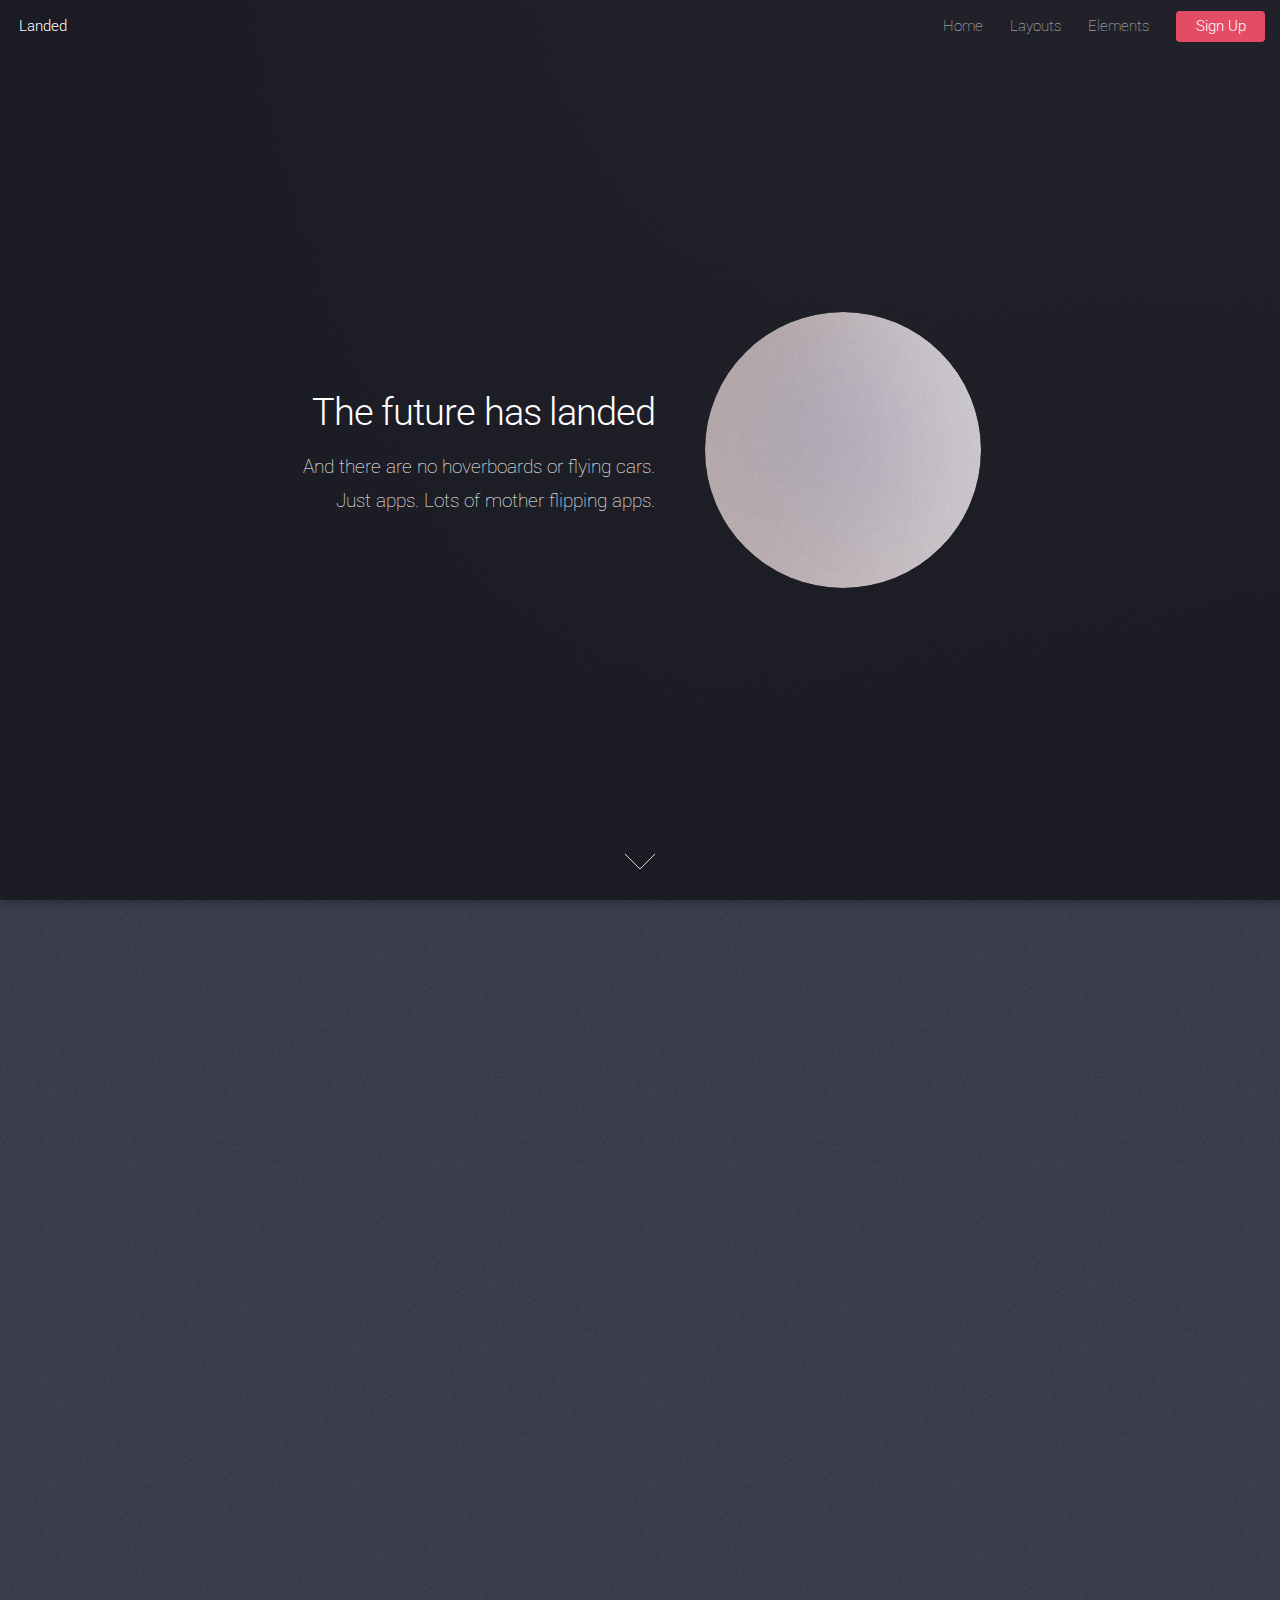
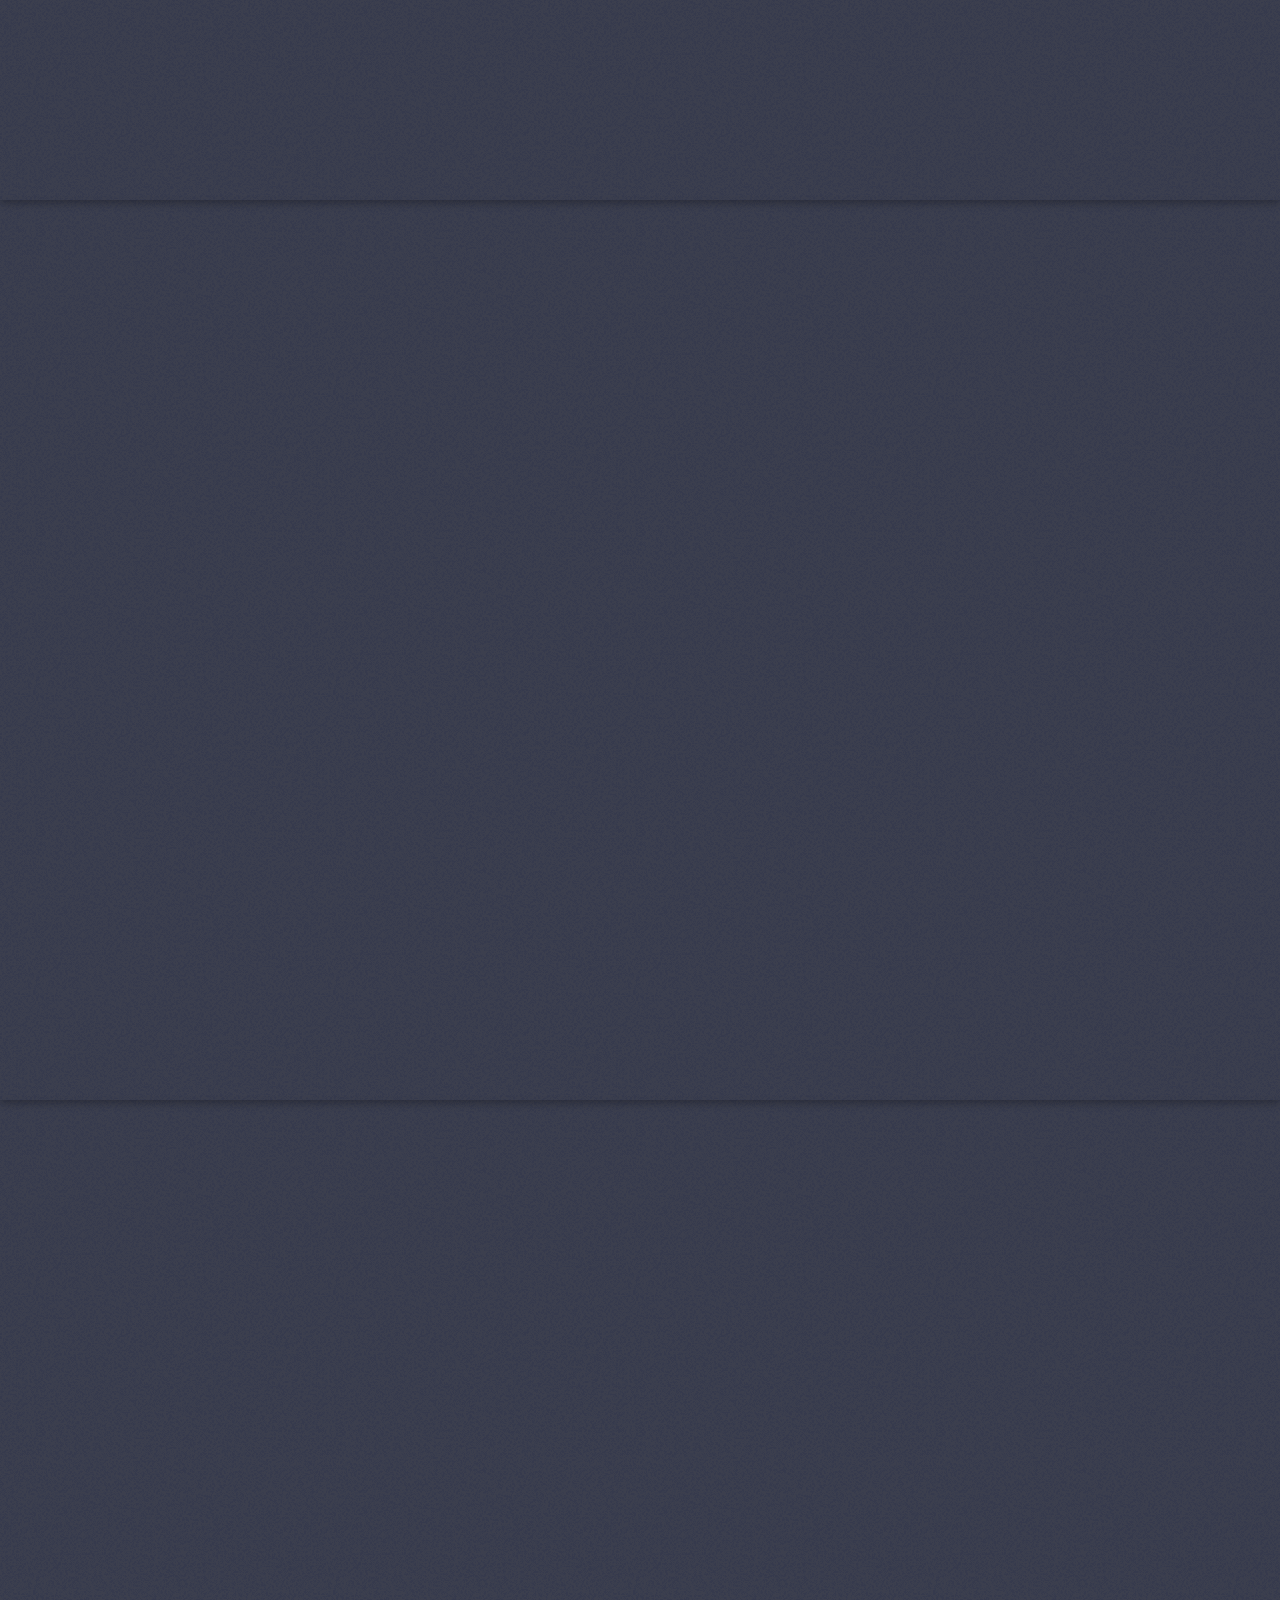
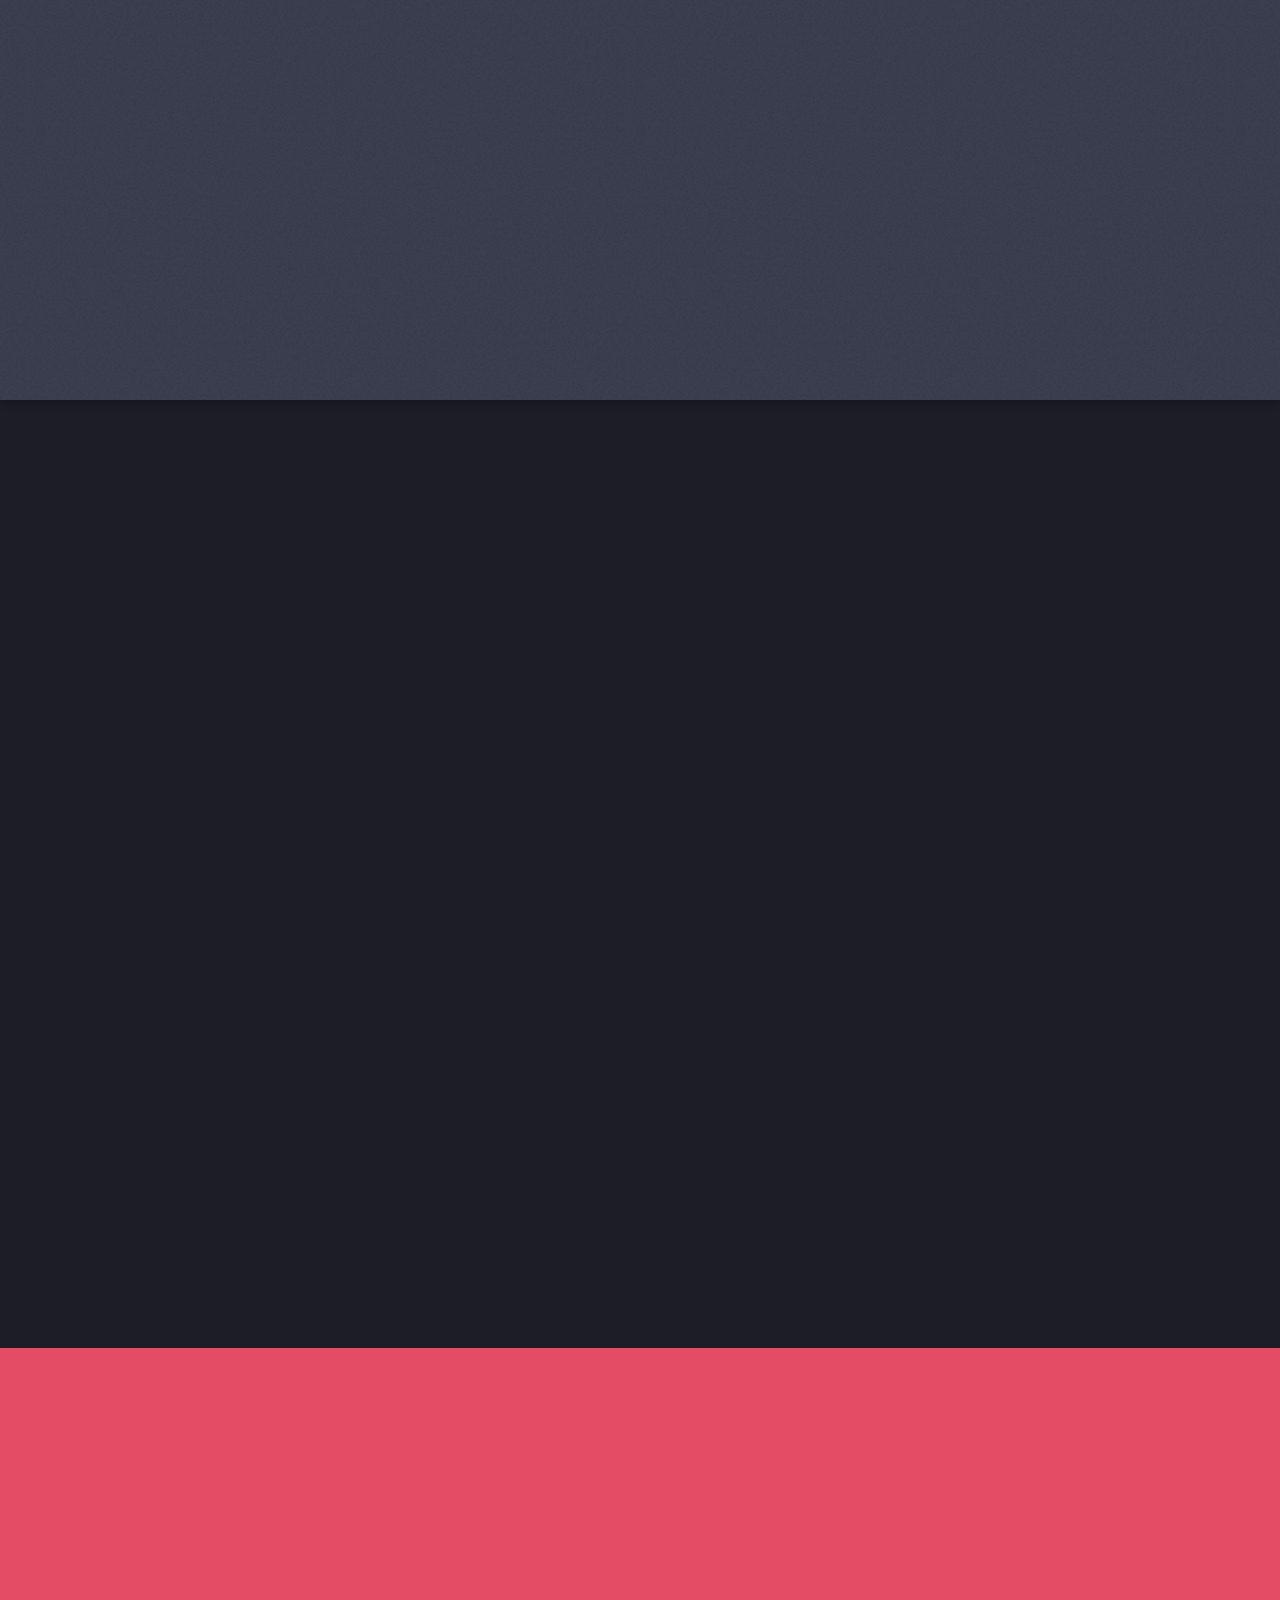
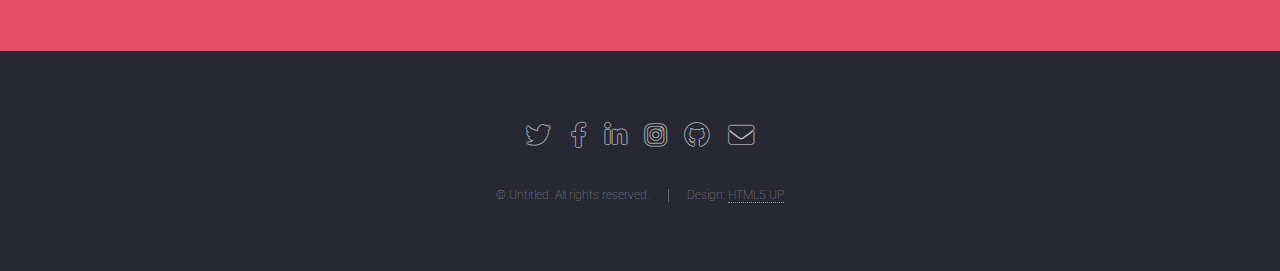
==== index.html @ ab5bb757 "first init" ====
<!DOCTYPE HTML>
<!--
	Landed by HTML5 UP
	html5up.net | @ajlkn
	Free for personal and commercial use under the CCA 3.0 license (html5up.net/license)
-->
<html>
	<head>
		<title>Truong "Ned" Nguyen</title>
		<meta charset="utf-8" />
		<meta name="viewport" content="width=device-width, initial-scale=1, user-scalable=no" />
		<link rel="stylesheet" href="assets/css/main.css" />
		<noscript><link rel="stylesheet" href="assets/css/noscript.css" /></noscript>
	</head>
	<body class="is-preload landing">
		<div id="page-wrapper">

			<!-- Header -->
				<header id="header">
					<h1 id="logo"><a href="index.html">Landed</a></h1>
					<nav id="nav">
						<ul>
							<li><a href="index.html">Home</a></li>
							<li>
								<a href="#">Layouts</a>
								<ul>
									<li><a href="left-sidebar.html">Left Sidebar</a></li>
									<li><a href="right-sidebar.html">Right Sidebar</a></li>
									<li><a href="no-sidebar.html">No Sidebar</a></li>
									<li>
										<a href="#">Submenu</a>
										<ul>
											<li><a href="#">Option 1</a></li>
											<li><a href="#">Option 2</a></li>
											<li><a href="#">Option 3</a></li>
											<li><a href="#">Option 4</a></li>
										</ul>
									</li>
								</ul>
							</li>
							<li><a href="elements.html">Elements</a></li>
							<li><a href="#" class="button primary">Sign Up</a></li>
						</ul>
					</nav>
				</header>

			<!-- Banner -->
				<section id="banner">
					<div class="content">
						<header>
							<h2>The future has landed</h2>
							<p>And there are no hoverboards or flying cars.<br />
							Just apps. Lots of mother flipping apps.</p>
						</header>
						<span class="image"><img src="images/pic01.jpg" alt="" /></span>
					</div>
					<a href="#one" class="goto-next scrolly">Next</a>
				</section>

			<!-- One -->
				<section id="one" class="spotlight style1 bottom">
					<span class="image fit main"><img src="images/pic02.jpg" alt="" /></span>
					<div class="content">
						<div class="container">
							<div class="row">
								<div class="col-4 col-12-medium">
									<header>
										<h2>Odio faucibus ipsum integer consequat</h2>
										<p>Nascetur eu nibh vestibulum amet gravida nascetur praesent</p>
									</header>
								</div>
								<div class="col-4 col-12-medium">
									<p>Feugiat accumsan lorem eu ac lorem amet sed accumsan donec.
									Blandit orci porttitor semper. Arcu phasellus tortor enim mi
									nisi praesent dolor adipiscing. Integer mi sed nascetur cep aliquet
									augue varius tempus lobortis porttitor accumsan consequat
									adipiscing lorem dolor.</p>
								</div>
								<div class="col-4 col-12-medium">
									<p>Morbi enim nascetur et placerat lorem sed iaculis neque ante
									adipiscing adipiscing metus massa. Blandit orci porttitor semper.
									Arcu phasellus tortor enim mi mi nisi praesent adipiscing. Integer
									mi sed nascetur cep aliquet augue varius tempus. Feugiat lorem
									ipsum dolor nullam.</p>
								</div>
							</div>
						</div>
					</div>
					<a href="#two" class="goto-next scrolly">Next</a>
				</section>

			<!-- Two -->
				<section id="two" class="spotlight style2 right">
					<span class="image fit main"><img src="images/pic03.jpg" alt="" /></span>
					<div class="content">
						<header>
							<h2>Interdum amet non magna accumsan</h2>
							<p>Nunc commodo accumsan eget id nisi eu col volutpat magna</p>
						</header>
						<p>Feugiat accumsan lorem eu ac lorem amet ac arcu phasellus tortor enim mi mi nisi praesent adipiscing. Integer mi sed nascetur cep aliquet augue varius tempus lobortis porttitor lorem et accumsan consequat adipiscing lorem.</p>
						<ul class="actions">
							<li><a href="#" class="button">Learn More</a></li>
						</ul>
					</div>
					<a href="#three" class="goto-next scrolly">Next</a>
				</section>

			<!-- Three -->
				<section id="three" class="spotlight style3 left">
					<span class="image fit main bottom"><img src="images/pic04.jpg" alt="" /></span>
					<div class="content">
						<header>
							<h2>Interdum felis blandit praesent sed augue</h2>
							<p>Accumsan integer ultricies aliquam vel massa sapien phasellus</p>
						</header>
						<p>Feugiat accumsan lorem eu ac lorem amet ac arcu phasellus tortor enim mi mi nisi praesent adipiscing. Integer mi sed nascetur cep aliquet augue varius tempus lobortis porttitor lorem et accumsan consequat adipiscing lorem.</p>
						<ul class="actions">
							<li><a href="#" class="button">Learn More</a></li>
						</ul>
					</div>
					<a href="#four" class="goto-next scrolly">Next</a>
				</section>

			<!-- Four -->
				<section id="four" class="wrapper style1 special fade-up">
					<div class="container">
						<header class="major">
							<h2>Accumsan sed tempus adipiscing blandit</h2>
							<p>Iaculis ac volutpat vis non enim gravida nisi faucibus posuere arcu consequat</p>
						</header>
						<div class="box alt">
							<div class="row gtr-uniform">
								<section class="col-4 col-6-medium col-12-xsmall">
									<span class="icon solid alt major fa-chart-area"></span>
									<h3>Ipsum sed commodo</h3>
									<p>Feugiat accumsan lorem eu ac lorem amet accumsan donec. Blandit orci porttitor.</p>
								</section>
								<section class="col-4 col-6-medium col-12-xsmall">
									<span class="icon solid alt major fa-comment"></span>
									<h3>Eleifend lorem ornare</h3>
									<p>Feugiat accumsan lorem eu ac lorem amet accumsan donec. Blandit orci porttitor.</p>
								</section>
								<section class="col-4 col-6-medium col-12-xsmall">
									<span class="icon solid alt major fa-flask"></span>
									<h3>Cubilia cep lobortis</h3>
									<p>Feugiat accumsan lorem eu ac lorem amet accumsan donec. Blandit orci porttitor.</p>
								</section>
								<section class="col-4 col-6-medium col-12-xsmall">
									<span class="icon solid alt major fa-paper-plane"></span>
									<h3>Non semper interdum</h3>
									<p>Feugiat accumsan lorem eu ac lorem amet accumsan donec. Blandit orci porttitor.</p>
								</section>
								<section class="col-4 col-6-medium col-12-xsmall">
									<span class="icon solid alt major fa-file"></span>
									<h3>Odio laoreet accumsan</h3>
									<p>Feugiat accumsan lorem eu ac lorem amet accumsan donec. Blandit orci porttitor.</p>
								</section>
								<section class="col-4 col-6-medium col-12-xsmall">
									<span class="icon solid alt major fa-lock"></span>
									<h3>Massa arcu accumsan</h3>
									<p>Feugiat accumsan lorem eu ac lorem amet accumsan donec. Blandit orci porttitor.</p>
								</section>
							</div>
						</div>
						<footer class="major">
							<ul class="actions special">
								<li><a href="#" class="button">Magna sed feugiat</a></li>
							</ul>
						</footer>
					</div>
				</section>

			<!-- Five -->
				<section id="five" class="wrapper style2 special fade">
					<div class="container">
						<header>
							<h2>Magna faucibus lorem diam</h2>
							<p>Ante metus praesent faucibus ante integer id accumsan eleifend</p>
						</header>
						<form method="post" action="#" class="cta">
							<div class="row gtr-uniform gtr-50">
								<div class="col-8 col-12-xsmall"><input type="email" name="email" id="email" placeholder="Your Email Address" /></div>
								<div class="col-4 col-12-xsmall"><input type="submit" value="Get Started" class="fit primary" /></div>
							</div>
						</form>
					</div>
				</section>

			<!-- Footer -->
				<footer id="footer">
					<ul class="icons">
						<li><a href="#" class="icon brands alt fa-twitter"><span class="label">Twitter</span></a></li>
						<li><a href="#" class="icon brands alt fa-facebook-f"><span class="label">Facebook</span></a></li>
						<li><a href="#" class="icon brands alt fa-linkedin-in"><span class="label">LinkedIn</span></a></li>
						<li><a href="#" class="icon brands alt fa-instagram"><span class="label">Instagram</span></a></li>
						<li><a href="#" class="icon brands alt fa-github"><span class="label">GitHub</span></a></li>
						<li><a href="#" class="icon solid alt fa-envelope"><span class="label">Email</span></a></li>
					</ul>
					<ul class="copyright">
						<li>&copy; Untitled. All rights reserved.</li><li>Design: <a href="http://html5up.net">HTML5 UP</a></li>
					</ul>
				</footer>

		</div>

		<!-- Scripts -->
			<script src="assets/js/jquery.min.js"></script>
			<script src="assets/js/jquery.scrolly.min.js"></script>
			<script src="assets/js/jquery.dropotron.min.js"></script>
			<script src="assets/js/jquery.scrollex.min.js"></script>
			<script src="assets/js/browser.min.js"></script>
			<script src="assets/js/breakpoints.min.js"></script>
			<script src="assets/js/util.js"></script>
			<script src="assets/js/main.js"></script>

	</body>
</html>
---- assets/css/main.css ----
@import url("fontawesome-all.min.css");
@import url("https://fonts.googleapis.com/css?family=Roboto:100,300,100italic,300italic");

/*
	Landed by HTML5 UP
	html5up.net | @ajlkn
	Free for personal and commercial use under the CCA 3.0 license (html5up.net/license)
*/

html, body, div, span, applet, object,
iframe, h1, h2, h3, h4, h5, h6, p, blockquote,
pre, a, abbr, acronym, address, big, cite,
code, del, dfn, em, img, ins, kbd, q, s, samp,
small, strike, strong, sub, sup, tt, var, b,
u, i, center, dl, dt, dd, ol, ul, li, fieldset,
form, label, legend, table, caption, tbody,
tfoot, thead, tr, th, td, article, aside,
canvas, details, embed, figure, figcaption,
footer, header, hgroup, menu, nav, output, ruby,
section, summary, time, mark, audio, video {
	margin: 0;
	padding: 0;
	border: 0;
	font-size: 100%;
	font: inherit;
	vertical-align: baseline;}

article, aside, details, figcaption, figure,
footer, header, hgroup, menu, nav, section {
	display: block;}

body {
	line-height: 1;
}

ol, ul {
	list-style: none;
}

blockquote, q {
	quotes: none;
}

	blockquote:before, blockquote:after, q:before, q:after {
		content: '';
		content: none;
	}

table {
	border-collapse: collapse;
	border-spacing: 0;
}

body {
	-webkit-text-size-adjust: none;
}

mark {
	background-color: transparent;
	color: inherit;
}

input::-moz-focus-inner {
	border: 0;
	padding: 0;
}

input, select, textarea {
	-moz-appearance: none;
	-webkit-appearance: none;
	-ms-appearance: none;
	appearance: none;
}

/* Basic */

	html {
		box-sizing: border-box;
	}

	*, *:before, *:after {
		box-sizing: inherit;
	}

	html, body {
		background: #1c1d26;
	}

	body.is-preload *, body.is-preload *:before, body.is-preload *:after {
		-moz-animation: none !important;
		-webkit-animation: none !important;
		-ms-animation: none !important;
		animation: none !important;
		-moz-transition: none !important;
		-webkit-transition: none !important;
		-ms-transition: none !important;
		transition: none !important;
	}

	body, input, select, textarea {
		color: rgba(255, 255, 255, 0.75);
		font-family: "Roboto", Helvetica, sans-serif;
		font-size: 15pt;
		font-weight: 100;
		line-height: 1.75em;
	}

	a {
		-moz-transition: border-color 0.2s ease-in-out, color 0.2s ease-in-out;
		-webkit-transition: border-color 0.2s ease-in-out, color 0.2s ease-in-out;
		-ms-transition: border-color 0.2s ease-in-out, color 0.2s ease-in-out;
		transition: border-color 0.2s ease-in-out, color 0.2s ease-in-out;
		border-bottom: dotted 1px;
		color: #e44c65;
		text-decoration: none;
	}

		a:hover {
			color: #e44c65 !important;
			border-bottom-color: transparent;
		}

	strong, b {
		color: #ffffff;
		font-weight: 300;
	}

	em, i {
		font-style: italic;
	}

	p {
		margin: 0 0 2em 0;
	}

	h1, h2, h3, h4, h5, h6 {
		color: #ffffff;
		font-weight: 300;
		line-height: 1em;
		margin: 0 0 1em 0;
	}

		h1 a, h2 a, h3 a, h4 a, h5 a, h6 a {
			color: inherit;
			border: 0;
		}

	h2 {
		font-size: 2em;
		line-height: 1.5em;
		letter-spacing: -0.025em;
	}

	h3 {
		font-size: 1.35em;
		line-height: 1.5em;
	}

	h4 {
		font-size: 1.1em;
		line-height: 1.5em;
	}

	h5 {
		font-size: 0.9em;
		line-height: 1.5em;
	}

	h6 {
		font-size: 0.7em;
		line-height: 1.5em;
	}

	sub {
		font-size: 0.8em;
		position: relative;
		top: 0.5em;
	}

	sup {
		font-size: 0.8em;
		position: relative;
		top: -0.5em;
	}

	hr {
		border: 0;
		border-bottom: solid 1px rgba(255, 255, 255, 0.3);
		margin: 3em 0;
	}

		hr.major {
			margin: 4em 0;
		}

	blockquote {
		border-left: solid 4px rgba(255, 255, 255, 0.3);
		font-style: italic;
		margin: 0 0 2em 0;
		padding: 0.5em 0 0.5em 2em;
	}

	code {
		background: rgba(255, 255, 255, 0.075);
		border-radius: 4px;
		font-family: "Courier New", monospace;
		font-size: 0.9em;
		margin: 0 0.25em;
		padding: 0.25em 0.65em;
	}

	pre {
		-webkit-overflow-scrolling: touch;
		font-family: "Courier New", monospace;
		font-size: 0.9em;
		margin: 0 0 2em 0;
	}

		pre code {
			display: block;
			line-height: 1.75em;
			padding: 1em 1.5em;
			overflow-x: auto;
		}

	.align-left {
		text-align: left;
	}

	.align-center {
		text-align: center;
	}

	.align-right {
		text-align: right;
	}

/* Loader */

	@-moz-keyframes spinner-show {
		0% {
			opacity: 0;
		}

		100% {
			opacity: 1;
		}
	}

	@-webkit-keyframes spinner-show {
		0% {
			opacity: 0;
		}

		100% {
			opacity: 1;
		}
	}

	@-ms-keyframes spinner-show {
		0% {
			opacity: 0;
		}

		100% {
			opacity: 1;
		}
	}

	@keyframes spinner-show {
		0% {
			opacity: 0;
		}

		100% {
			opacity: 1;
		}
	}

	@-moz-keyframes spinner-hide {
		0% {
			color: rgba(255, 255, 255, 0.15);
			z-index: 100001;
			-moz-transform: scale(1) rotate(0deg);
			-webkit-transform: scale(1) rotate(0deg);
			-ms-transform: scale(1) rotate(0deg);
			transform: scale(1) rotate(0deg);
		}

		99% {
			color: #1c1d26;
			z-index: 100001;
			-moz-transform: scale(0.5) rotate(360deg);
			-webkit-transform: scale(0.5) rotate(360deg);
			-ms-transform: scale(0.5) rotate(360deg);
			transform: scale(0.5) rotate(360deg);
		}

		100% {
			color: #1c1d26;
			z-index: -1;
			-moz-transform: scale(0.5) rotate(360deg);
			-webkit-transform: scale(0.5) rotate(360deg);
			-ms-transform: scale(0.5) rotate(360deg);
			transform: scale(0.5) rotate(360deg);
		}
	}

	@-webkit-keyframes spinner-hide {
		0% {
			color: rgba(255, 255, 255, 0.15);
			z-index: 100001;
			-moz-transform: scale(1) rotate(0deg);
			-webkit-transform: scale(1) rotate(0deg);
			-ms-transform: scale(1) rotate(0deg);
			transform: scale(1) rotate(0deg);
		}

		99% {
			color: #1c1d26;
			z-index: 100001;
			-moz-transform: scale(0.5) rotate(360deg);
			-webkit-transform: scale(0.5) rotate(360deg);
			-ms-transform: scale(0.5) rotate(360deg);
			transform: scale(0.5) rotate(360deg);
		}

		100% {
			color: #1c1d26;
			z-index: -1;
			-moz-transform: scale(0.5) rotate(360deg);
			-webkit-transform: scale(0.5) rotate(360deg);
			-ms-transform: scale(0.5) rotate(360deg);
			transform: scale(0.5) rotate(360deg);
		}
	}

	@-ms-keyframes spinner-hide {
		0% {
			color: rgba(255, 255, 255, 0.15);
			z-index: 100001;
			-moz-transform: scale(1) rotate(0deg);
			-webkit-transform: scale(1) rotate(0deg);
			-ms-transform: scale(1) rotate(0deg);
			transform: scale(1) rotate(0deg);
		}

		99% {
			color: #1c1d26;
			z-index: 100001;
			-moz-transform: scale(0.5) rotate(360deg);
			-webkit-transform: scale(0.5) rotate(360deg);
			-ms-transform: scale(0.5) rotate(360deg);
			transform: scale(0.5) rotate(360deg);
		}

		100% {
			color: #1c1d26;
			z-index: -1;
			-moz-transform: scale(0.5) rotate(360deg);
			-webkit-transform: scale(0.5) rotate(360deg);
			-ms-transform: scale(0.5) rotate(360deg);
			transform: scale(0.5) rotate(360deg);
		}
	}

	@keyframes spinner-hide {
		0% {
			color: rgba(255, 255, 255, 0.15);
			z-index: 100001;
			-moz-transform: scale(1) rotate(0deg);
			-webkit-transform: scale(1) rotate(0deg);
			-ms-transform: scale(1) rotate(0deg);
			transform: scale(1) rotate(0deg);
		}

		99% {
			color: #1c1d26;
			z-index: 100001;
			-moz-transform: scale(0.5) rotate(360deg);
			-webkit-transform: scale(0.5) rotate(360deg);
			-ms-transform: scale(0.5) rotate(360deg);
			transform: scale(0.5) rotate(360deg);
		}

		100% {
			color: #1c1d26;
			z-index: -1;
			-moz-transform: scale(0.5) rotate(360deg);
			-webkit-transform: scale(0.5) rotate(360deg);
			-ms-transform: scale(0.5) rotate(360deg);
			transform: scale(0.5) rotate(360deg);
		}
	}

	@-moz-keyframes spinner-rotate {
		0% {
			-moz-transform: scale(1) rotate(0deg);
			-webkit-transform: scale(1) rotate(0deg);
			-ms-transform: scale(1) rotate(0deg);
			transform: scale(1) rotate(0deg);
		}

		100% {
			-moz-transform: scale(1) rotate(360deg);
			-webkit-transform: scale(1) rotate(360deg);
			-ms-transform: scale(1) rotate(360deg);
			transform: scale(1) rotate(360deg);
		}
	}

	@-webkit-keyframes spinner-rotate {
		0% {
			-moz-transform: scale(1) rotate(0deg);
			-webkit-transform: scale(1) rotate(0deg);
			-ms-transform: scale(1) rotate(0deg);
			transform: scale(1) rotate(0deg);
		}

		100% {
			-moz-transform: scale(1) rotate(360deg);
			-webkit-transform: scale(1) rotate(360deg);
			-ms-transform: scale(1) rotate(360deg);
			transform: scale(1) rotate(360deg);
		}
	}

	@-ms-keyframes spinner-rotate {
		0% {
			-moz-transform: scale(1) rotate(0deg);
			-webkit-transform: scale(1) rotate(0deg);
			-ms-transform: scale(1) rotate(0deg);
			transform: scale(1) rotate(0deg);
		}

		100% {
			-moz-transform: scale(1) rotate(360deg);
			-webkit-transform: scale(1) rotate(360deg);
			-ms-transform: scale(1) rotate(360deg);
			transform: scale(1) rotate(360deg);
		}
	}

	@keyframes spinner-rotate {
		0% {
			-moz-transform: scale(1) rotate(0deg);
			-webkit-transform: scale(1) rotate(0deg);
			-ms-transform: scale(1) rotate(0deg);
			transform: scale(1) rotate(0deg);
		}

		100% {
			-moz-transform: scale(1) rotate(360deg);
			-webkit-transform: scale(1) rotate(360deg);
			-ms-transform: scale(1) rotate(360deg);
			transform: scale(1) rotate(360deg);
		}
	}

	@-moz-keyframes overlay-hide {
		0% {
			opacity: 1;
			z-index: 100000;
		}

		15% {
			opacity: 1;
			z-index: 100000;
		}

		99% {
			opacity: 0;
			z-index: 100000;
		}

		100% {
			opacity: 0;
			z-index: -1;
		}
	}

	@-webkit-keyframes overlay-hide {
		0% {
			opacity: 1;
			z-index: 100000;
		}

		15% {
			opacity: 1;
			z-index: 100000;
		}

		99% {
			opacity: 0;
			z-index: 100000;
		}

		100% {
			opacity: 0;
			z-index: -1;
		}
	}

	@-ms-keyframes overlay-hide {
		0% {
			opacity: 1;
			z-index: 100000;
		}

		15% {
			opacity: 1;
			z-index: 100000;
		}

		99% {
			opacity: 0;
			z-index: 100000;
		}

		100% {
			opacity: 0;
			z-index: -1;
		}
	}

	@keyframes overlay-hide {
		0% {
			opacity: 1;
			z-index: 100000;
		}

		15% {
			opacity: 1;
			z-index: 100000;
		}

		99% {
			opacity: 0;
			z-index: 100000;
		}

		100% {
			opacity: 0;
			z-index: -1;
		}
	}

	body.landing {
		text-decoration: none;
	}

		body.landing:before {
			-moz-osx-font-smoothing: grayscale;
			-webkit-font-smoothing: antialiased;
			display: inline-block;
			font-style: normal;
			font-variant: normal;
			text-rendering: auto;
			line-height: 1;
			text-transform: none !important;
			font-family: 'Font Awesome 5 Free';
			font-weight: 900;
		}

		body.landing:before {
			-moz-animation: spinner-show 1.5s 1 0.25s ease forwards, spinner-hide 0.25s ease-in-out forwards !important;
			-webkit-animation: spinner-show 1.5s 1 0.25s ease forwards, spinner-hide 0.25s ease-in-out forwards !important;
			-ms-animation: spinner-show 1.5s 1 0.25s ease forwards, spinner-hide 0.25s ease-in-out forwards !important;
			animation: spinner-show 1.5s 1 0.25s ease forwards, spinner-hide 0.25s ease-in-out forwards !important;
			-moz-transform-origin: 50% 50%;
			-webkit-transform-origin: 50% 50%;
			-ms-transform-origin: 50% 50%;
			transform-origin: 50% 50%;
			color: rgba(255, 255, 255, 0.15);
			content: '\f1ce';
			cursor: default;
			display: block;
			font-size: 2em;
			height: 2em;
			left: 50%;
			line-height: 2em;
			margin: -1em 0 0 -1em;
			opacity: 0;
			position: fixed;
			text-align: center;
			top: 50%;
			width: 2em;
			z-index: -1;
		}

		body.landing:after {
			-moz-animation: overlay-hide 1.5s ease-in forwards !important;
			-webkit-animation: overlay-hide 1.5s ease-in forwards !important;
			-ms-animation: overlay-hide 1.5s ease-in forwards !important;
			animation: overlay-hide 1.5s ease-in forwards !important;
			background: #1c1d26;
			content: '';
			display: block;
			height: 100%;
			left: 0;
			opacity: 0;
			position: fixed;
			top: 0;
			width: 100%;
			z-index: -1;
		}

		body.landing.is-preload:before {
			-moz-animation: spinner-show 1.5s 1 0.25s ease forwards, spinner-rotate 0.75s infinite linear !important;
			-webkit-animation: spinner-show 1.5s 1 0.25s ease forwards, spinner-rotate 0.75s infinite linear !important;
			-ms-animation: spinner-show 1.5s 1 0.25s ease forwards, spinner-rotate 0.75s infinite linear !important;
			animation: spinner-show 1.5s 1 0.25s ease forwards, spinner-rotate 0.75s infinite linear !important;
			z-index: 100001;
		}

		body.landing.is-preload:after {
			-moz-animation: none !important;
			-webkit-animation: none !important;
			-ms-animation: none !important;
			animation: none !important;
			opacity: 1;
			z-index: 100000;
		}

	@media (-webkit-min-device-pixel-ratio: 2) {

		body.landing:before {
			line-height: 2.025em;
		}

	}

/* Container */

	.container {
		margin: 0 auto;
		max-width: calc(100% - 4em);
		width: 70em;
	}

		.container.xsmall {
			width: 17.5em;
		}

		.container.small {
			width: 35em;
		}

		.container.medium {
			width: 52.5em;
		}

		.container.large {
			width: 87.5em;
		}

		.container.xlarge {
			width: 105em;
		}

		.container.max {
			width: 100%;
		}

		@media screen and (max-width: 1280px) {

			.container {
				width: 90%;
				max-width: 100%;
			}

		}

		@media screen and (max-width: 980px) {

			.container {
				width: 100% !important;
			}

		}

/* Row */

	.row {
		display: flex;
		flex-wrap: wrap;
		box-sizing: border-box;
		align-items: stretch;
	}

		.row > * {
			box-sizing: border-box;
		}

		.row.gtr-uniform > * > :last-child {
			margin-bottom: 0;
		}

		.row.aln-left {
			justify-content: flex-start;
		}

		.row.aln-center {
			justify-content: center;
		}

		.row.aln-right {
			justify-content: flex-end;
		}

		.row.aln-top {
			align-items: flex-start;
		}

		.row.aln-middle {
			align-items: center;
		}

		.row.aln-bottom {
			align-items: flex-end;
		}

		.row > .imp {
			order: -1;
		}

		.row > .col-1 {
			width: 8.33333%;
		}

		.row > .off-1 {
			margin-left: 8.33333%;
		}

		.row > .col-2 {
			width: 16.66667%;
		}

		.row > .off-2 {
			margin-left: 16.66667%;
		}

		.row > .col-3 {
			width: 25%;
		}

		.row > .off-3 {
			margin-left: 25%;
		}

		.row > .col-4 {
			width: 33.33333%;
		}

		.row > .off-4 {
			margin-left: 33.33333%;
		}

		.row > .col-5 {
			width: 41.66667%;
		}

		.row > .off-5 {
			margin-left: 41.66667%;
		}

		.row > .col-6 {
			width: 50%;
		}

		.row > .off-6 {
			margin-left: 50%;
		}

		.row > .col-7 {
			width: 58.33333%;
		}

		.row > .off-7 {
			margin-left: 58.33333%;
		}

		.row > .col-8 {
			width: 66.66667%;
		}

		.row > .off-8 {
			margin-left: 66.66667%;
		}

		.row > .col-9 {
			width: 75%;
		}

		.row > .off-9 {
			margin-left: 75%;
		}

		.row > .col-10 {
			width: 83.33333%;
		}

		.row > .off-10 {
			margin-left: 83.33333%;
		}

		.row > .col-11 {
			width: 91.66667%;
		}

		.row > .off-11 {
			margin-left: 91.66667%;
		}

		.row > .col-12 {
			width: 100%;
		}

		.row > .off-12 {
			margin-left: 100%;
		}

		.row.gtr-0 {
			margin-top: 0;
			margin-left: 0em;
		}

			.row.gtr-0 > * {
				padding: 0 0 0 0em;
			}

			.row.gtr-0.gtr-uniform {
				margin-top: 0em;
			}

				.row.gtr-0.gtr-uniform > * {
					padding-top: 0em;
				}

		.row.gtr-25 {
			margin-top: 0;
			margin-left: -0.625em;
		}

			.row.gtr-25 > * {
				padding: 0 0 0 0.625em;
			}

			.row.gtr-25.gtr-uniform {
				margin-top: -0.625em;
			}

				.row.gtr-25.gtr-uniform > * {
					padding-top: 0.625em;
				}

		.row.gtr-50 {
			margin-top: 0;
			margin-left: -1.25em;
		}

			.row.gtr-50 > * {
				padding: 0 0 0 1.25em;
			}

			.row.gtr-50.gtr-uniform {
				margin-top: -1.25em;
			}

				.row.gtr-50.gtr-uniform > * {
					padding-top: 1.25em;
				}

		.row {
			margin-top: 0;
			margin-left: -2.5em;
		}

			.row > * {
				padding: 0 0 0 2.5em;
			}

			.row.gtr-uniform {
				margin-top: -2.5em;
			}

				.row.gtr-uniform > * {
					padding-top: 2.5em;
				}

		.row.gtr-150 {
			margin-top: 0;
			margin-left: -3.75em;
		}

			.row.gtr-150 > * {
				padding: 0 0 0 3.75em;
			}

			.row.gtr-150.gtr-uniform {
				margin-top: -3.75em;
			}

				.row.gtr-150.gtr-uniform > * {
					padding-top: 3.75em;
				}

		.row.gtr-200 {
			margin-top: 0;
			margin-left: -5em;
		}

			.row.gtr-200 > * {
				padding: 0 0 0 5em;
			}

			.row.gtr-200.gtr-uniform {
				margin-top: -5em;
			}

				.row.gtr-200.gtr-uniform > * {
					padding-top: 5em;
				}

		@media screen and (max-width: 1680px) {

			.row {
				display: flex;
				flex-wrap: wrap;
				box-sizing: border-box;
				align-items: stretch;
			}

				.row > * {
					box-sizing: border-box;
				}

				.row.gtr-uniform > * > :last-child {
					margin-bottom: 0;
				}

				.row.aln-left {
					justify-content: flex-start;
				}

				.row.aln-center {
					justify-content: center;
				}

				.row.aln-right {
					justify-content: flex-end;
				}

				.row.aln-top {
					align-items: flex-start;
				}

				.row.aln-middle {
					align-items: center;
				}

				.row.aln-bottom {
					align-items: flex-end;
				}

				.row > .imp-xlarge {
					order: -1;
				}

				.row > .col-1-xlarge {
					width: 8.33333%;
				}

				.row > .off-1-xlarge {
					margin-left: 8.33333%;
				}

				.row > .col-2-xlarge {
					width: 16.66667%;
				}

				.row > .off-2-xlarge {
					margin-left: 16.66667%;
				}

				.row > .col-3-xlarge {
					width: 25%;
				}

				.row > .off-3-xlarge {
					margin-left: 25%;
				}

				.row > .col-4-xlarge {
					width: 33.33333%;
				}

				.row > .off-4-xlarge {
					margin-left: 33.33333%;
				}

				.row > .col-5-xlarge {
					width: 41.66667%;
				}

				.row > .off-5-xlarge {
					margin-left: 41.66667%;
				}

				.row > .col-6-xlarge {
					width: 50%;
				}

				.row > .off-6-xlarge {
					margin-left: 50%;
				}

				.row > .col-7-xlarge {
					width: 58.33333%;
				}

				.row > .off-7-xlarge {
					margin-left: 58.33333%;
				}

				.row > .col-8-xlarge {
					width: 66.66667%;
				}

				.row > .off-8-xlarge {
					margin-left: 66.66667%;
				}

				.row > .col-9-xlarge {
					width: 75%;
				}

				.row > .off-9-xlarge {
					margin-left: 75%;
				}

				.row > .col-10-xlarge {
					width: 83.33333%;
				}

				.row > .off-10-xlarge {
					margin-left: 83.33333%;
				}

				.row > .col-11-xlarge {
					width: 91.66667%;
				}

				.row > .off-11-xlarge {
					margin-left: 91.66667%;
				}

				.row > .col-12-xlarge {
					width: 100%;
				}

				.row > .off-12-xlarge {
					margin-left: 100%;
				}

				.row.gtr-0 {
					margin-top: 0;
					margin-left: 0em;
				}

					.row.gtr-0 > * {
						padding: 0 0 0 0em;
					}

					.row.gtr-0.gtr-uniform {
						margin-top: 0em;
					}

						.row.gtr-0.gtr-uniform > * {
							padding-top: 0em;
						}

				.row.gtr-25 {
					margin-top: 0;
					margin-left: -0.625em;
				}

					.row.gtr-25 > * {
						padding: 0 0 0 0.625em;
					}

					.row.gtr-25.gtr-uniform {
						margin-top: -0.625em;
					}

						.row.gtr-25.gtr-uniform > * {
							padding-top: 0.625em;
						}

				.row.gtr-50 {
					margin-top: 0;
					margin-left: -1.25em;
				}

					.row.gtr-50 > * {
						padding: 0 0 0 1.25em;
					}

					.row.gtr-50.gtr-uniform {
						margin-top: -1.25em;
					}

						.row.gtr-50.gtr-uniform > * {
							padding-top: 1.25em;
						}

				.row {
					margin-top: 0;
					margin-left: -2.5em;
				}

					.row > * {
						padding: 0 0 0 2.5em;
					}

					.row.gtr-uniform {
						margin-top: -2.5em;
					}

						.row.gtr-uniform > * {
							padding-top: 2.5em;
						}

				.row.gtr-150 {
					margin-top: 0;
					margin-left: -3.75em;
				}

					.row.gtr-150 > * {
						padding: 0 0 0 3.75em;
					}

					.row.gtr-150.gtr-uniform {
						margin-top: -3.75em;
					}

						.row.gtr-150.gtr-uniform > * {
							padding-top: 3.75em;
						}

				.row.gtr-200 {
					margin-top: 0;
					margin-left: -5em;
				}

					.row.gtr-200 > * {
						padding: 0 0 0 5em;
					}

					.row.gtr-200.gtr-uniform {
						margin-top: -5em;
					}

						.row.gtr-200.gtr-uniform > * {
							padding-top: 5em;
						}

		}

		@media screen and (max-width: 1280px) {

			.row {
				display: flex;
				flex-wrap: wrap;
				box-sizing: border-box;
				align-items: stretch;
			}

				.row > * {
					box-sizing: border-box;
				}

				.row.gtr-uniform > * > :last-child {
					margin-bottom: 0;
				}

				.row.aln-left {
					justify-content: flex-start;
				}

				.row.aln-center {
					justify-content: center;
				}

				.row.aln-right {
					justify-content: flex-end;
				}

				.row.aln-top {
					align-items: flex-start;
				}

				.row.aln-middle {
					align-items: center;
				}

				.row.aln-bottom {
					align-items: flex-end;
				}

				.row > .imp-large {
					order: -1;
				}

				.row > .col-1-large {
					width: 8.33333%;
				}

				.row > .off-1-large {
					margin-left: 8.33333%;
				}

				.row > .col-2-large {
					width: 16.66667%;
				}

				.row > .off-2-large {
					margin-left: 16.66667%;
				}

				.row > .col-3-large {
					width: 25%;
				}

				.row > .off-3-large {
					margin-left: 25%;
				}

				.row > .col-4-large {
					width: 33.33333%;
				}

				.row > .off-4-large {
					margin-left: 33.33333%;
				}

				.row > .col-5-large {
					width: 41.66667%;
				}

				.row > .off-5-large {
					margin-left: 41.66667%;
				}

				.row > .col-6-large {
					width: 50%;
				}

				.row > .off-6-large {
					margin-left: 50%;
				}

				.row > .col-7-large {
					width: 58.33333%;
				}

				.row > .off-7-large {
					margin-left: 58.33333%;
				}

				.row > .col-8-large {
					width: 66.66667%;
				}

				.row > .off-8-large {
					margin-left: 66.66667%;
				}

				.row > .col-9-large {
					width: 75%;
				}

				.row > .off-9-large {
					margin-left: 75%;
				}

				.row > .col-10-large {
					width: 83.33333%;
				}

				.row > .off-10-large {
					margin-left: 83.33333%;
				}

				.row > .col-11-large {
					width: 91.66667%;
				}

				.row > .off-11-large {
					margin-left: 91.66667%;
				}

				.row > .col-12-large {
					width: 100%;
				}

				.row > .off-12-large {
					margin-left: 100%;
				}

				.row.gtr-0 {
					margin-top: 0;
					margin-left: 0em;
				}

					.row.gtr-0 > * {
						padding: 0 0 0 0em;
					}

					.row.gtr-0.gtr-uniform {
						margin-top: 0em;
					}

						.row.gtr-0.gtr-uniform > * {
							padding-top: 0em;
						}

				.row.gtr-25 {
					margin-top: 0;
					margin-left: -0.625em;
				}

					.row.gtr-25 > * {
						padding: 0 0 0 0.625em;
					}

					.row.gtr-25.gtr-uniform {
						margin-top: -0.625em;
					}

						.row.gtr-25.gtr-uniform > * {
							padding-top: 0.625em;
						}

				.row.gtr-50 {
					margin-top: 0;
					margin-left: -1.25em;
				}

					.row.gtr-50 > * {
						padding: 0 0 0 1.25em;
					}

					.row.gtr-50.gtr-uniform {
						margin-top: -1.25em;
					}

						.row.gtr-50.gtr-uniform > * {
							padding-top: 1.25em;
						}

				.row {
					margin-top: 0;
					margin-left: -2.5em;
				}

					.row > * {
						padding: 0 0 0 2.5em;
					}

					.row.gtr-uniform {
						margin-top: -2.5em;
					}

						.row.gtr-uniform > * {
							padding-top: 2.5em;
						}

				.row.gtr-150 {
					margin-top: 0;
					margin-left: -3.75em;
				}

					.row.gtr-150 > * {
						padding: 0 0 0 3.75em;
					}

					.row.gtr-150.gtr-uniform {
						margin-top: -3.75em;
					}

						.row.gtr-150.gtr-uniform > * {
							padding-top: 3.75em;
						}

				.row.gtr-200 {
					margin-top: 0;
					margin-left: -5em;
				}

					.row.gtr-200 > * {
						padding: 0 0 0 5em;
					}

					.row.gtr-200.gtr-uniform {
						margin-top: -5em;
					}

						.row.gtr-200.gtr-uniform > * {
							padding-top: 5em;
						}

		}

		@media screen and (max-width: 980px) {

			.row {
				display: flex;
				flex-wrap: wrap;
				box-sizing: border-box;
				align-items: stretch;
			}

				.row > * {
					box-sizing: border-box;
				}

				.row.gtr-uniform > * > :last-child {
					margin-bottom: 0;
				}

				.row.aln-left {
					justify-content: flex-start;
				}

				.row.aln-center {
					justify-content: center;
				}

				.row.aln-right {
					justify-content: flex-end;
				}

				.row.aln-top {
					align-items: flex-start;
				}

				.row.aln-middle {
					align-items: center;
				}

				.row.aln-bottom {
					align-items: flex-end;
				}

				.row > .imp-medium {
					order: -1;
				}

				.row > .col-1-medium {
					width: 8.33333%;
				}

				.row > .off-1-medium {
					margin-left: 8.33333%;
				}

				.row > .col-2-medium {
					width: 16.66667%;
				}

				.row > .off-2-medium {
					margin-left: 16.66667%;
				}

				.row > .col-3-medium {
					width: 25%;
				}

				.row > .off-3-medium {
					margin-left: 25%;
				}

				.row > .col-4-medium {
					width: 33.33333%;
				}

				.row > .off-4-medium {
					margin-left: 33.33333%;
				}

				.row > .col-5-medium {
					width: 41.66667%;
				}

				.row > .off-5-medium {
					margin-left: 41.66667%;
				}

				.row > .col-6-medium {
					width: 50%;
				}

				.row > .off-6-medium {
					margin-left: 50%;
				}

				.row > .col-7-medium {
					width: 58.33333%;
				}

				.row > .off-7-medium {
					margin-left: 58.33333%;
				}

				.row > .col-8-medium {
					width: 66.66667%;
				}

				.row > .off-8-medium {
					margin-left: 66.66667%;
				}

				.row > .col-9-medium {
					width: 75%;
				}

				.row > .off-9-medium {
					margin-left: 75%;
				}

				.row > .col-10-medium {
					width: 83.33333%;
				}

				.row > .off-10-medium {
					margin-left: 83.33333%;
				}

				.row > .col-11-medium {
					width: 91.66667%;
				}

				.row > .off-11-medium {
					margin-left: 91.66667%;
				}

				.row > .col-12-medium {
					width: 100%;
				}

				.row > .off-12-medium {
					margin-left: 100%;
				}

				.row.gtr-0 {
					margin-top: 0;
					margin-left: 0em;
				}

					.row.gtr-0 > * {
						padding: 0 0 0 0em;
					}

					.row.gtr-0.gtr-uniform {
						margin-top: 0em;
					}

						.row.gtr-0.gtr-uniform > * {
							padding-top: 0em;
						}

				.row.gtr-25 {
					margin-top: 0;
					margin-left: -0.625em;
				}

					.row.gtr-25 > * {
						padding: 0 0 0 0.625em;
					}

					.row.gtr-25.gtr-uniform {
						margin-top: -0.625em;
					}

						.row.gtr-25.gtr-uniform > * {
							padding-top: 0.625em;
						}

				.row.gtr-50 {
					margin-top: 0;
					margin-left: -1.25em;
				}

					.row.gtr-50 > * {
						padding: 0 0 0 1.25em;
					}

					.row.gtr-50.gtr-uniform {
						margin-top: -1.25em;
					}

						.row.gtr-50.gtr-uniform > * {
							padding-top: 1.25em;
						}

				.row {
					margin-top: 0;
					margin-left: -2.5em;
				}

					.row > * {
						padding: 0 0 0 2.5em;
					}

					.row.gtr-uniform {
						margin-top: -2.5em;
					}

						.row.gtr-uniform > * {
							padding-top: 2.5em;
						}

				.row.gtr-150 {
					margin-top: 0;
					margin-left: -3.75em;
				}

					.row.gtr-150 > * {
						padding: 0 0 0 3.75em;
					}

					.row.gtr-150.gtr-uniform {
						margin-top: -3.75em;
					}

						.row.gtr-150.gtr-uniform > * {
							padding-top: 3.75em;
						}

				.row.gtr-200 {
					margin-top: 0;
					margin-left: -5em;
				}

					.row.gtr-200 > * {
						padding: 0 0 0 5em;
					}

					.row.gtr-200.gtr-uniform {
						margin-top: -5em;
					}

						.row.gtr-200.gtr-uniform > * {
							padding-top: 5em;
						}

		}

		@media screen and (max-width: 736px) {

			.row {
				display: flex;
				flex-wrap: wrap;
				box-sizing: border-box;
				align-items: stretch;
			}

				.row > * {
					box-sizing: border-box;
				}

				.row.gtr-uniform > * > :last-child {
					margin-bottom: 0;
				}

				.row.aln-left {
					justify-content: flex-start;
				}

				.row.aln-center {
					justify-content: center;
				}

				.row.aln-right {
					justify-content: flex-end;
				}

				.row.aln-top {
					align-items: flex-start;
				}

				.row.aln-middle {
					align-items: center;
				}

				.row.aln-bottom {
					align-items: flex-end;
				}

				.row > .imp-small {
					order: -1;
				}

				.row > .col-1-small {
					width: 8.33333%;
				}

				.row > .off-1-small {
					margin-left: 8.33333%;
				}

				.row > .col-2-small {
					width: 16.66667%;
				}

				.row > .off-2-small {
					margin-left: 16.66667%;
				}

				.row > .col-3-small {
					width: 25%;
				}

				.row > .off-3-small {
					margin-left: 25%;
				}

				.row > .col-4-small {
					width: 33.33333%;
				}

				.row > .off-4-small {
					margin-left: 33.33333%;
				}

				.row > .col-5-small {
					width: 41.66667%;
				}

				.row > .off-5-small {
					margin-left: 41.66667%;
				}

				.row > .col-6-small {
					width: 50%;
				}

				.row > .off-6-small {
					margin-left: 50%;
				}

				.row > .col-7-small {
					width: 58.33333%;
				}

				.row > .off-7-small {
					margin-left: 58.33333%;
				}

				.row > .col-8-small {
					width: 66.66667%;
				}

				.row > .off-8-small {
					margin-left: 66.66667%;
				}

				.row > .col-9-small {
					width: 75%;
				}

				.row > .off-9-small {
					margin-left: 75%;
				}

				.row > .col-10-small {
					width: 83.33333%;
				}

				.row > .off-10-small {
					margin-left: 83.33333%;
				}

				.row > .col-11-small {
					width: 91.66667%;
				}

				.row > .off-11-small {
					margin-left: 91.66667%;
				}

				.row > .col-12-small {
					width: 100%;
				}

				.row > .off-12-small {
					margin-left: 100%;
				}

				.row.gtr-0 {
					margin-top: 0;
					margin-left: 0em;
				}

					.row.gtr-0 > * {
						padding: 0 0 0 0em;
					}

					.row.gtr-0.gtr-uniform {
						margin-top: 0em;
					}

						.row.gtr-0.gtr-uniform > * {
							padding-top: 0em;
						}

				.row.gtr-25 {
					margin-top: 0;
					margin-left: -0.625em;
				}

					.row.gtr-25 > * {
						padding: 0 0 0 0.625em;
					}

					.row.gtr-25.gtr-uniform {
						margin-top: -0.625em;
					}

						.row.gtr-25.gtr-uniform > * {
							padding-top: 0.625em;
						}

				.row.gtr-50 {
					margin-top: 0;
					margin-left: -1.25em;
				}

					.row.gtr-50 > * {
						padding: 0 0 0 1.25em;
					}

					.row.gtr-50.gtr-uniform {
						margin-top: -1.25em;
					}

						.row.gtr-50.gtr-uniform > * {
							padding-top: 1.25em;
						}

				.row {
					margin-top: 0;
					margin-left: -2.5em;
				}

					.row > * {
						padding: 0 0 0 2.5em;
					}

					.row.gtr-uniform {
						margin-top: -2.5em;
					}

						.row.gtr-uniform > * {
							padding-top: 2.5em;
						}

				.row.gtr-150 {
					margin-top: 0;
					margin-left: -3.75em;
				}

					.row.gtr-150 > * {
						padding: 0 0 0 3.75em;
					}

					.row.gtr-150.gtr-uniform {
						margin-top: -3.75em;
					}

						.row.gtr-150.gtr-uniform > * {
							padding-top: 3.75em;
						}

				.row.gtr-200 {
					margin-top: 0;
					margin-left: -5em;
				}

					.row.gtr-200 > * {
						padding: 0 0 0 5em;
					}

					.row.gtr-200.gtr-uniform {
						margin-top: -5em;
					}

						.row.gtr-200.gtr-uniform > * {
							padding-top: 5em;
						}

		}

		@media screen and (max-width: 480px) {

			.row {
				display: flex;
				flex-wrap: wrap;
				box-sizing: border-box;
				align-items: stretch;
			}

				.row > * {
					box-sizing: border-box;
				}

				.row.gtr-uniform > * > :last-child {
					margin-bottom: 0;
				}

				.row.aln-left {
					justify-content: flex-start;
				}

				.row.aln-center {
					justify-content: center;
				}

				.row.aln-right {
					justify-content: flex-end;
				}

				.row.aln-top {
					align-items: flex-start;
				}

				.row.aln-middle {
					align-items: center;
				}

				.row.aln-bottom {
					align-items: flex-end;
				}

				.row > .imp-xsmall {
					order: -1;
				}

				.row > .col-1-xsmall {
					width: 8.33333%;
				}

				.row > .off-1-xsmall {
					margin-left: 8.33333%;
				}

				.row > .col-2-xsmall {
					width: 16.66667%;
				}

				.row > .off-2-xsmall {
					margin-left: 16.66667%;
				}

				.row > .col-3-xsmall {
					width: 25%;
				}

				.row > .off-3-xsmall {
					margin-left: 25%;
				}

				.row > .col-4-xsmall {
					width: 33.33333%;
				}

				.row > .off-4-xsmall {
					margin-left: 33.33333%;
				}

				.row > .col-5-xsmall {
					width: 41.66667%;
				}

				.row > .off-5-xsmall {
					margin-left: 41.66667%;
				}

				.row > .col-6-xsmall {
					width: 50%;
				}

				.row > .off-6-xsmall {
					margin-left: 50%;
				}

				.row > .col-7-xsmall {
					width: 58.33333%;
				}

				.row > .off-7-xsmall {
					margin-left: 58.33333%;
				}

				.row > .col-8-xsmall {
					width: 66.66667%;
				}

				.row > .off-8-xsmall {
					margin-left: 66.66667%;
				}

				.row > .col-9-xsmall {
					width: 75%;
				}

				.row > .off-9-xsmall {
					margin-left: 75%;
				}

				.row > .col-10-xsmall {
					width: 83.33333%;
				}

				.row > .off-10-xsmall {
					margin-left: 83.33333%;
				}

				.row > .col-11-xsmall {
					width: 91.66667%;
				}

				.row > .off-11-xsmall {
					margin-left: 91.66667%;
				}

				.row > .col-12-xsmall {
					width: 100%;
				}

				.row > .off-12-xsmall {
					margin-left: 100%;
				}

				.row.gtr-0 {
					margin-top: 0;
					margin-left: 0em;
				}

					.row.gtr-0 > * {
						padding: 0 0 0 0em;
					}

					.row.gtr-0.gtr-uniform {
						margin-top: 0em;
					}

						.row.gtr-0.gtr-uniform > * {
							padding-top: 0em;
						}

				.row.gtr-25 {
					margin-top: 0;
					margin-left: -0.625em;
				}

					.row.gtr-25 > * {
						padding: 0 0 0 0.625em;
					}

					.row.gtr-25.gtr-uniform {
						margin-top: -0.625em;
					}

						.row.gtr-25.gtr-uniform > * {
							padding-top: 0.625em;
						}

				.row.gtr-50 {
					margin-top: 0;
					margin-left: -1.25em;
				}

					.row.gtr-50 > * {
						padding: 0 0 0 1.25em;
					}

					.row.gtr-50.gtr-uniform {
						margin-top: -1.25em;
					}

						.row.gtr-50.gtr-uniform > * {
							padding-top: 1.25em;
						}

				.row {
					margin-top: 0;
					margin-left: -2.5em;
				}

					.row > * {
						padding: 0 0 0 2.5em;
					}

					.row.gtr-uniform {
						margin-top: -2.5em;
					}

						.row.gtr-uniform > * {
							padding-top: 2.5em;
						}

				.row.gtr-150 {
					margin-top: 0;
					margin-left: -3.75em;
				}

					.row.gtr-150 > * {
						padding: 0 0 0 3.75em;
					}

					.row.gtr-150.gtr-uniform {
						margin-top: -3.75em;
					}

						.row.gtr-150.gtr-uniform > * {
							padding-top: 3.75em;
						}

				.row.gtr-200 {
					margin-top: 0;
					margin-left: -5em;
				}

					.row.gtr-200 > * {
						padding: 0 0 0 5em;
					}

					.row.gtr-200.gtr-uniform {
						margin-top: -5em;
					}

						.row.gtr-200.gtr-uniform > * {
							padding-top: 5em;
						}

		}

/* Section/Article */

	section.special, article.special {
		text-align: center;
	}

	header p {
		color: #ffffff;
		position: relative;
		margin: 0 0 1.5em 0;
	}

	header h2 + p {
		font-size: 1.25em;
		margin-top: -1em;
		line-height: 1.75em;
	}

	header h3 + p {
		font-size: 1.1em;
		margin-top: -0.8em;
		line-height: 1.75em;
	}

	header h4 + p,
	header h5 + p,
	header h6 + p {
		font-size: 0.9em;
		margin-top: -0.6em;
		line-height: 1.5em;
	}

	header.major {
		margin: 0 0 4em 0;
		position: relative;
		text-align: center;
	}

		header.major:after {
			background: #e44c65;
			content: '';
			display: inline-block;
			height: 0.2em;
			max-width: 20em;
			width: 75%;
		}

	footer.major {
		margin: 4em 0 0 0;
	}

/* Form */

	form {
		margin: 0 0 2em 0;
	}

		form.cta {
			max-width: 35em;
			margin-left: auto;
			margin-right: auto;
		}

	label {
		color: #ffffff;
		display: block;
		font-size: 0.9em;
		font-weight: 300;
		margin: 0 0 1em 0;
	}

	input[type="text"],
	input[type="password"],
	input[type="email"],
	select,
	textarea {
		-moz-appearance: none;
		-webkit-appearance: none;
		-ms-appearance: none;
		appearance: none;
		-moz-transition: border-color 0.2s ease-in-out;
		-webkit-transition: border-color 0.2s ease-in-out;
		-ms-transition: border-color 0.2s ease-in-out;
		transition: border-color 0.2s ease-in-out;
		background: transparent;
		border-radius: 4px;
		border: solid 1px rgba(255, 255, 255, 0.3);
		color: inherit;
		display: block;
		outline: 0;
		padding: 0 1em;
		text-decoration: none;
		width: 100%;
	}

		input[type="text"]:invalid,
		input[type="password"]:invalid,
		input[type="email"]:invalid,
		select:invalid,
		textarea:invalid {
			box-shadow: none;
		}

		input[type="text"]:focus,
		input[type="password"]:focus,
		input[type="email"]:focus,
		select:focus,
		textarea:focus {
			border-color: #e44c65;
		}

	select {
		background-image: url("data:image/svg+xml;charset=utf8,%3Csvg xmlns='http://www.w3.org/2000/svg' width='40' height='40' preserveAspectRatio='none' viewBox='0 0 40 40'%3E%3Cpath d='M9.4,12.3l10.4,10.4l10.4-10.4c0.2-0.2,0.5-0.4,0.9-0.4c0.3,0,0.6,0.1,0.9,0.4l3.3,3.3c0.2,0.2,0.4,0.5,0.4,0.9 c0,0.4-0.1,0.6-0.4,0.9L20.7,31.9c-0.2,0.2-0.5,0.4-0.9,0.4c-0.3,0-0.6-0.1-0.9-0.4L4.3,17.3c-0.2-0.2-0.4-0.5-0.4-0.9 c0-0.4,0.1-0.6,0.4-0.9l3.3-3.3c0.2-0.2,0.5-0.4,0.9-0.4S9.1,12.1,9.4,12.3z' fill='rgba(255, 255, 255, 0.3)' /%3E%3C/svg%3E");
		background-size: 1.25rem;
		background-repeat: no-repeat;
		background-position: calc(100% - 1rem) center;
		height: 3em;
		padding-right: 3em;
		text-overflow: ellipsis;
	}

		select option {
			color: #ffffff;
			background: #1c1d26;
		}

		select:focus::-ms-value {
			background-color: transparent;
		}

		select::-ms-expand {
			display: none;
		}

	input[type="text"],
	input[type="password"],
	input[type="email"],
	select {
		height: 3em;
	}

	textarea {
		padding: 0.75em 1em;
	}

	input[type="checkbox"],
	input[type="radio"] {
		-moz-appearance: none;
		-webkit-appearance: none;
		-ms-appearance: none;
		appearance: none;
		display: block;
		float: left;
		margin-right: -2em;
		opacity: 0;
		width: 1em;
		z-index: -1;
	}

		input[type="checkbox"] + label,
		input[type="radio"] + label {
			text-decoration: none;
			color: rgba(255, 255, 255, 0.75);
			cursor: pointer;
			display: inline-block;
			font-size: 1em;
			font-weight: 100;
			padding-left: 2.55em;
			padding-right: 0.75em;
			position: relative;
		}

			input[type="checkbox"] + label:before,
			input[type="radio"] + label:before {
				-moz-osx-font-smoothing: grayscale;
				-webkit-font-smoothing: antialiased;
				display: inline-block;
				font-style: normal;
				font-variant: normal;
				text-rendering: auto;
				line-height: 1;
				text-transform: none !important;
				font-family: 'Font Awesome 5 Free';
				font-weight: 900;
			}

			input[type="checkbox"] + label:before,
			input[type="radio"] + label:before {
				border-radius: 4px;
				border: solid 1px rgba(255, 255, 255, 0.3);
				content: '';
				display: inline-block;
				font-size: 0.8em;
				height: 2.25em;
				left: 0;
				line-height: 2.25em;
				position: absolute;
				text-align: center;
				top: 0;
				width: 2.25em;
			}

		input[type="checkbox"]:checked + label:before,
		input[type="radio"]:checked + label:before {
			background: rgba(255, 255, 255, 0.25);
			color: #ffffff;
			content: '\f00c';
		}

		input[type="checkbox"]:focus + label:before,
		input[type="radio"]:focus + label:before {
			border-color: #e44c65;
		}

	input[type="checkbox"] + label:before {
		border-radius: 4px;
	}

	input[type="radio"] + label:before {
		border-radius: 100%;
	}

	::-webkit-input-placeholder {
		color: rgba(255, 255, 255, 0.5) !important;
		opacity: 1.0;
	}

	:-moz-placeholder {
		color: rgba(255, 255, 255, 0.5) !important;
		opacity: 1.0;
	}

	::-moz-placeholder {
		color: rgba(255, 255, 255, 0.5) !important;
		opacity: 1.0;
	}

	:-ms-input-placeholder {
		color: rgba(255, 255, 255, 0.5) !important;
		opacity: 1.0;
	}

/* Box */

	.box {
		border-radius: 4px;
		border: solid 1px rgba(255, 255, 255, 0.3);
		margin-bottom: 2em;
		padding: 1.5em;
	}

		.box > :last-child,
		.box > :last-child > :last-child,
		.box > :last-child > :last-child > :last-child {
			margin-bottom: 0;
		}

		.box.alt {
			border: 0;
			border-radius: 0;
			padding: 0;
		}

/* Icon */

	.icon {
		text-decoration: none;
		border-bottom: none;
		position: relative;
	}

		.icon:before {
			-moz-osx-font-smoothing: grayscale;
			-webkit-font-smoothing: antialiased;
			display: inline-block;
			font-style: normal;
			font-variant: normal;
			text-rendering: auto;
			line-height: 1;
			text-transform: none !important;
			font-family: 'Font Awesome 5 Free';
			font-weight: 400;
		}

		.icon > .label {
			display: none;
		}

		.icon:before {
			line-height: inherit;
		}

		.icon.solid:before {
			font-weight: 900 !important;
		}

		.icon.brands:before {
			font-family: 'Font Awesome 5 Brands' !important;
		}

		.icon.alt {
			text-decoration: none;
		}

			.icon.alt:before {
				-moz-osx-font-smoothing: grayscale;
				-webkit-font-smoothing: antialiased;
				display: inline-block;
				font-style: normal;
				font-variant: normal;
				text-rendering: auto;
				line-height: 1;
				text-transform: none !important;
				font-family: 'Font Awesome 5 Free';
				font-weight: 400;
			}

			.icon.alt:before {
				color: #1c1d26 !important;
				text-shadow: 1px 0 0 #ffffff, -1px 0 0 #ffffff, 0 1px 0 #ffffff, 0 -1px 0 #ffffff;
			}

		.icon.major {
			background: #272833;
			border-radius: 100%;
			cursor: default;
			display: inline-block;
			height: 6em;
			line-height: 5.65em;
			margin: 0 0 2em 0;
			text-align: center;
			width: 6em;
		}

			.icon.major:before {
				font-size: 2.25em;
			}

			.icon.major.alt {
				text-decoration: none;
			}

				.icon.major.alt:before {
					-moz-osx-font-smoothing: grayscale;
					-webkit-font-smoothing: antialiased;
					display: inline-block;
					font-style: normal;
					font-variant: normal;
					text-rendering: auto;
					line-height: 1;
					text-transform: none !important;
					font-family: 'Font Awesome 5 Free';
					font-weight: 400;
				}

				.icon.major.alt:before {
					color: #272833 !important;
					text-shadow: 1px 0 0 #ffffff, -1px 0 0 #ffffff, 0 1px 0 #ffffff, 0 -1px 0 #ffffff;
				}

/* Image */

	.image {
		border-radius: 4px;
		border: 0;
		display: inline-block;
		position: relative;
		overflow: hidden;
	}

		.image:before {
			content: '';
			display: block;
			position: absolute;
			left: 0;
			top: 0;
			background-image: url("images/overlay.png");
			width: 100%;
			height: 100%;
			z-index: 1;
		}

		.image img {
			border-radius: 4px;
			display: block;
		}

		.image.left {
			float: left;
			margin: 0 1.5em 1em 0;
			top: 0.25em;
		}

		.image.right {
			float: right;
			margin: 0 0 1em 1.5em;
			top: 0.25em;
		}

		.image.left, .image.right {
			max-width: 40%;
		}

			.image.left img, .image.right img {
				width: 100%;
			}

		.image.fit {
			display: block;
			margin: 0 0 2em 0;
			width: 100%;
		}

			.image.fit img {
				width: 100%;
			}

/* List */

	ol {
		list-style: decimal;
		margin: 0 0 2em 0;
		padding-left: 1.25em;
	}

		ol li {
			padding-left: 0.25em;
		}

	ul {
		list-style: disc;
		margin: 0 0 2em 0;
		padding-left: 1em;
	}

		ul li {
			padding-left: 0.5em;
		}

		ul.alt {
			list-style: none;
			padding-left: 0;
		}

			ul.alt li {
				border-top: solid 1px rgba(255, 255, 255, 0.3);
				padding: 0.5em 0;
			}

				ul.alt li:first-child {
					border-top: 0;
					padding-top: 0;
				}

	dl {
		margin: 0 0 2em 0;
	}

/* Icons */

	ul.icons {
		cursor: default;
		list-style: none;
		padding-left: 0;
	}

		ul.icons li {
			display: inline-block;
			height: 2.5em;
			line-height: 2.5em;
			padding: 0 0.5em;
		}

			ul.icons li .icon {
				font-size: 0.8em;
			}

				ul.icons li .icon:before {
					font-size: 2em;
				}

/* Actions */

	ul.actions {
		display: -moz-flex;
		display: -webkit-flex;
		display: -ms-flex;
		display: flex;
		cursor: default;
		list-style: none;
		margin-left: -1em;
		padding-left: 0;
	}

		ul.actions li {
			padding: 0 0 0 1em;
			vertical-align: middle;
		}

		ul.actions.special {
			-moz-justify-content: center;
			-webkit-justify-content: center;
			-ms-justify-content: center;
			justify-content: center;
			width: 100%;
			margin-left: 0;
		}

			ul.actions.special li:first-child {
				padding-left: 0;
			}

		ul.actions.stacked {
			-moz-flex-direction: column;
			-webkit-flex-direction: column;
			-ms-flex-direction: column;
			flex-direction: column;
			margin-left: 0;
		}

			ul.actions.stacked li {
				padding: 1.3em 0 0 0;
			}

				ul.actions.stacked li:first-child {
					padding-top: 0;
				}

		ul.actions.fit {
			width: calc(100% + 1em);
		}

			ul.actions.fit li {
				-moz-flex-grow: 1;
				-webkit-flex-grow: 1;
				-ms-flex-grow: 1;
				flex-grow: 1;
				-moz-flex-shrink: 1;
				-webkit-flex-shrink: 1;
				-ms-flex-shrink: 1;
				flex-shrink: 1;
				width: 100%;
			}

				ul.actions.fit li > * {
					width: 100%;
				}

			ul.actions.fit.stacked {
				width: 100%;
			}

		@media screen and (max-width: 480px) {

			ul.actions:not(.fixed) {
				-moz-flex-direction: column;
				-webkit-flex-direction: column;
				-ms-flex-direction: column;
				flex-direction: column;
				margin-left: 0;
				width: 100% !important;
			}

				ul.actions:not(.fixed) li {
					-moz-flex-grow: 1;
					-webkit-flex-grow: 1;
					-ms-flex-grow: 1;
					flex-grow: 1;
					-moz-flex-shrink: 1;
					-webkit-flex-shrink: 1;
					-ms-flex-shrink: 1;
					flex-shrink: 1;
					padding: 1em 0 0 0;
					text-align: center;
					width: 100%;
				}

					ul.actions:not(.fixed) li > * {
						width: 100%;
					}

					ul.actions:not(.fixed) li:first-child {
						padding-top: 0;
					}

					ul.actions:not(.fixed) li input[type="submit"],
					ul.actions:not(.fixed) li input[type="reset"],
					ul.actions:not(.fixed) li input[type="button"],
					ul.actions:not(.fixed) li button,
					ul.actions:not(.fixed) li .button {
						width: 100%;
					}

						ul.actions:not(.fixed) li input[type="submit"].icon:before,
						ul.actions:not(.fixed) li input[type="reset"].icon:before,
						ul.actions:not(.fixed) li input[type="button"].icon:before,
						ul.actions:not(.fixed) li button.icon:before,
						ul.actions:not(.fixed) li .button.icon:before {
							margin-left: -0.5em;
						}

		}

/* Table */

	.table-wrapper {
		-webkit-overflow-scrolling: touch;
		overflow-x: auto;
	}

	table {
		margin: 0 0 2em 0;
		width: 100%;
	}

		table tbody tr {
			border: solid 1px rgba(255, 255, 255, 0.3);
			border-left: 0;
			border-right: 0;
		}

			table tbody tr:nth-child(2n + 1) {
				background-color: rgba(255, 255, 255, 0.075);
			}

		table td {
			padding: 0.75em 0.75em;
		}

		table th {
			color: #ffffff;
			font-size: 0.9em;
			font-weight: 300;
			padding: 0 0.75em 0.75em 0.75em;
			text-align: left;
		}

		table thead {
			border-bottom: solid 1px rgba(255, 255, 255, 0.3);
		}

		table tfoot {
			border-top: solid 1px rgba(255, 255, 255, 0.3);
		}

		table.alt {
			border-collapse: separate;
		}

			table.alt tbody tr td {
				border: solid 1px rgba(255, 255, 255, 0.3);
				border-left-width: 0;
				border-top-width: 0;
			}

				table.alt tbody tr td:first-child {
					border-left-width: 1px;
				}

			table.alt tbody tr:first-child td {
				border-top-width: 1px;
			}

			table.alt thead {
				border-bottom: 0;
			}

			table.alt tfoot {
				border-top: 0;
			}

/* Button */

	input[type="submit"],
	input[type="reset"],
	input[type="button"],
	.button {
		-moz-appearance: none;
		-webkit-appearance: none;
		-ms-appearance: none;
		appearance: none;
		-moz-transition: background-color 0.2s ease-in-out, color 0.2s ease-in-out, box-shadow 0.2s ease-in-out;
		-webkit-transition: background-color 0.2s ease-in-out, color 0.2s ease-in-out, box-shadow 0.2s ease-in-out;
		-ms-transition: background-color 0.2s ease-in-out, color 0.2s ease-in-out, box-shadow 0.2s ease-in-out;
		transition: background-color 0.2s ease-in-out, color 0.2s ease-in-out, box-shadow 0.2s ease-in-out;
		background-color: transparent;
		border-radius: 4px;
		border: 0;
		box-shadow: inset 0 0 0 1px rgba(255, 255, 255, 0.3);
		color: #ffffff !important;
		cursor: pointer;
		display: inline-block;
		font-weight: 300;
		height: 3em;
		line-height: 3em;
		padding: 0 2.25em;
		text-align: center;
		text-decoration: none;
		white-space: nowrap;
	}

		input[type="submit"]:hover, input[type="submit"]:active,
		input[type="reset"]:hover,
		input[type="reset"]:active,
		input[type="button"]:hover,
		input[type="button"]:active,
		.button:hover,
		.button:active {
			box-shadow: inset 0 0 0 1px #e44c65;
			color: #e44c65 !important;
		}

		input[type="submit"]:active,
		input[type="reset"]:active,
		input[type="button"]:active,
		.button:active {
			background-color: rgba(228, 76, 101, 0.15);
		}

		input[type="submit"].icon:before,
		input[type="reset"].icon:before,
		input[type="button"].icon:before,
		.button.icon:before {
			margin-right: 0.5em;
		}

		input[type="submit"].fit,
		input[type="reset"].fit,
		input[type="button"].fit,
		.button.fit {
			width: 100%;
		}

		input[type="submit"].small,
		input[type="reset"].small,
		input[type="button"].small,
		.button.small {
			font-size: 0.8em;
		}

		input[type="submit"].large,
		input[type="reset"].large,
		input[type="button"].large,
		.button.large {
			font-size: 1.35em;
		}

		input[type="submit"].primary,
		input[type="reset"].primary,
		input[type="button"].primary,
		.button.primary {
			background-color: #e44c65;
			box-shadow: none;
			color: #ffffff !important;
		}

			input[type="submit"].primary:hover,
			input[type="reset"].primary:hover,
			input[type="button"].primary:hover,
			.button.primary:hover {
				background-color: #e76278;
			}

			input[type="submit"].primary:active,
			input[type="reset"].primary:active,
			input[type="button"].primary:active,
			.button.primary:active {
				background-color: #e13652;
			}

		input[type="submit"].disabled, input[type="submit"]:disabled,
		input[type="reset"].disabled,
		input[type="reset"]:disabled,
		input[type="button"].disabled,
		input[type="button"]:disabled,
		.button.disabled,
		.button:disabled {
			background-color: rgba(255, 255, 255, 0.3) !important;
			box-shadow: none !important;
			color: #ffffff !important;
			cursor: default;
			opacity: 0.25;
		}

/* Goto Next */

	.goto-next {
		border: 0;
		bottom: 0;
		display: block;
		height: 5em;
		left: 50%;
		margin: 0 0 0 -5em;
		overflow: hidden;
		position: absolute;
		text-indent: 10em;
		white-space: nowrap;
		width: 10em;
		z-index: 1;
	}

		.goto-next:before {
			background-image: url("images/arrow.svg");
			background-position: center center;
			background-repeat: no-repeat;
			background-size: contain;
			content: '';
			display: block;
			height: 1.5em;
			left: 50%;
			margin: -0.75em 0 0 -1em;
			position: absolute;
			top: 50%;
			width: 2em;
			z-index: 1;
		}

/* Spotlight */

	.spotlight {
		background-attachment: fixed;
		background-position: center center;
		background-size: cover;
		box-shadow: 0 0.25em 0.5em 0 rgba(0, 0, 0, 0.25);
		height: 100vh;
		overflow: hidden;
		position: relative;
	}

		.spotlight:nth-last-of-type(1) {
			z-index: 1;
		}

		.spotlight:nth-last-of-type(2) {
			z-index: 2;
		}

		.spotlight:nth-last-of-type(3) {
			z-index: 3;
		}

		.spotlight:nth-last-of-type(4) {
			z-index: 4;
		}

		.spotlight:nth-last-of-type(5) {
			z-index: 5;
		}

		.spotlight:nth-last-of-type(6) {
			z-index: 6;
		}

		.spotlight:nth-last-of-type(7) {
			z-index: 7;
		}

		.spotlight:nth-last-of-type(8) {
			z-index: 8;
		}

		.spotlight:nth-last-of-type(9) {
			z-index: 9;
		}

		.spotlight:nth-last-of-type(10) {
			z-index: 10;
		}

		.spotlight:nth-last-of-type(11) {
			z-index: 11;
		}

		.spotlight:nth-last-of-type(12) {
			z-index: 12;
		}

		.spotlight:nth-last-of-type(13) {
			z-index: 13;
		}

		.spotlight:nth-last-of-type(14) {
			z-index: 14;
		}

		.spotlight:nth-last-of-type(15) {
			z-index: 15;
		}

		.spotlight:nth-last-of-type(16) {
			z-index: 16;
		}

		.spotlight:nth-last-of-type(17) {
			z-index: 17;
		}

		.spotlight:nth-last-of-type(18) {
			z-index: 18;
		}

		.spotlight:nth-last-of-type(19) {
			z-index: 19;
		}

		.spotlight:nth-last-of-type(20) {
			z-index: 20;
		}

		.spotlight:before {
			background-image: url("images/overlay.png");
			content: '';
			display: block;
			height: 100%;
			left: 0;
			top: 0;
			width: 100%;
		}

		.spotlight .image.main {
			display: none;
		}

			.spotlight .image.main img {
				position: relative;
			}

		.spotlight .content {
			-moz-transform: translate(0,0);
			-webkit-transform: translate(0,0);
			-ms-transform: translate(0,0);
			transform: translate(0,0);
			-moz-transition: -moz-transform 1s ease, opacity 1s ease;
			-webkit-transition: -webkit-transform 1s ease, opacity 1s ease;
			-ms-transition: -ms-transform 1s ease, opacity 1s ease;
			transition: transform 1s ease, opacity 1s ease;
			background: rgba(23, 24, 32, 0.95);
			border-style: solid;
			opacity: 1;
			position: absolute;
		}

		.spotlight .goto-next {
			-moz-transform: translate(0,0);
			-webkit-transform: translate(0,0);
			-ms-transform: translate(0,0);
			transform: translate(0,0);
			-moz-transition: -moz-transform 0.75s ease, opacity 1s ease-in;
			-webkit-transition: -webkit-transform 0.75s ease, opacity 1s ease-in;
			-ms-transition: -ms-transform 0.75s ease, opacity 1s ease-in;
			transition: transform 0.75s ease, opacity 1s ease-in;
			-moz-transition-delay: 0.5s;
			-webkit-transition-delay: 0.5s;
			-ms-transition-delay: 0.5s;
			transition-delay: 0.5s;
			opacity: 1;
		}

		.spotlight.top .content, .spotlight.bottom .content {
			left: 0;
			padding: 5.1em 0 3.1em 0;
			width: 100%;
		}

		.spotlight.top .content {
			border-bottom-width: 0.35em;
			top: 0;
		}

		.spotlight.bottom .content {
			border-top-width: 0.35em;
			bottom: 0;
		}

		.spotlight.left .content, .spotlight.right .content {
			height: 101%;
			padding: 6em 3em;
			top: 0;
			width: 28em;
		}

		.spotlight.left .content {
			border-right-width: 0.35em;
			left: 0;
		}

		.spotlight.right .content {
			border-left-width: 0.35em;
			right: 0;
		}

		.spotlight.style1 .content {
			border-color: #e44c65;
		}

		.spotlight.style2 .content {
			border-color: #5480f1;
		}

		.spotlight.style3 .content {
			border-color: #39c088;
		}

		.spotlight.inactive .content {
			opacity: 0;
		}

		.spotlight.inactive .goto-next {
			-moz-transform: translate(0,1.5em);
			-webkit-transform: translate(0,1.5em);
			-ms-transform: translate(0,1.5em);
			transform: translate(0,1.5em);
			opacity: 0;
		}

		.spotlight.inactive.top .content {
			-moz-transform: translate(0,-5em);
			-webkit-transform: translate(0,-5em);
			-ms-transform: translate(0,-5em);
			transform: translate(0,-5em);
		}

		.spotlight.inactive.bottom .content {
			-moz-transform: translate(0,5em);
			-webkit-transform: translate(0,5em);
			-ms-transform: translate(0,5em);
			transform: translate(0,5em);
		}

		.spotlight.inactive.left .content {
			-moz-transform: translate(-5em,0);
			-webkit-transform: translate(-5em,0);
			-ms-transform: translate(-5em,0);
			transform: translate(-5em,0);
		}

		.spotlight.inactive.right .content {
			-moz-transform: translate(5em,0);
			-webkit-transform: translate(5em,0);
			-ms-transform: translate(5em,0);
			transform: translate(5em,0);
		}

	body.is-touch .spotlight {
		background-attachment: scroll;
	}

/* Wrapper */

	.wrapper {
		padding: 6em 0 4em 0;
	}

		.wrapper.style2 {
			background: #e44c65;
		}

			.wrapper.style2 input[type="text"]:focus,
			.wrapper.style2 input[type="password"]:focus,
			.wrapper.style2 input[type="email"]:focus,
			.wrapper.style2 select:focus,
			.wrapper.style2 textarea:focus {
				border-color: rgba(255, 255, 255, 0.5);
			}

			.wrapper.style2 input[type="submit"]:hover, .wrapper.style2 input[type="submit"]:active,
			.wrapper.style2 input[type="reset"]:hover,
			.wrapper.style2 input[type="reset"]:active,
			.wrapper.style2 input[type="button"]:hover,
			.wrapper.style2 input[type="button"]:active,
			.wrapper.style2 .button:hover,
			.wrapper.style2 .button:active {
				background-color: rgba(255, 255, 255, 0.075) !important;
				box-shadow: inset 0 0 0 1px rgba(255, 255, 255, 0.5) !important;
				color: #ffffff !important;
			}

			.wrapper.style2 input[type="submit"]:active,
			.wrapper.style2 input[type="reset"]:active,
			.wrapper.style2 input[type="button"]:active,
			.wrapper.style2 .button:active {
				background-color: rgba(255, 255, 255, 0.25) !important;
			}

			.wrapper.style2 input[type="submit"].primary,
			.wrapper.style2 input[type="reset"].primary,
			.wrapper.style2 input[type="button"].primary,
			.wrapper.style2 .button.primary {
				background-color: #ffffff;
				color: #e44c65 !important;
			}

				.wrapper.style2 input[type="submit"].primary:hover, .wrapper.style2 input[type="submit"].primary:active,
				.wrapper.style2 input[type="reset"].primary:hover,
				.wrapper.style2 input[type="reset"].primary:active,
				.wrapper.style2 input[type="button"].primary:hover,
				.wrapper.style2 input[type="button"].primary:active,
				.wrapper.style2 .button.primary:hover,
				.wrapper.style2 .button.primary:active {
					background-color: rgba(255, 255, 255, 0.075) !important;
					box-shadow: inset 0 0 0 1px rgba(255, 255, 255, 0.5) !important;
					color: #ffffff !important;
				}

				.wrapper.style2 input[type="submit"].primary:active,
				.wrapper.style2 input[type="reset"].primary:active,
				.wrapper.style2 input[type="button"].primary:active,
				.wrapper.style2 .button.primary:active {
					background-color: rgba(255, 255, 255, 0.25) !important;
				}

		.wrapper.fade-down > .container {
			-moz-transform: translate(0,0);
			-webkit-transform: translate(0,0);
			-ms-transform: translate(0,0);
			transform: translate(0,0);
			-moz-transition: -moz-transform 1s ease, opacity 1s ease;
			-webkit-transition: -webkit-transform 1s ease, opacity 1s ease;
			-ms-transition: -ms-transform 1s ease, opacity 1s ease;
			transition: transform 1s ease, opacity 1s ease;
			opacity: 1;
		}

		.wrapper.fade-down.inactive > .container {
			-moz-transform: translate(0,-1em);
			-webkit-transform: translate(0,-1em);
			-ms-transform: translate(0,-1em);
			transform: translate(0,-1em);
			opacity: 0;
		}

		.wrapper.fade-up > .container {
			-moz-transform: translate(0,0);
			-webkit-transform: translate(0,0);
			-ms-transform: translate(0,0);
			transform: translate(0,0);
			-moz-transition: -moz-transform 1s ease, opacity 1s ease;
			-webkit-transition: -webkit-transform 1s ease, opacity 1s ease;
			-ms-transition: -ms-transform 1s ease, opacity 1s ease;
			transition: transform 1s ease, opacity 1s ease;
			opacity: 1;
		}

		.wrapper.fade-up.inactive > .container {
			-moz-transform: translate(0,1em);
			-webkit-transform: translate(0,1em);
			-ms-transform: translate(0,1em);
			transform: translate(0,1em);
			opacity: 0;
		}

		.wrapper.fade > .container {
			-moz-transition: opacity 1s ease;
			-webkit-transition: opacity 1s ease;
			-ms-transition: opacity 1s ease;
			transition: opacity 1s ease;
			opacity: 1;
		}

		.wrapper.fade.inactive > .container {
			opacity: 0;
		}

/* Dropotron */

	.dropotron {
		background: rgba(39, 40, 51, 0.965);
		border-radius: 4px;
		box-shadow: 0 0.075em 0.35em 0 rgba(0, 0, 0, 0.125);
		list-style: none;
		margin-top: calc(-0.25em + 1px);
		min-width: 12em;
		padding: 0.25em 0;
	}

		.dropotron > li {
			border-top: solid 1px rgba(255, 255, 255, 0.035);
			padding: 0;
		}

			.dropotron > li a, .dropotron > li span {
				border: 0;
				color: rgba(255, 255, 255, 0.75);
				display: block;
				padding: 0.1em 1em;
				text-decoration: none;
			}

			.dropotron > li:first-child {
				border-top: 0;
			}

			.dropotron > li.active > a, .dropotron > li.active > span {
				color: #e44c65;
			}

		.dropotron.level-0 {
			font-size: 0.8em;
			margin-top: 1em;
		}

			.dropotron.level-0:before {
				-moz-transform: rotate(45deg);
				-webkit-transform: rotate(45deg);
				-ms-transform: rotate(45deg);
				transform: rotate(45deg);
				background: #272833;
				content: '';
				display: block;
				height: 1em;
				position: absolute;
				right: 1.5em;
				top: -0.5em;
				width: 1em;
			}

	body.landing .dropotron.level-0 {
		margin-top: 0;
	}

/* Header */

	#page-wrapper {
		padding-top: 3.5em;
	}

	#header {
		background: rgba(39, 40, 51, 0.965);
		box-shadow: 0 0 0.25em 0 rgba(0, 0, 0, 0.25);
		cursor: default;
		height: 3.5em;
		left: 0;
		line-height: 3.5em;
		position: fixed;
		top: 0;
		width: 100%;
		z-index: 100;
	}

		#header h1 {
			height: inherit;
			left: 1.25em;
			line-height: inherit;
			margin: 0;
			position: absolute;
			top: 0;
		}

		#header nav {
			position: absolute;
			right: 1em;
			top: 0;
		}

			#header nav ul {
				margin: 0;
			}

				#header nav ul li {
					display: inline-block;
					margin-left: 1em;
				}

					#header nav ul li a, #header nav ul li span {
						border: 0;
						color: inherit;
						display: inline-block;
						height: inherit;
						line-height: inherit;
						outline: 0;
					}

						#header nav ul li a.button, #header nav ul li span.button {
							height: 2em;
							line-height: 2em;
							padding: 0 1.25em;
						}

						#header nav ul li a:not(.button):before, #header nav ul li span:not(.button):before {
							margin-right: 0.5em;
						}

					#header nav ul li.active > a, #header nav ul li.active > span {
						color: #e44c65;
					}

					#header nav ul li > ul {
						display: none;
					}

	body.landing #page-wrapper {
		padding-top: 0;
	}

	body.landing #header {
		background: transparent;
		box-shadow: none;
		position: absolute;
	}

/* Banner */

	#banner {
		background-attachment: fixed;
		background-color: #272833;
		background-image: url("../../images/banner.jpg");
		background-position: center center;
		background-size: cover;
		box-shadow: 0 0.25em 0.5em 0 rgba(0, 0, 0, 0.25);
		min-height: 100vh;
		position: relative;
		text-align: center;
		z-index: 21;
	}

		#banner:before {
			content: '';
			display: inline-block;
			height: 100vh;
			vertical-align: middle;
			width: 1%;
		}

		#banner:after {
			background-image: -moz-linear-gradient(top, rgba(23, 24, 32, 0.95), rgba(23, 24, 32, 0.95)), url("images/overlay.png");;
			background-image: -webkit-linear-gradient(top, rgba(23, 24, 32, 0.95), rgba(23, 24, 32, 0.95)), url("images/overlay.png");;
			background-image: -ms-linear-gradient(top, rgba(23, 24, 32, 0.95), rgba(23, 24, 32, 0.95)), url("images/overlay.png");;
			background-image: linear-gradient(top, rgba(23, 24, 32, 0.95), rgba(23, 24, 32, 0.95)), url("images/overlay.png");;
			content: '';
			display: block;
			height: 100%;
			left: 0;
			position: absolute;
			top: 0;
			width: 100%;
		}

		#banner .content {
			display: inline-block;
			margin-right: 1%;
			max-width: 95%;
			padding: 6em;
			position: relative;
			text-align: right;
			vertical-align: middle;
			z-index: 1;
		}

			#banner .content header {
				display: inline-block;
				vertical-align: middle;
			}

				#banner .content header h2 {
					font-size: 2.5em;
					margin: 0;
				}

				#banner .content header p {
					margin: 0.5em 0 0 0;
					top: 0;
				}

			#banner .content .image {
				border-radius: 100%;
				display: inline-block;
				height: 18em;
				margin-left: 3em;
				vertical-align: middle;
				width: 18em;
			}

				#banner .content .image img {
					border-radius: 100%;
					display: block;
					width: 100%;
				}

	body.is-touch #banner {
		background-attachment: scroll;
	}

/* Footer */

	#footer {
		background: #272833;
		padding: 6em 0;
		text-align: center;
	}

		#footer .icons .icon.alt {
			text-decoration: none;
		}

			#footer .icons .icon.alt:before {
				-moz-osx-font-smoothing: grayscale;
				-webkit-font-smoothing: antialiased;
				display: inline-block;
				font-style: normal;
				font-variant: normal;
				text-rendering: auto;
				line-height: 1;
				text-transform: none !important;
				font-family: 'Font Awesome 5 Free';
				font-weight: 400;
			}

			#footer .icons .icon.alt:before {
				color: #272833 !important;
				text-shadow: 1px 0 0 rgba(255, 255, 255, 0.5), -1px 0 0 rgba(255, 255, 255, 0.5), 0 1px 0 rgba(255, 255, 255, 0.5), 0 -1px 0 rgba(255, 255, 255, 0.5);
			}

		#footer .copyright {
			color: rgba(255, 255, 255, 0.5);
			font-size: 0.8em;
			line-height: 1em;
			margin: 2em 0 0 0;
			padding: 0;
			text-align: center;
		}

			#footer .copyright li {
				border-left: solid 1px rgba(255, 255, 255, 0.3);
				display: inline-block;
				list-style: none;
				margin-left: 1.5em;
				padding-left: 1.5em;
			}

				#footer .copyright li:first-child {
					border-left: 0;
					margin-left: 0;
					padding-left: 0;
				}

				#footer .copyright li a {
					color: inherit;
				}

/* XLarge */

	@media screen and (max-width: 1680px) {

		/* Basic */

			body, input, select, textarea {
				font-size: 13pt;
			}

	}

/* Large */

	@media screen and (max-width: 1280px) {

		/* Basic */

			body, input, select, textarea {
				font-size: 11.5pt;
			}

		/* Spotlight */

			.spotlight.top .content {
				padding: 3.825em 0 1.825em 0;
			}

			.spotlight.bottom .content {
				padding: 3.825em 0 2.95em 0;
			}

			.spotlight.left .content, .spotlight.right .content {
				padding: 4.5em 2.5em;
				width: 25em;
			}

		/* Wrapper */

			.wrapper {
				padding: 4.5em 0 2.5em 0;
			}

		/* Dropotron */

			.dropotron.level-0 {
				font-size: 1em;
			}

		/* Banner */

			#banner .content {
				padding: 4.5em;
			}

		/* Footer */

			#footer {
				padding: 4.5em 0;
			}

	}

/* Medium */

	@media screen and (max-width: 980px) {

		/* Basic */

			body, input, select, textarea {
				font-size: 12pt;
			}

		/* Spotlight */

			.spotlight {
				background-attachment: scroll;
				height: auto;
			}

				.spotlight .image.main {
					display: block;
					margin: 0;
					max-height: 40vh;
					overflow: hidden;
				}

				.spotlight .content {
					background-color: #1c1d26;
					border-width: 0 !important;
					border-top-width: 0.35em !important;
					bottom: auto !important;
					left: auto !important;
					padding: 4.5em 2.5em 2.5em 2.5em !important;
					position: relative;
					right: auto !important;
					text-align: center;
					top: auto !important;
					width: 100% !important;
				}

					.spotlight .content ul.actions {
						-moz-justify-content: center;
						-webkit-justify-content: center;
						-ms-justify-content: center;
						justify-content: center;
						width: 100%;
						margin-left: 0;
					}

						.spotlight .content ul.actions li:first-child {
							padding-left: 0;
						}

				.spotlight .goto-next {
					display: none;
				}

		/* Wrapper */

			.wrapper {
				padding: 4.5em 2.5em 2.5em 2.5em;
			}

		/* Banner */

			#banner {
				background-attachment: scroll;
			}

				#banner .goto-next {
					height: 7em;
				}

				#banner .content {
					padding: 9em 0;
					text-align: center;
				}

					#banner .content header {
						display: block;
						margin: 0 0 2em 0;
						text-align: center;
					}

					#banner .content .image {
						margin: 0;
					}

		/* Footer */

			#footer {
				padding: 4.5em 0;
			}

	}

/* Small */

	#navPanel, #titleBar {
		display: none;
	}

	@media screen and (max-width: 736px) {

		/* Basic */

			html, body {
				overflow-x: hidden;
			}

			body, input, select, textarea {
				font-size: 12pt;
			}

			h2 {
				font-size: 1.5em;
			}

			h3 {
				font-size: 1.2em;
			}

			h4 {
				font-size: 1em;
			}

		/* Section/Article */

			header p br {
				display: none;
			}

			header h2 + p {
				font-size: 1em;
			}

			header h3 + p {
				font-size: 1em;
			}

			header h4 + p,
			header h5 + p,
			header h6 + p {
				font-size: 0.9em;
			}

			header.major {
				margin: 0 0 2em 0;
			}

		/* Goto Next */

			.goto-next:before {
				height: 0.8em;
				margin: -0.4em 0 0 -0.6em;
				width: 1.2em;
			}

		/* Spotlight */

			.spotlight {
				box-shadow: 0 0.125em 0.5em 0 rgba(0, 0, 0, 0.25);
			}

				.spotlight .image.main {
					max-height: 60vh;
				}

				.spotlight .content {
					border-top-width: 0.2em !important;
					padding: 3.25em 1.5em 1.25em 1.5em !important;
				}

		/* Wrapper */

			.wrapper {
				padding: 3.25em 1.5em 1.25em 1.5em;
			}

		/* Header */

			#header {
				display: none;
			}

		/* Banner */

			#banner {
				box-shadow: 0 0.125em 0.5em 0 rgba(0, 0, 0, 0.25);
				min-height: calc(100vh - 44px);
			}

				#banner:before {
					height: calc(100vh - 44px);
				}

				#banner .content {
					padding: 4.0625em 1.5em 4.875em 1.5em;
				}

					#banner .content header h2 {
						font-size: 1.5em;
					}

					#banner .content .image {
						height: 9em;
						width: 9em;
					}

		/* Nav */

			#page-wrapper {
				-moz-backface-visibility: hidden;
				-webkit-backface-visibility: hidden;
				-ms-backface-visibility: hidden;
				backface-visibility: hidden;
				-moz-transition: -moz-transform 0.5s ease;
				-webkit-transition: -webkit-transform 0.5s ease;
				-ms-transition: -ms-transform 0.5s ease;
				transition: transform 0.5s ease;
				padding-bottom: 1px;
				padding-top: 44px !important;
			}

			#titleBar {
				-moz-backface-visibility: hidden;
				-webkit-backface-visibility: hidden;
				-ms-backface-visibility: hidden;
				backface-visibility: hidden;
				-moz-transition: -moz-transform 0.5s ease;
				-webkit-transition: -webkit-transform 0.5s ease;
				-ms-transition: -ms-transform 0.5s ease;
				transition: transform 0.5s ease;
				display: block;
				height: 44px;
				left: 0;
				position: fixed;
				top: 0;
				width: 100%;
				z-index: 10001;
				background: #272833;
				box-shadow: 0 0.125em 0.125em 0 rgba(0, 0, 0, 0.125);
			}

				#titleBar .title {
					color: #ffffff;
					display: block;
					font-weight: 300;
					height: 44px;
					line-height: 44px;
					text-align: center;
				}

					#titleBar .title a {
						color: inherit;
						border: 0;
					}

				#titleBar .toggle {
					text-decoration: none;
					height: 60px;
					left: 0;
					position: absolute;
					top: 0;
					width: 90px;
					outline: 0;
					border: 0;
				}

					#titleBar .toggle:before {
						-moz-osx-font-smoothing: grayscale;
						-webkit-font-smoothing: antialiased;
						display: inline-block;
						font-style: normal;
						font-variant: normal;
						text-rendering: auto;
						line-height: 1;
						text-transform: none !important;
						font-family: 'Font Awesome 5 Free';
						font-weight: 900;
					}

					#titleBar .toggle:before {
						background: #e44c65;
						color: rgba(255, 255, 255, 0.5);
						content: '\f0c9';
						display: block;
						font-size: 18px;
						height: 44px;
						left: 0;
						line-height: 44px;
						position: absolute;
						text-align: center;
						top: 0;
						width: 54px;
					}

			#navPanel {
				-moz-backface-visibility: hidden;
				-webkit-backface-visibility: hidden;
				-ms-backface-visibility: hidden;
				backface-visibility: hidden;
				-moz-transform: translateX(-275px);
				-webkit-transform: translateX(-275px);
				-ms-transform: translateX(-275px);
				transform: translateX(-275px);
				-moz-transition: -moz-transform 0.5s ease;
				-webkit-transition: -webkit-transform 0.5s ease;
				-ms-transition: -ms-transform 0.5s ease;
				transition: transform 0.5s ease;
				display: block;
				height: 100%;
				left: 0;
				overflow-y: auto;
				position: fixed;
				top: 0;
				width: 275px;
				z-index: 10002;
				background: #181920;
				padding: 0.75em 1.25em;
			}

				#navPanel .link {
					border: 0;
					border-top: solid 1px rgba(255, 255, 255, 0.05);
					color: rgba(255, 255, 255, 0.75);
					display: block;
					height: 3em;
					line-height: 3em;
					text-decoration: none;
				}

					#navPanel .link:hover {
						color: inherit !important;
					}

					#navPanel .link:first-child {
						border-top: 0;
					}

					#navPanel .link.depth-0 {
						color: #ffffff;
						font-weight: 300;
					}

					#navPanel .link .indent-1 {
						display: inline-block;
						width: 1.25em;
					}

					#navPanel .link .indent-2 {
						display: inline-block;
						width: 2.5em;
					}

					#navPanel .link .indent-3 {
						display: inline-block;
						width: 3.75em;
					}

					#navPanel .link .indent-4 {
						display: inline-block;
						width: 5em;
					}

					#navPanel .link .indent-5 {
						display: inline-block;
						width: 6.25em;
					}

			body.navPanel-visible #page-wrapper {
				-moz-transform: translateX(275px);
				-webkit-transform: translateX(275px);
				-ms-transform: translateX(275px);
				transform: translateX(275px);
			}

			body.navPanel-visible #titleBar {
				-moz-transform: translateX(275px);
				-webkit-transform: translateX(275px);
				-ms-transform: translateX(275px);
				transform: translateX(275px);
			}

			body.navPanel-visible #navPanel {
				-moz-transform: translateX(0);
				-webkit-transform: translateX(0);
				-ms-transform: translateX(0);
				transform: translateX(0);
			}

		/* Footer */

			#footer {
				padding: 3.25em 1.5em;
			}

	}

/* XSmall */

	@media screen and (max-width: 480px) {

		/* Basic */

			html, body {
				min-width: 320px;
			}

			body, input, select, textarea {
				font-size: 12pt;
			}

		/* Button */

			input[type="submit"],
			input[type="reset"],
			input[type="button"],
			.button {
				padding: 0;
			}

		/* Spotlight */

			.spotlight .image.main {
				max-height: 50vh;
			}

			.spotlight .content {
				padding: 3em 1.25em 1em 1.25em !important;
			}

		/* Wrapper */

			.wrapper {
				padding: 3em 1.25em 1em 1.25em;
			}

		/* Banner */

			#banner .content {
				padding: 3em 1.5625em 5.25em 1.5625em;
			}

		/* Footer */

			#footer {
				padding: 3em 1.25em;
			}

				#footer .copyright {
					line-height: inherit;
				}

					#footer .copyright li {
						border-left: 0;
						display: block;
						margin: 0;
						padding: 0;
					}

	}
---- assets/css/noscript.css ----
/*
	Landed by HTML5 UP
	html5up.net | @ajlkn
	Free for personal and commercial use under the CCA 3.0 license (html5up.net/license)
*/

/* Loader */

	body.landing.is-preload:before {
		display: none;
	}

	body.landing.is-preload:after {
		display: none;
	}
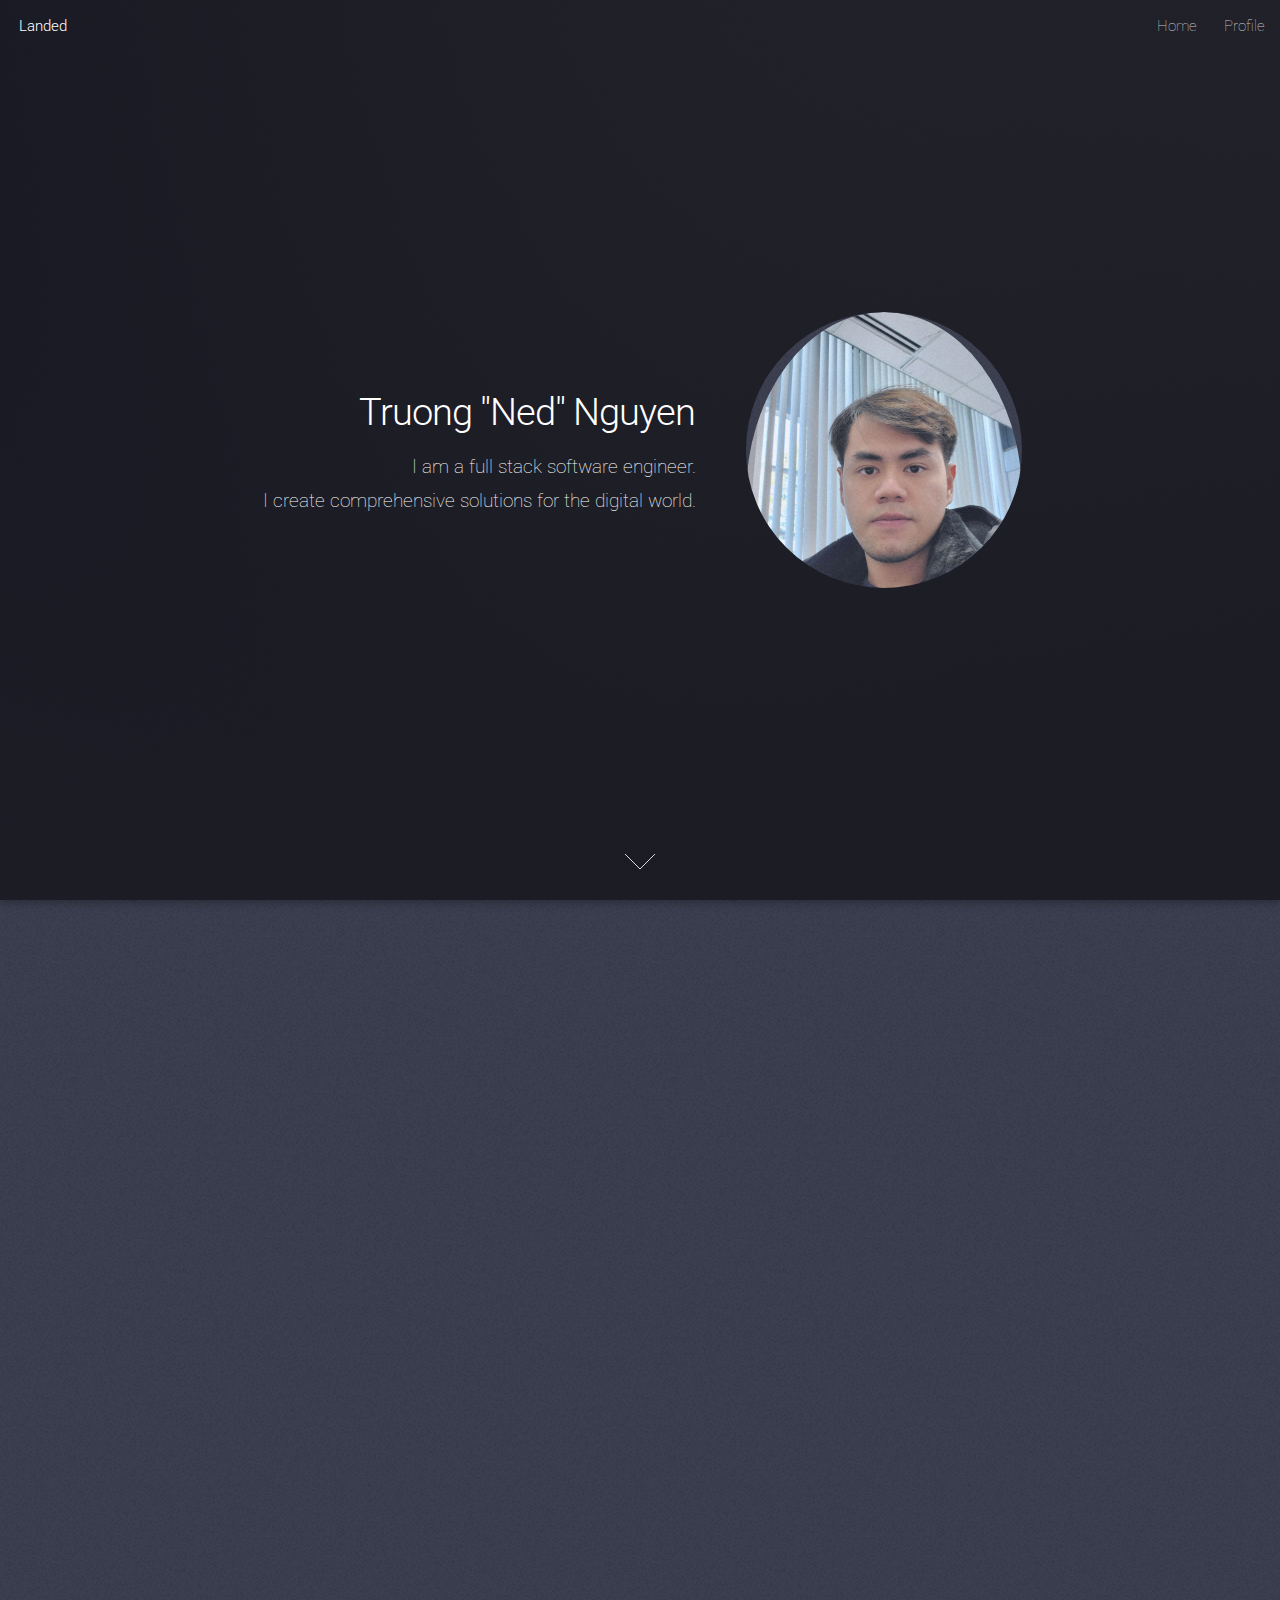
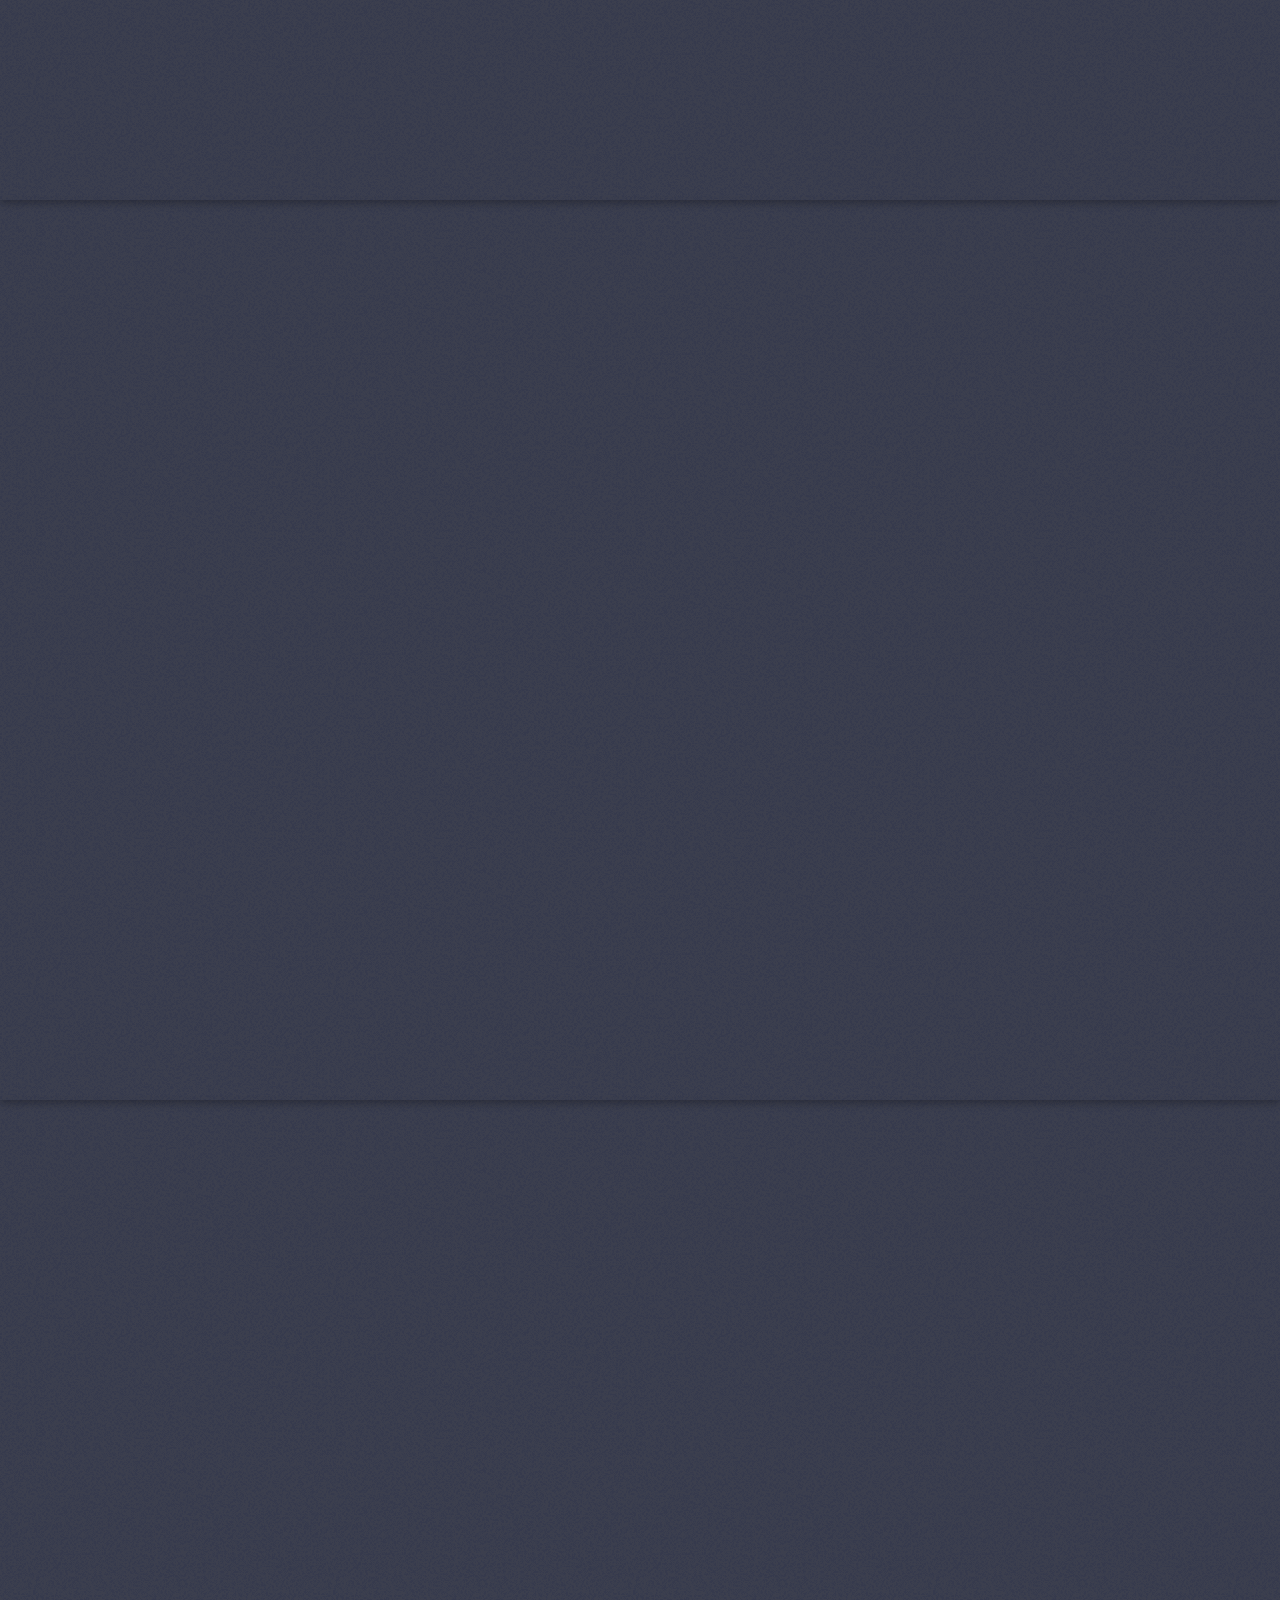
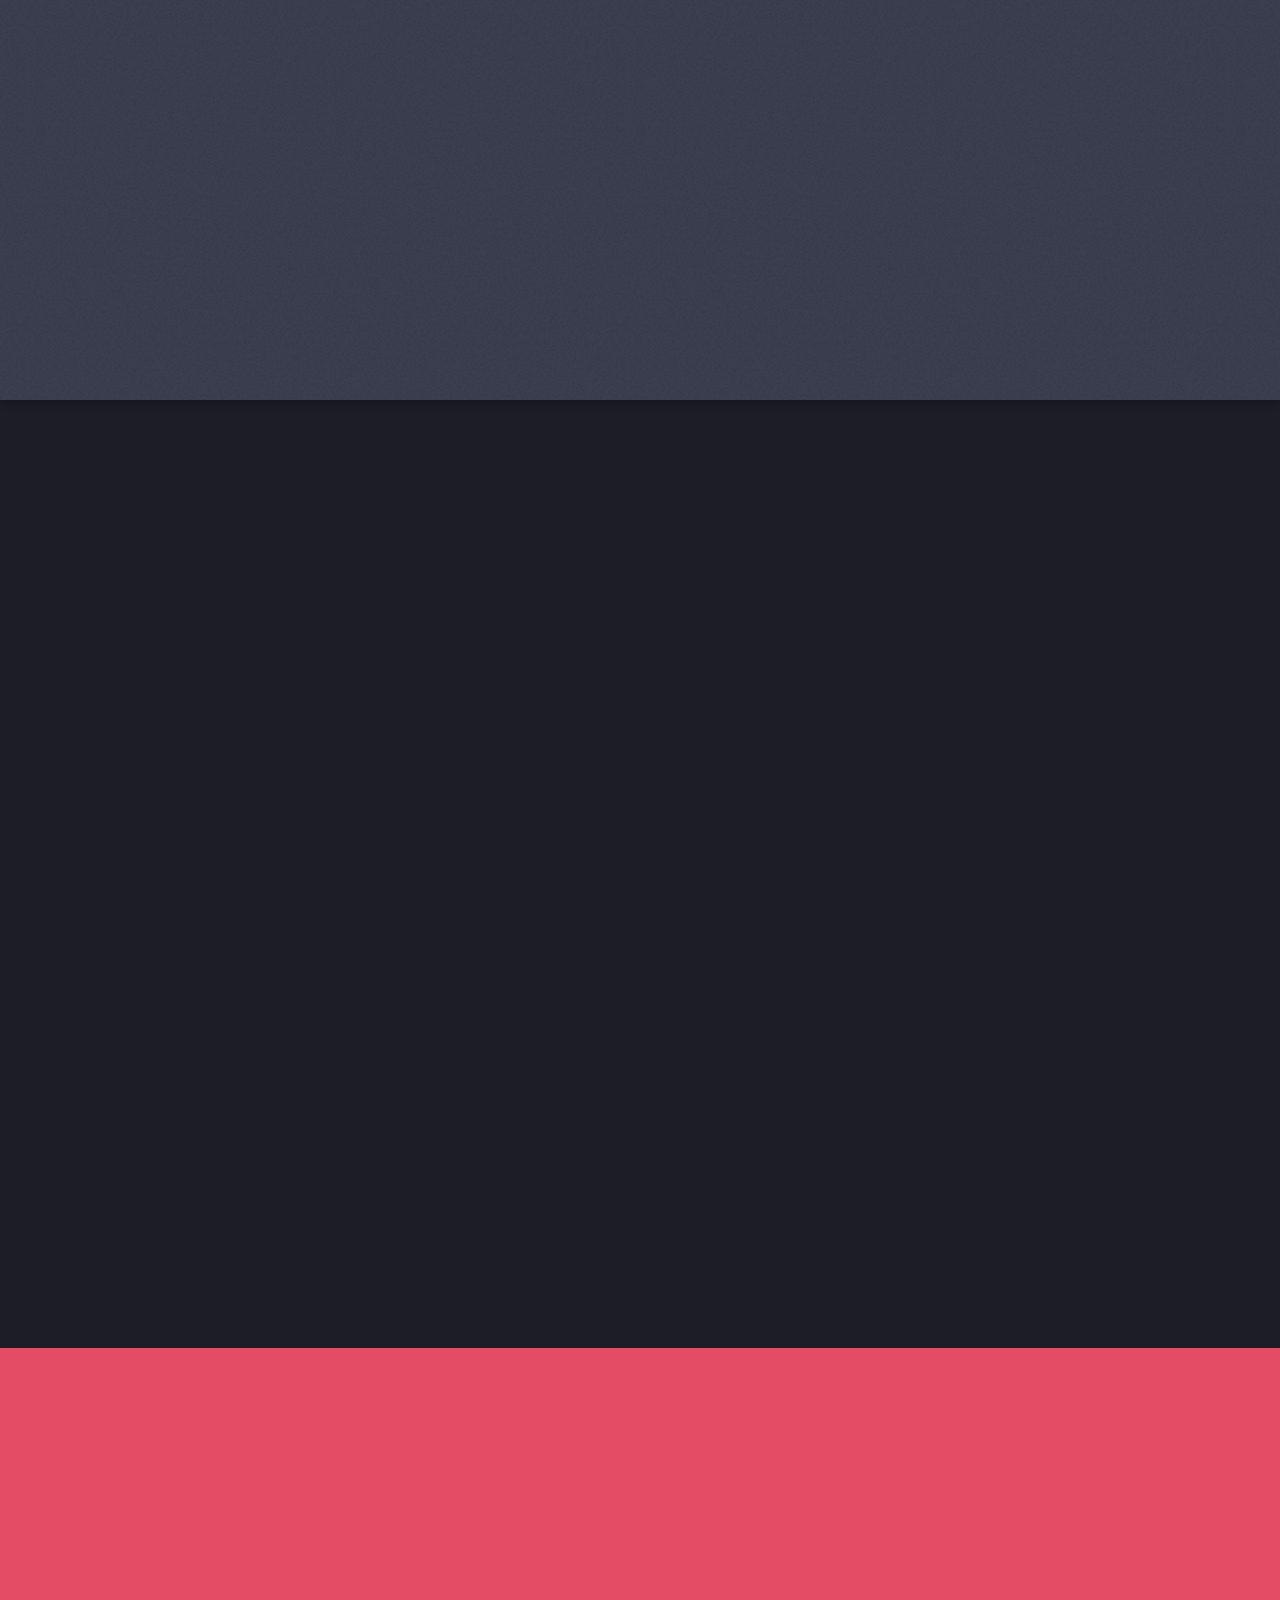
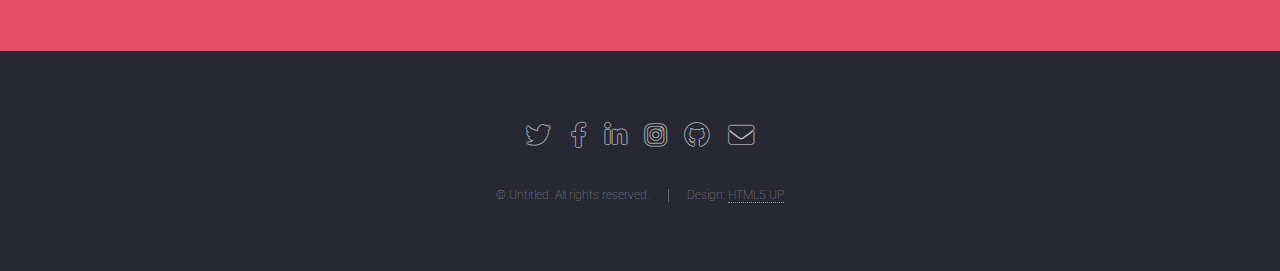
==== commit 369fa754: "update my skills" ====
--- a/index.html
+++ b/index.html
@@ -22,13 +22,13 @@
 						<ul>
 							<li><a href="index.html">Home</a></li>
 							<li>
-								<a href="#">Layouts</a>
+								<a href="#">Profile</a>
 								<ul>
 									<li><a href="left-sidebar.html">Left Sidebar</a></li>
-									<li><a href="right-sidebar.html">Right Sidebar</a></li>
+									<li><a href="my-skills.html">My Skills</a></li>
 									<li><a href="no-sidebar.html">No Sidebar</a></li>
 									<li>
-										<a href="#">Submenu</a>
+										<a href="#">Projects</a>
 										<ul>
 											<li><a href="#">Option 1</a></li>
 											<li><a href="#">Option 2</a></li>
@@ -38,8 +38,8 @@
 									</li>
 								</ul>
 							</li>
-							<li><a href="elements.html">Elements</a></li>
-							<li><a href="#" class="button primary">Sign Up</a></li>
+							<!-- <li><a href="elements.html">Elements</a></li> -->
+							<!-- <li><a href="#" class="button primary">Sign Up</a></li> -->
 						</ul>
 					</nav>
 				</header>
@@ -48,40 +48,35 @@
 				<section id="banner">
 					<div class="content">
 						<header>
-							<h2>The future has landed</h2>
-							<p>And there are no hoverboards or flying cars.<br />
-							Just apps. Lots of mother flipping apps.</p>
-						</header>
-						<span class="image"><img src="images/pic01.jpg" alt="" /></span>
+							<h2>Truong "Ned" Nguyen</h2>
+							<p>I am a full stack software engineer.<br />
+							I create comprehensive solutions for the digital world.</p>
+						</header>
+						<span class="image"><img src="images/profile-image.jpg" alt="" /></span>
 					</div>
 					<a href="#one" class="goto-next scrolly">Next</a>
 				</section>
 
 			<!-- One -->
 				<section id="one" class="spotlight style1 bottom">
-					<span class="image fit main"><img src="images/pic02.jpg" alt="" /></span>
+					<span class="image fit main"><img src="images/My-Skills-Logos.png" alt="" /></span>
 					<div class="content">
 						<div class="container">
 							<div class="row">
 								<div class="col-4 col-12-medium">
 									<header>
-										<h2>Odio faucibus ipsum integer consequat</h2>
-										<p>Nascetur eu nibh vestibulum amet gravida nascetur praesent</p>
+										<h2>ABOUT ME</h2>
+										<p>My name is Truong "Ned" Nguyen and I am a Full-stack Software Engineer.</p>
 									</header>
 								</div>
 								<div class="col-4 col-12-medium">
-									<p>Feugiat accumsan lorem eu ac lorem amet sed accumsan donec.
-									Blandit orci porttitor semper. Arcu phasellus tortor enim mi
-									nisi praesent dolor adipiscing. Integer mi sed nascetur cep aliquet
-									augue varius tempus lobortis porttitor accumsan consequat
-									adipiscing lorem dolor.</p>
+									<p>I was a former Project Coordinator with a bachelor degree in Health Science but that was not enough for me, 
+                    I want something more challenging. I decided to join the coding world through one of the most challenging ways 
+                    but that is what I expected and I really enjoyed it.</p>
 								</div>
 								<div class="col-4 col-12-medium">
-									<p>Morbi enim nascetur et placerat lorem sed iaculis neque ante
-									adipiscing adipiscing metus massa. Blandit orci porttitor semper.
-									Arcu phasellus tortor enim mi mi nisi praesent adipiscing. Integer
-									mi sed nascetur cep aliquet augue varius tempus. Feugiat lorem
-									ipsum dolor nullam.</p>
+									<p>Completing a rigorous 6 months immersive program with AppAcademy has equipped me with a strong foundation in both front-end and back-end web development, 
+                    as well as practical experience in developing real-world applications using modern technologies.</p>
 								</div>
 							</div>
 						</div>
@@ -91,15 +86,14 @@
 
 			<!-- Two -->
 				<section id="two" class="spotlight style2 right">
-					<span class="image fit main"><img src="images/pic03.jpg" alt="" /></span>
-					<div class="content">
-						<header>
-							<h2>Interdum amet non magna accumsan</h2>
-							<p>Nunc commodo accumsan eget id nisi eu col volutpat magna</p>
-						</header>
-						<p>Feugiat accumsan lorem eu ac lorem amet ac arcu phasellus tortor enim mi mi nisi praesent adipiscing. Integer mi sed nascetur cep aliquet augue varius tempus lobortis porttitor lorem et accumsan consequat adipiscing lorem.</p>
+					<span class="image fit main"><img src="images/My-Skills-Logos.png" alt="" /></span>
+					<div class="content">
+						<header>
+							<h2>MY SKILLS</h2>
+							<p>I am an App Academy alumni, which is an immersive software development course with a focus on full-stack web development, which entailed 1000+ hours of coding.</p>
+						</header>
 						<ul class="actions">
-							<li><a href="#" class="button">Learn More</a></li>
+							<li><a href="my-skills.html" class="button">Learn More</a></li>
 						</ul>
 					</div>
 					<a href="#three" class="goto-next scrolly">Next</a>
@@ -110,10 +104,13 @@
 					<span class="image fit main bottom"><img src="images/pic04.jpg" alt="" /></span>
 					<div class="content">
 						<header>
-							<h2>Interdum felis blandit praesent sed augue</h2>
-							<p>Accumsan integer ultricies aliquam vel massa sapien phasellus</p>
-						</header>
-						<p>Feugiat accumsan lorem eu ac lorem amet ac arcu phasellus tortor enim mi mi nisi praesent adipiscing. Integer mi sed nascetur cep aliquet augue varius tempus lobortis porttitor lorem et accumsan consequat adipiscing lorem.</p>
+							<h2>Shootstarter</h2>
+							<p>Project funding website inspired by Kickstarter using Python and Flask server</p>
+						</header>
+						<p>- A web application that allows users to create and fund crowdfunding projects.</p>
+            <p>- Managed the frontend state of application using React and Redux.</p>
+            <p>- Customized multiple frontend functions to handle data and ensure a seamless user experience.</p>
+            <p>- Deployed the application using Render for reliability and scalability.</p>
 						<ul class="actions">
 							<li><a href="#" class="button">Learn More</a></li>
 						</ul>
--- a/assets/css/main.css
+++ b/assets/css/main.css
@@ -4108,4 +4108,4 @@
 						padding: 0;
 					}
 
-	}+	}
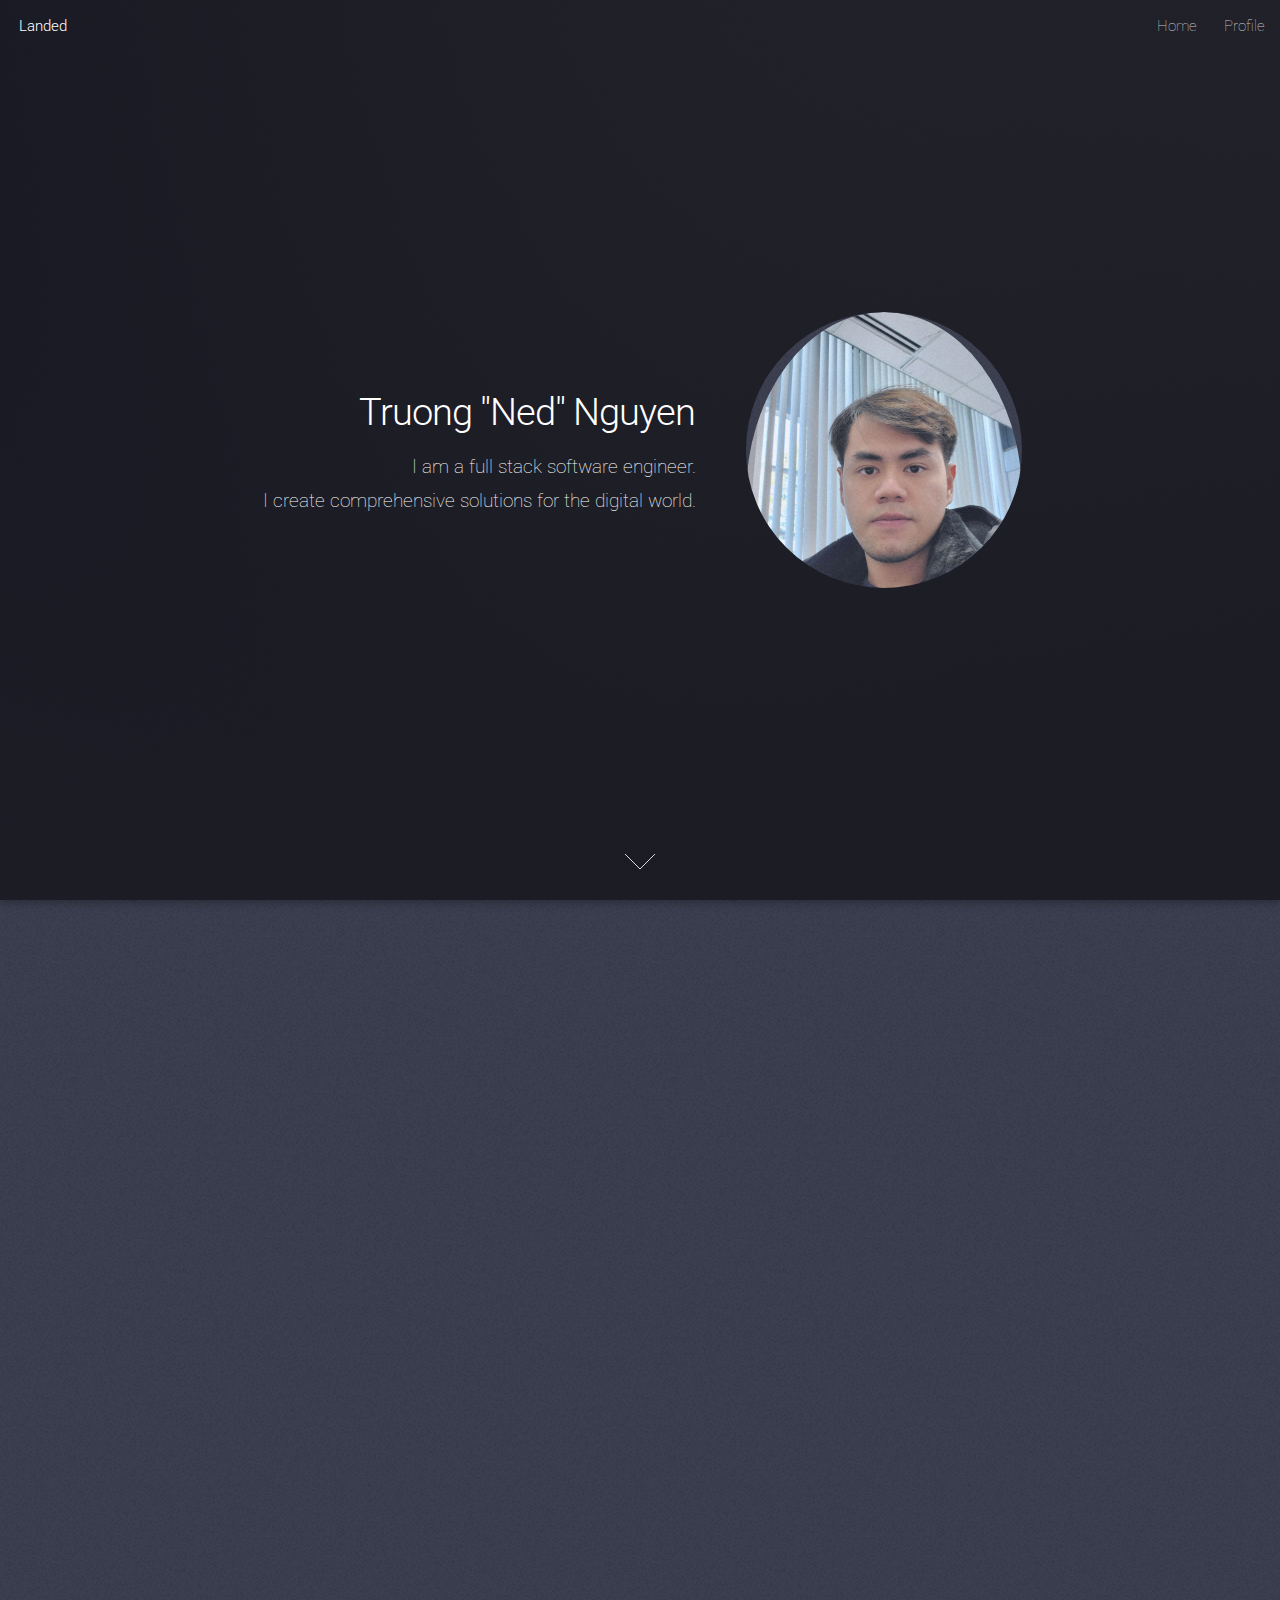
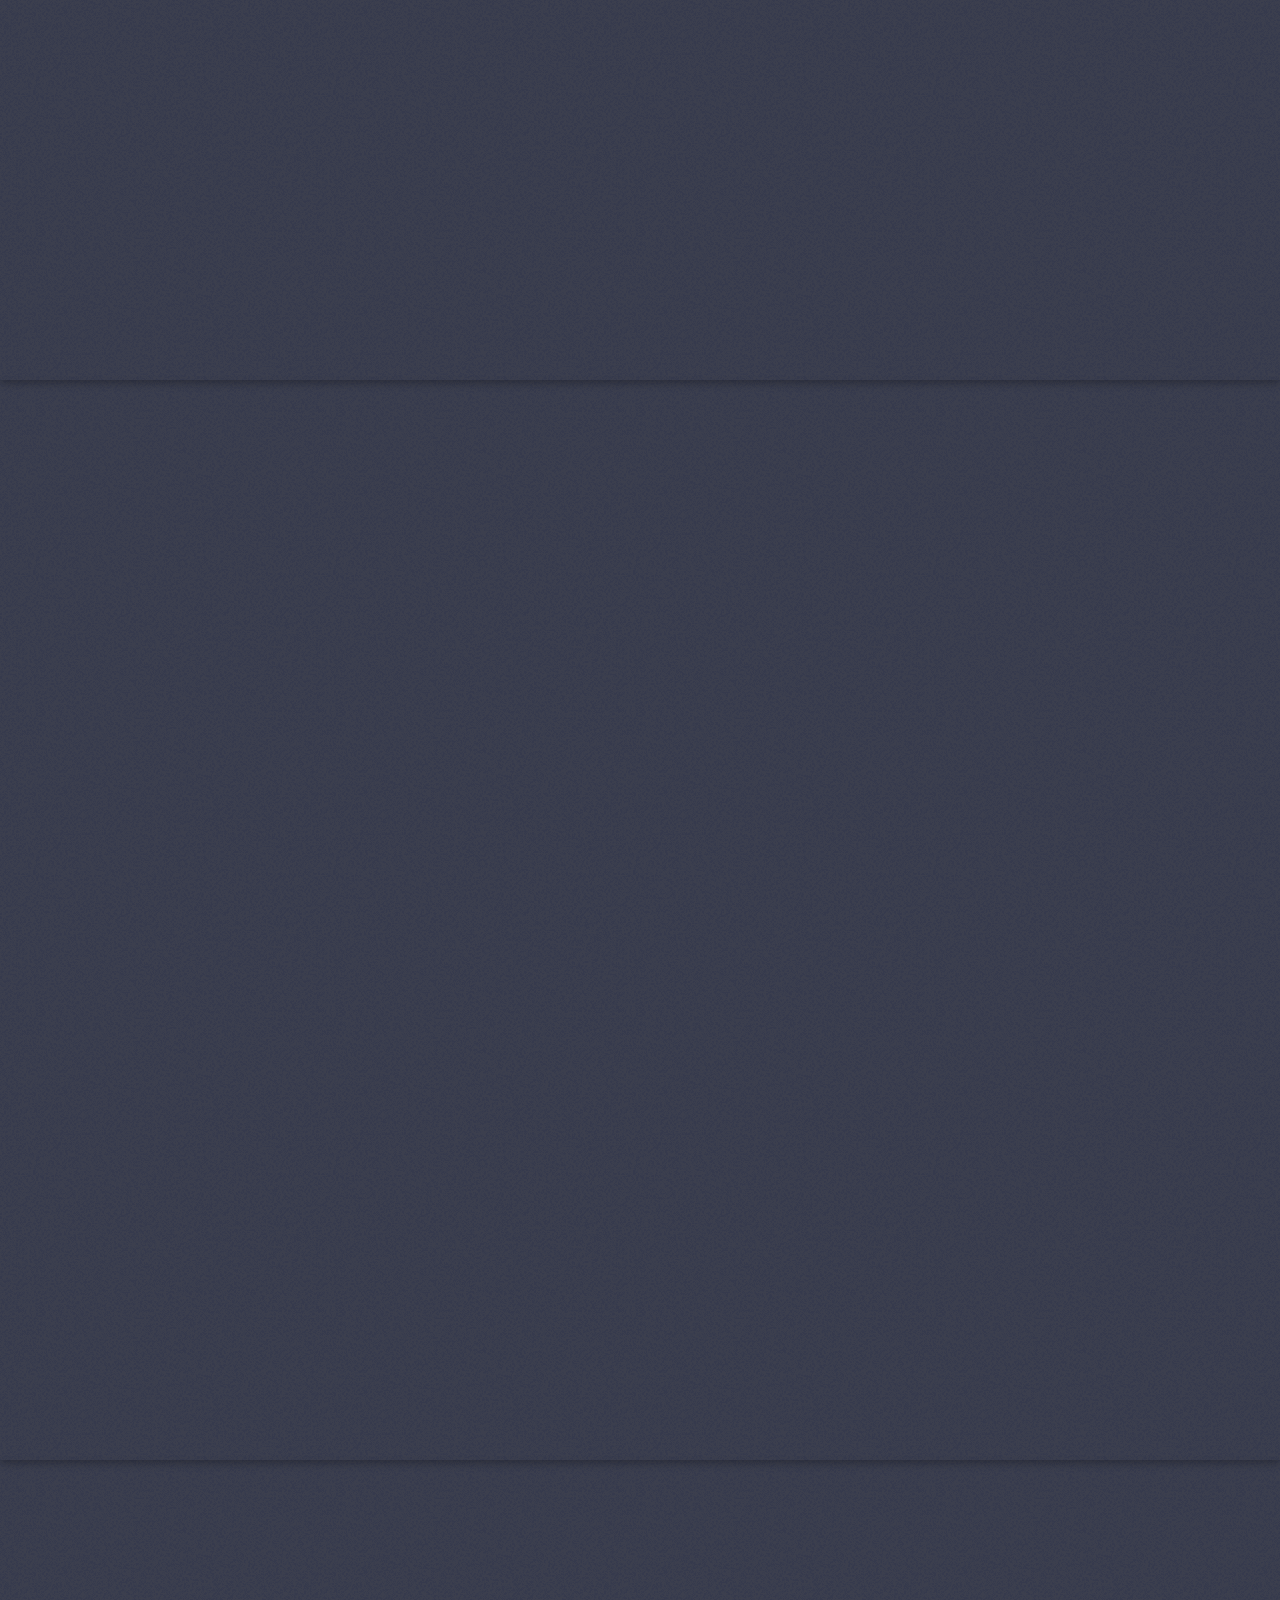
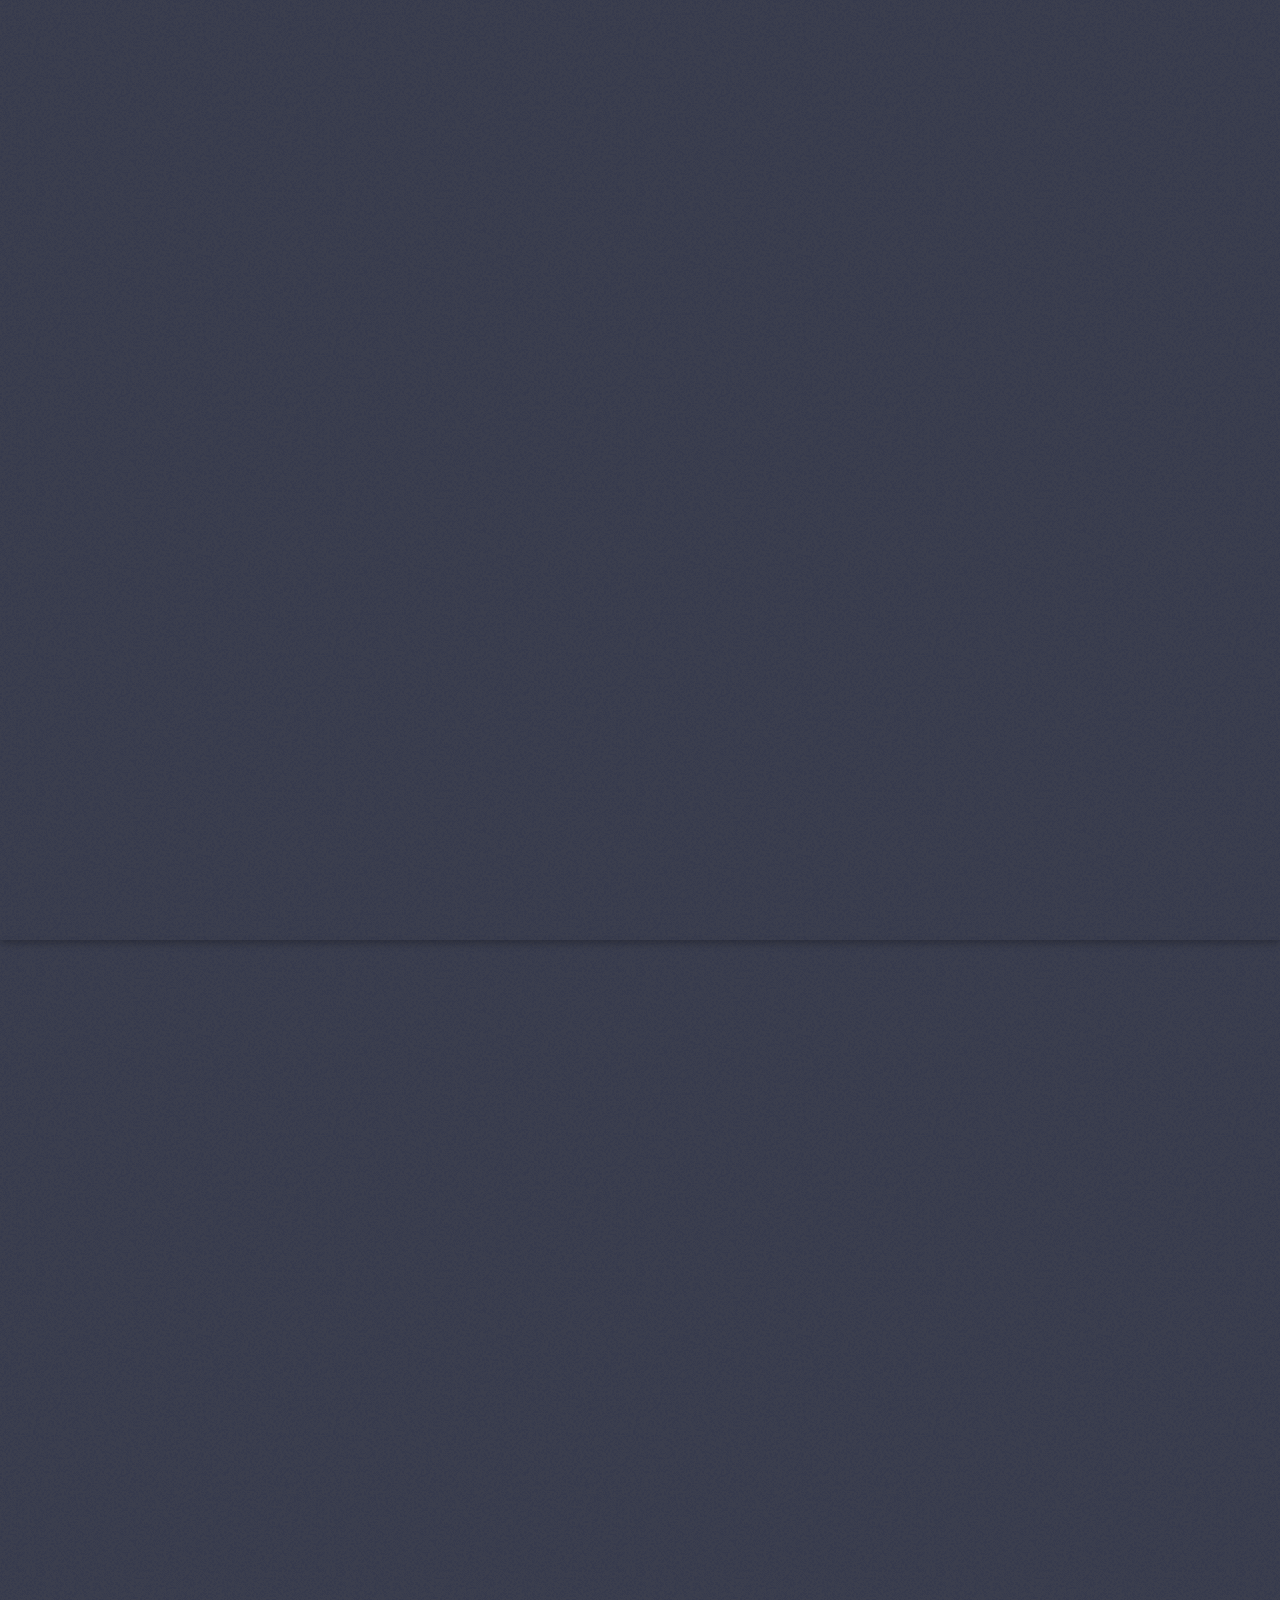
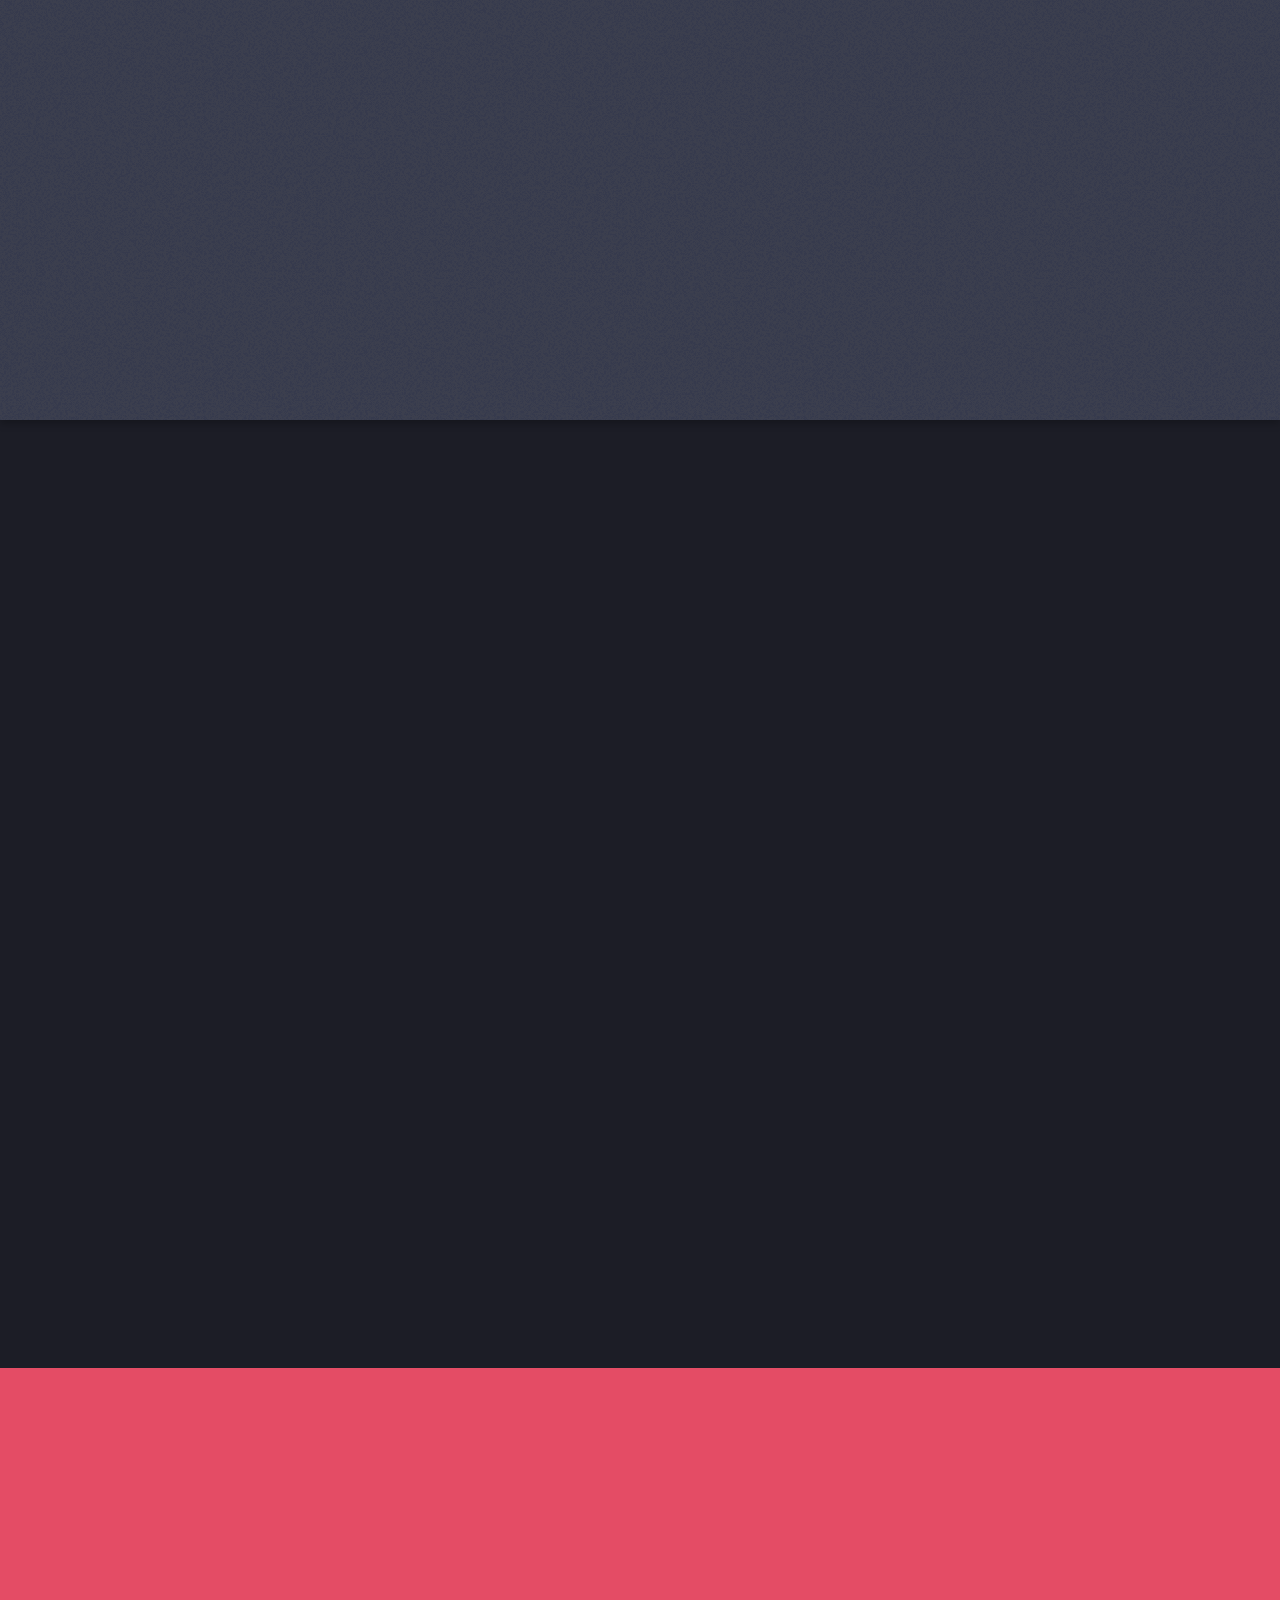
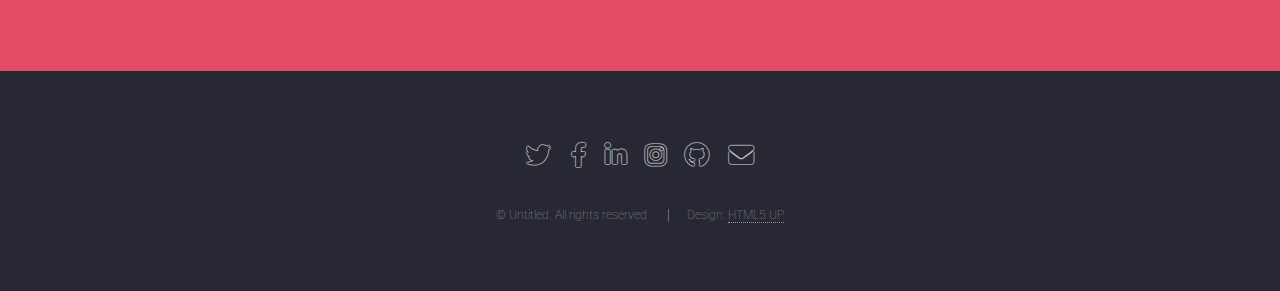
==== commit 2e516980: "update projects to main page" ====
--- a/index.html
+++ b/index.html
@@ -24,10 +24,10 @@
 							<li>
 								<a href="#">Profile</a>
 								<ul>
-									<li><a href="left-sidebar.html">Left Sidebar</a></li>
+									<!-- <li><a href="left-sidebar.html">Left Sidebar</a></li> -->
 									<li><a href="my-skills.html">My Skills</a></li>
-									<li><a href="no-sidebar.html">No Sidebar</a></li>
-									<li>
+									<li><a href="resume.html">Resume</a></li>
+									<!-- <li>
 										<a href="#">Projects</a>
 										<ul>
 											<li><a href="#">Option 1</a></li>
@@ -35,7 +35,7 @@
 											<li><a href="#">Option 3</a></li>
 											<li><a href="#">Option 4</a></li>
 										</ul>
-									</li>
+									</li> -->
 								</ul>
 							</li>
 							<!-- <li><a href="elements.html">Elements</a></li> -->
@@ -57,7 +57,7 @@
 					<a href="#one" class="goto-next scrolly">Next</a>
 				</section>
 
-			<!-- One -->
+			<!-- About Me -->
 				<section id="one" class="spotlight style1 bottom">
 					<span class="image fit main"><img src="images/My-Skills-Logos.png" alt="" /></span>
 					<div class="content">
@@ -84,7 +84,7 @@
 					<a href="#two" class="goto-next scrolly">Next</a>
 				</section>
 
-			<!-- Two -->
+			<!-- My Skills -->
 				<section id="two" class="spotlight style2 right">
 					<span class="image fit main"><img src="images/My-Skills-Logos.png" alt="" /></span>
 					<div class="content">
@@ -99,9 +99,9 @@
 					<a href="#three" class="goto-next scrolly">Next</a>
 				</section>
 
-			<!-- Three -->
+			<!-- Shootstarter -->
 				<section id="three" class="spotlight style3 left">
-					<span class="image fit main bottom"><img src="images/pic04.jpg" alt="" /></span>
+					<span class="image fit main bottom"><img src="images/shootstarter_page.png" alt="shootstarter_site" /></span>
 					<div class="content">
 						<header>
 							<h2>Shootstarter</h2>
@@ -110,12 +110,31 @@
 						<p>- A web application that allows users to create and fund crowdfunding projects.</p>
             <p>- Managed the frontend state of application using React and Redux.</p>
             <p>- Customized multiple frontend functions to handle data and ensure a seamless user experience.</p>
-            <p>- Deployed the application using Render for reliability and scalability.</p>
 						<ul class="actions">
-							<li><a href="#" class="button">Learn More</a></li>
+							<li><a target="_blank" href="https://shootstarter.onrender.com/" class="button">Live site</a></li>
+							<li><a target="_blank" href="https://github.com/nedned1108/capstone-project-shootstarter" class="button">Github</a></li>
 						</ul>
 					</div>
 					<a href="#four" class="goto-next scrolly">Next</a>
+				</section>
+
+      <!-- Mybnb -->
+				<section id="two" class="spotlight style2 right">
+					<span class="image fit main"><img src="images/mybnb.png" alt="" /></span>
+					<div class="content">
+						<header>
+							<h2>MyBnb</h2>
+							<p>Airbnb clone built with JavaScript, Express, SQLITE, Sequelize, Node.js</p>
+						</header>
+            <p>- A platform for users to list rental properties, book rentals, and leave reviews.</p>
+            <p>- Set up and Express Restful API for streamlined data management and operation.</p>
+            <p>- Connected to PostgreSQL Render backend to store and update database, providing consistent performance.</p>
+						<ul class="actions">
+							<li><a target="_blank" href="https://airbnb-api-project-znib.onrender.com/spots/current" class="button">Live Site</a></li>
+							<li><a target="_blank" href="https://github.com/nedned1108/API-project" class="button">Github</a></li>
+						</ul>
+					</div>
+					<a href="#three" class="goto-next scrolly">Next</a>
 				</section>
 
 			<!-- Four -->
--- a/assets/css/main.css
+++ b/assets/css/main.css
@@ -2971,7 +2971,7 @@
 		background-position: center center;
 		background-size: cover;
 		box-shadow: 0 0.25em 0.5em 0 rgba(0, 0, 0, 0.25);
-		height: 100vh;
+		height: 120vh;
 		overflow: hidden;
 		position: relative;
 	}
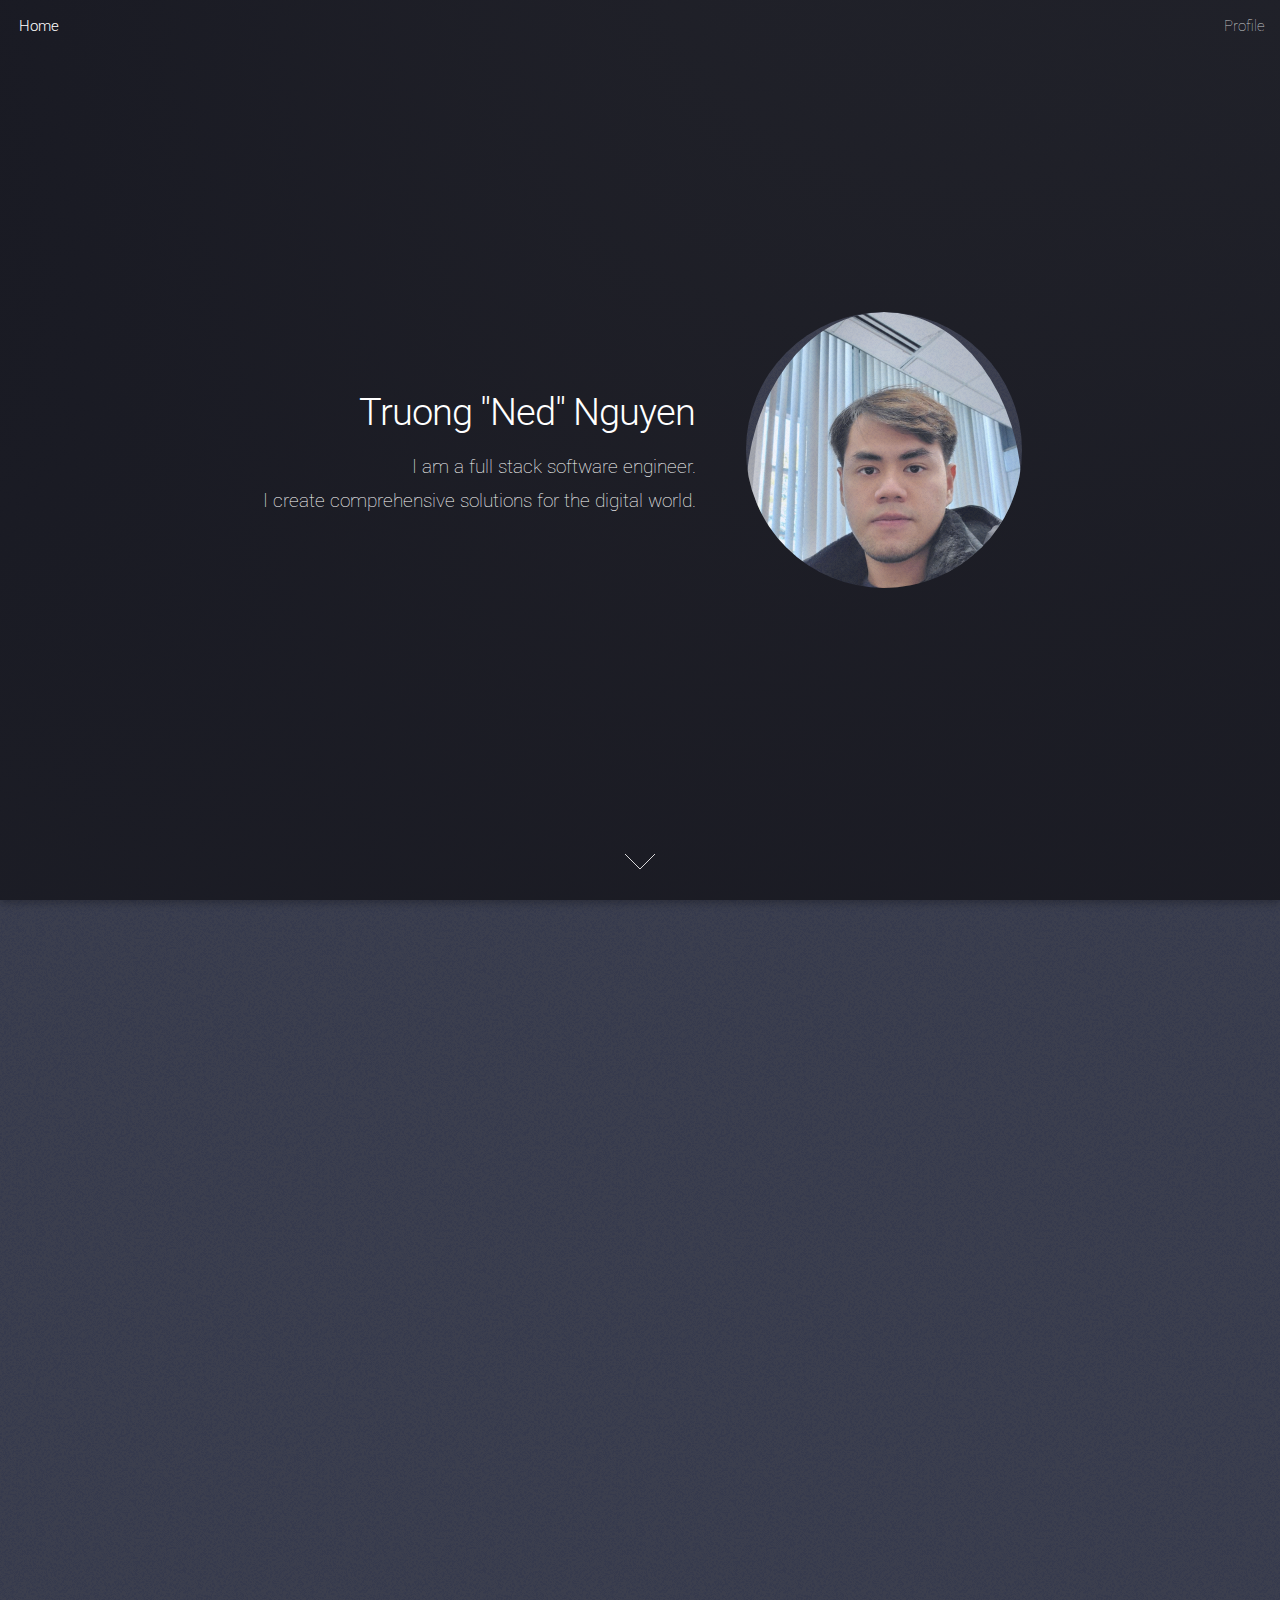
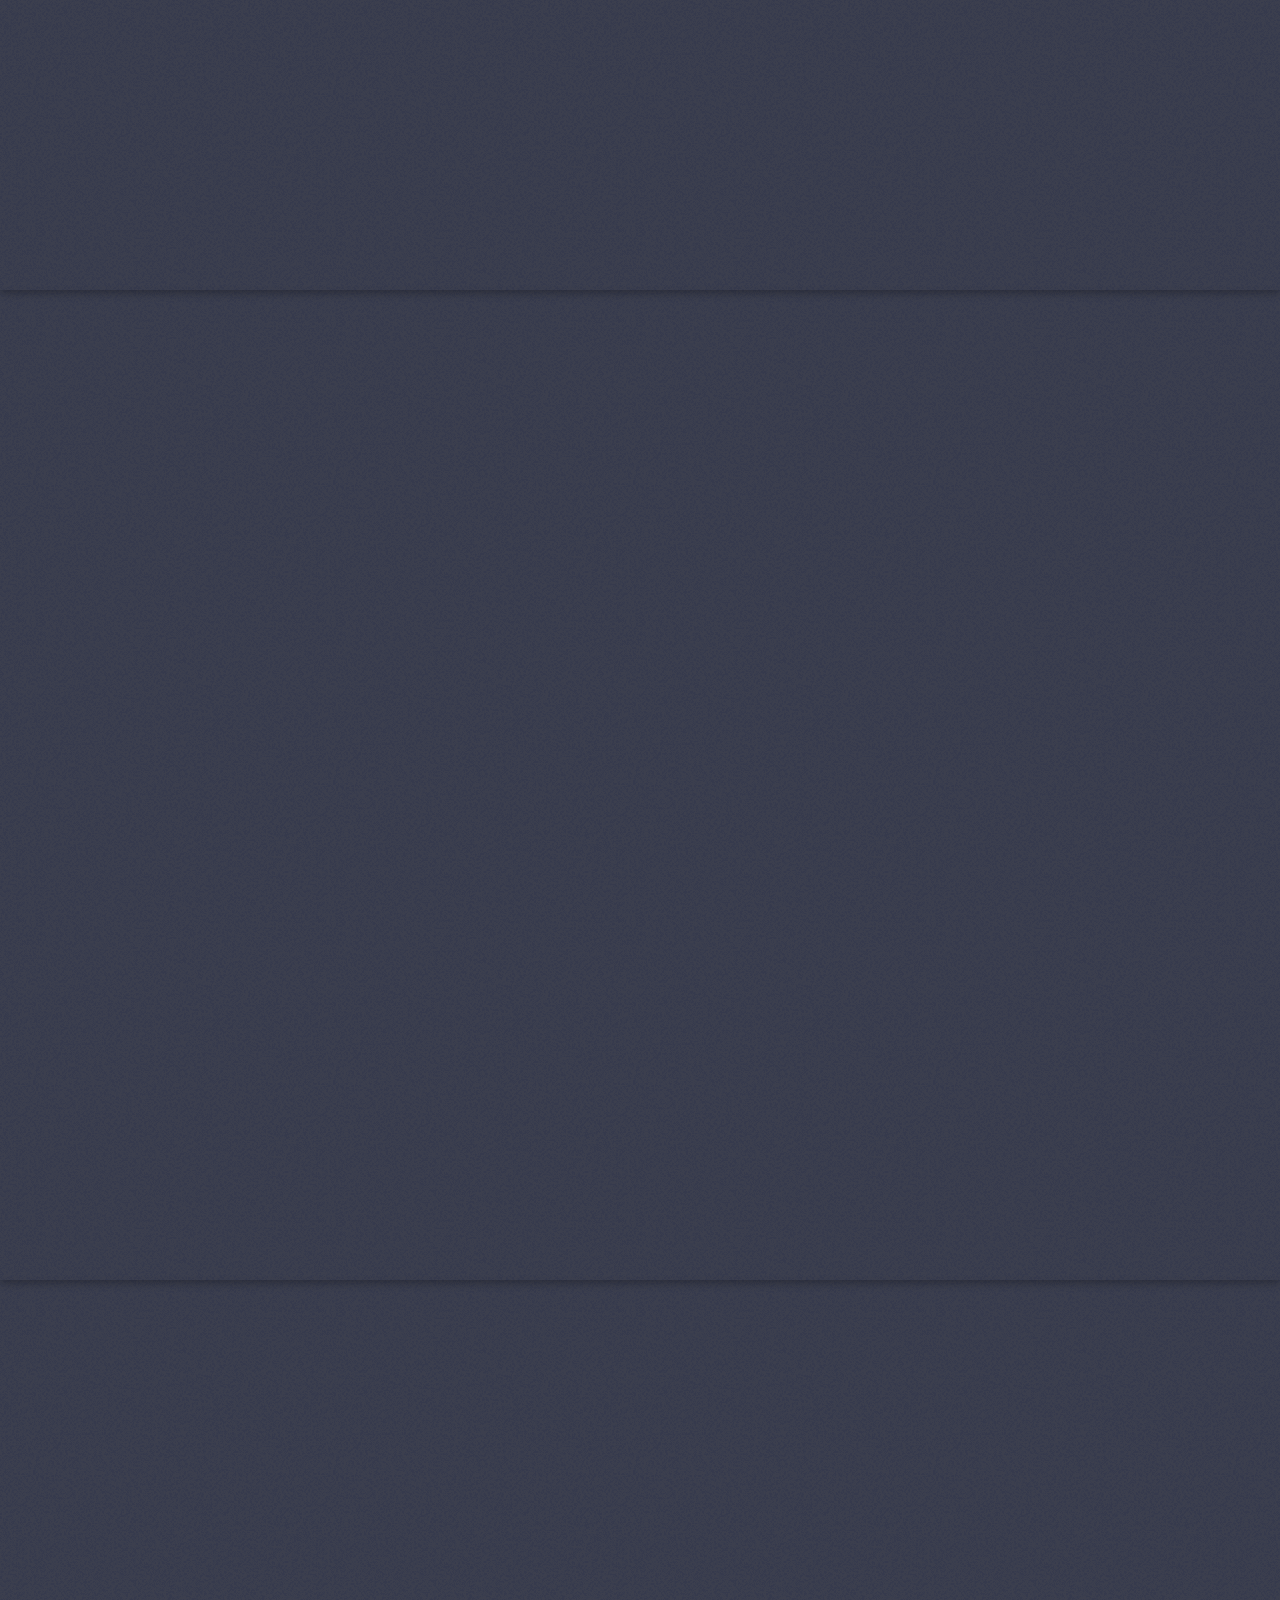
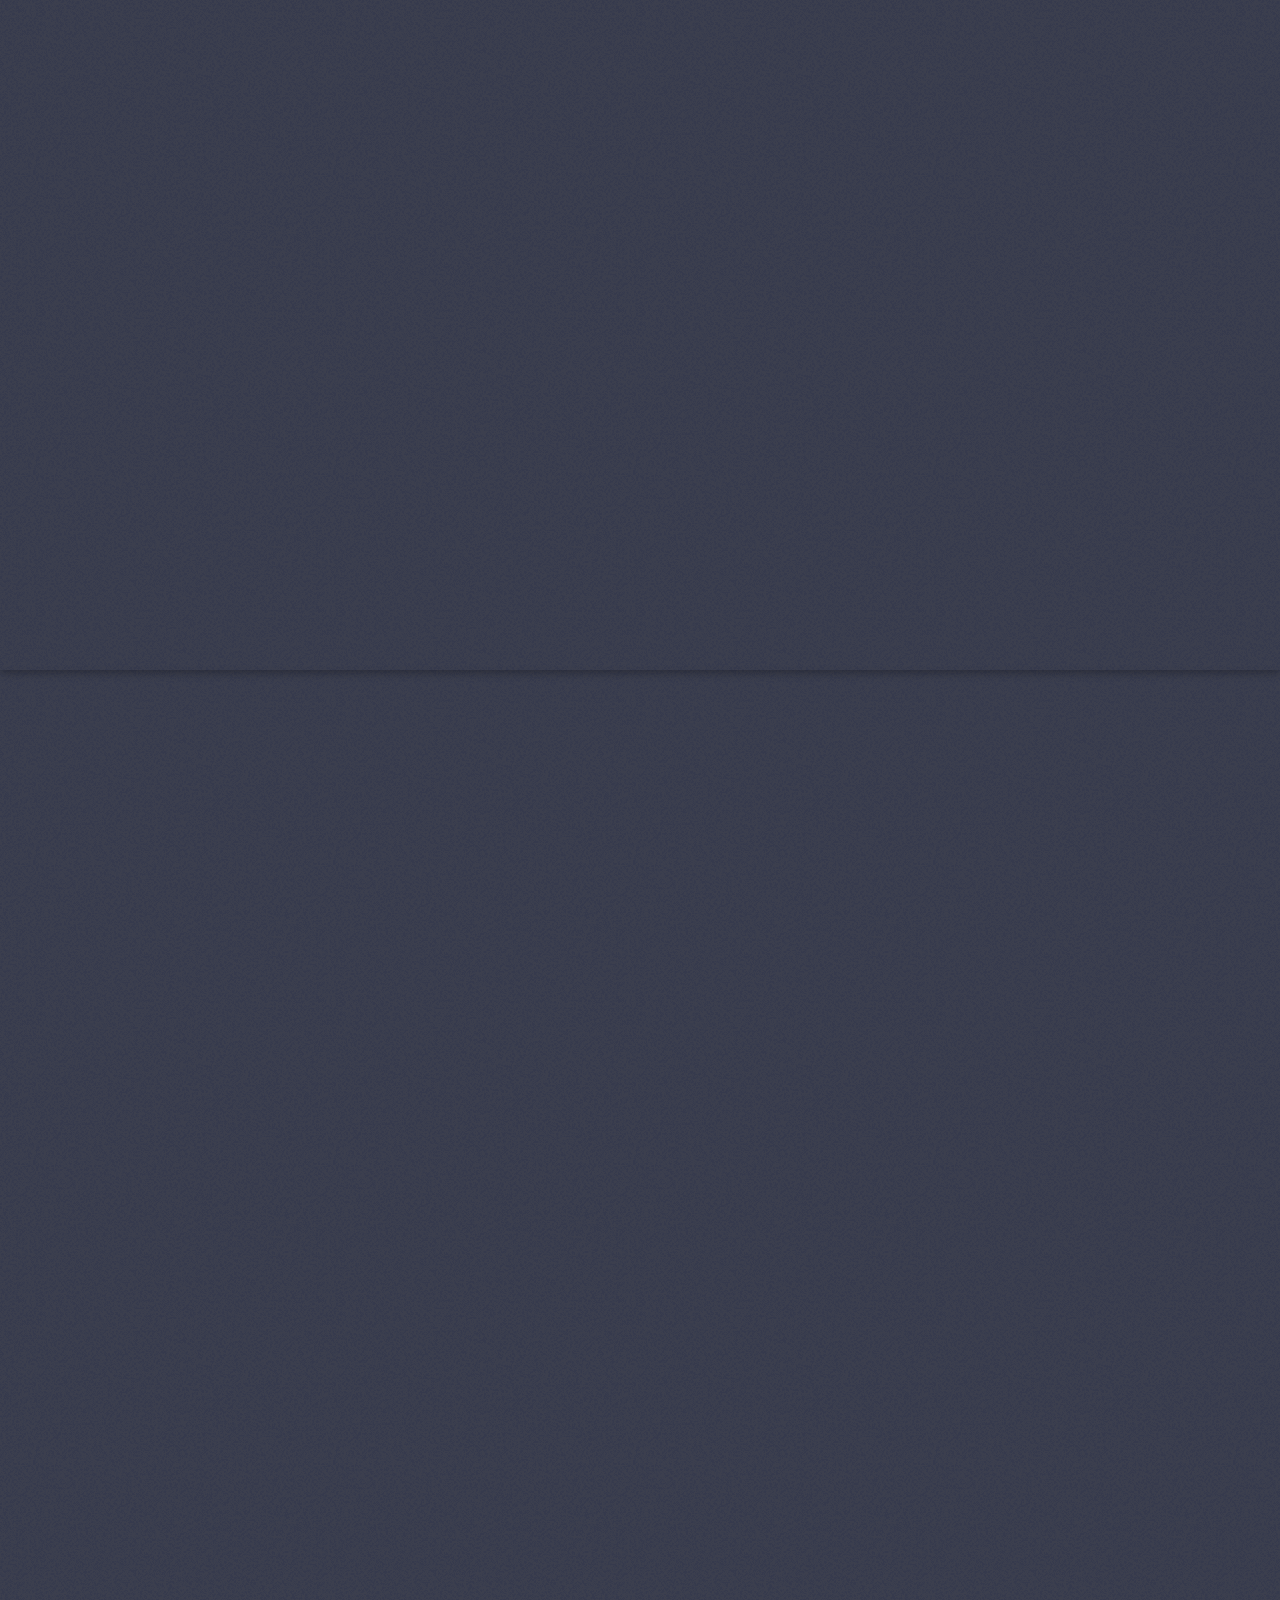
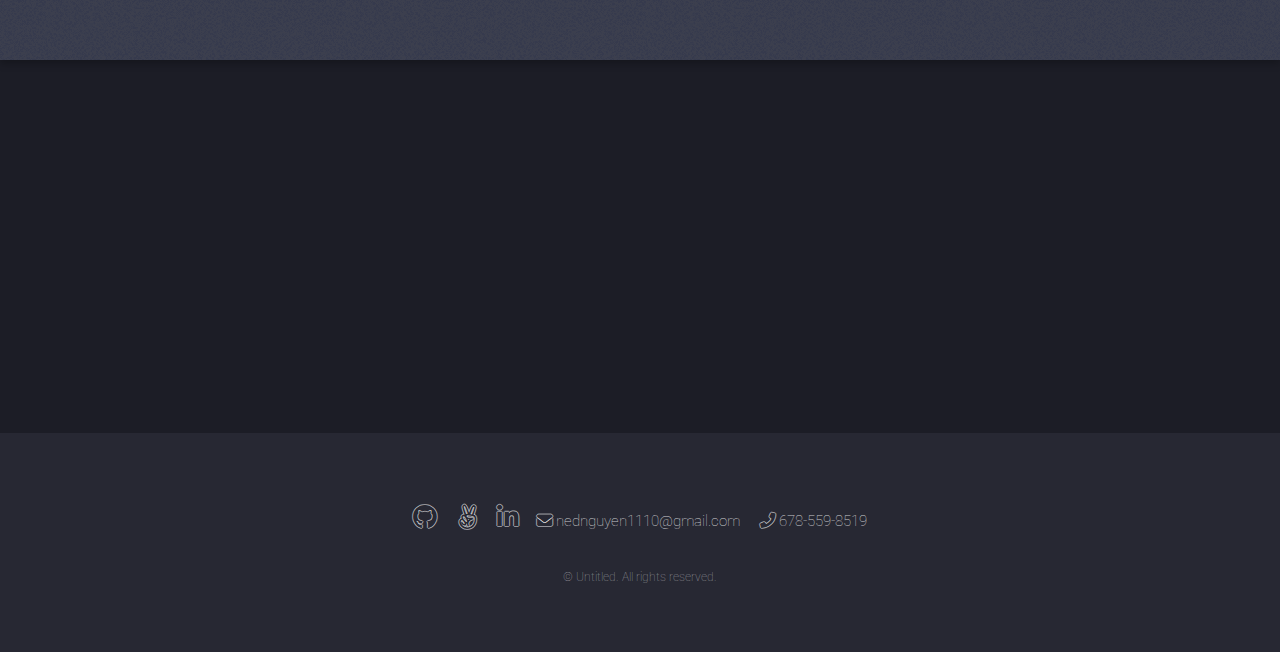
==== commit 6e660f3f: "finish portfolio site" ====
--- a/index.html
+++ b/index.html
@@ -1,9 +1,4 @@
 <!DOCTYPE HTML>
-<!--
-	Landed by HTML5 UP
-	html5up.net | @ajlkn
-	Free for personal and commercial use under the CCA 3.0 license (html5up.net/license)
--->
 <html>
 	<head>
 		<title>Truong "Ned" Nguyen</title>
@@ -17,10 +12,10 @@
 
 			<!-- Header -->
 				<header id="header">
-					<h1 id="logo"><a href="index.html">Landed</a></h1>
+					<h1 id="logo"><a href="index.html">Home</a></h1>
 					<nav id="nav">
 						<ul>
-							<li><a href="index.html">Home</a></li>
+							<!-- <li><a href="index.html">Home</a></li> -->
 							<li>
 								<a href="#">Profile</a>
 								<ul>
@@ -141,53 +136,35 @@
 				<section id="four" class="wrapper style1 special fade-up">
 					<div class="container">
 						<header class="major">
-							<h2>Accumsan sed tempus adipiscing blandit</h2>
-							<p>Iaculis ac volutpat vis non enim gravida nisi faucibus posuere arcu consequat</p>
-						</header>
-						<div class="box alt">
+							<h2>Thank you for checking my Portfolio!</h2>
+							<p>I will update more projects and features that I am and will be working on.</p>
+						</header>
+						<!-- <div class="box alt">
 							<div class="row gtr-uniform">
 								<section class="col-4 col-6-medium col-12-xsmall">
-									<span class="icon solid alt major fa-chart-area"></span>
-									<h3>Ipsum sed commodo</h3>
-									<p>Feugiat accumsan lorem eu ac lorem amet accumsan donec. Blandit orci porttitor.</p>
+									<a target="_blank" href="https://github.com/nedned1108" class="icon solid major brands alt fa-github"></a>
+									<h3>Github</h3>
 								</section>
 								<section class="col-4 col-6-medium col-12-xsmall">
-									<span class="icon solid alt major fa-comment"></span>
-									<h3>Eleifend lorem ornare</h3>
-									<p>Feugiat accumsan lorem eu ac lorem amet accumsan donec. Blandit orci porttitor.</p>
+									<a target="_blank" href="https://www.linkedin.com/in/truong-nguyen-693575257/" class="icon solid alt major brands fa-linkedin-in"></a>
+									<h3>LinkedIn</h3>
 								</section>
 								<section class="col-4 col-6-medium col-12-xsmall">
-									<span class="icon solid alt major fa-flask"></span>
-									<h3>Cubilia cep lobortis</h3>
-									<p>Feugiat accumsan lorem eu ac lorem amet accumsan donec. Blandit orci porttitor.</p>
-								</section>
-								<section class="col-4 col-6-medium col-12-xsmall">
-									<span class="icon solid alt major fa-paper-plane"></span>
-									<h3>Non semper interdum</h3>
-									<p>Feugiat accumsan lorem eu ac lorem amet accumsan donec. Blandit orci porttitor.</p>
-								</section>
-								<section class="col-4 col-6-medium col-12-xsmall">
-									<span class="icon solid alt major fa-file"></span>
-									<h3>Odio laoreet accumsan</h3>
-									<p>Feugiat accumsan lorem eu ac lorem amet accumsan donec. Blandit orci porttitor.</p>
-								</section>
-								<section class="col-4 col-6-medium col-12-xsmall">
-									<span class="icon solid alt major fa-lock"></span>
-									<h3>Massa arcu accumsan</h3>
-									<p>Feugiat accumsan lorem eu ac lorem amet accumsan donec. Blandit orci porttitor.</p>
+									<a target="_blank" href="https://angel.co/u/ned-nguyen-1" class="icon solid alt major brands fa-angellist"></a>
+									<h3>AngelList</h3>
 								</section>
 							</div>
-						</div>
+						</div> -->
 						<footer class="major">
 							<ul class="actions special">
-								<li><a href="#" class="button">Magna sed feugiat</a></li>
+                <li><a href="#" class="icon solid alt fa-arrow-up"></a></li>
 							</ul>
 						</footer>
 					</div>
 				</section>
 
 			<!-- Five -->
-				<section id="five" class="wrapper style2 special fade">
+				<!-- <section id="five" class="wrapper style2 special fade">
 					<div class="container">
 						<header>
 							<h2>Magna faucibus lorem diam</h2>
@@ -200,20 +177,20 @@
 							</div>
 						</form>
 					</div>
-				</section>
+				</section> -->
 
 			<!-- Footer -->
 				<footer id="footer">
 					<ul class="icons">
-						<li><a href="#" class="icon brands alt fa-twitter"><span class="label">Twitter</span></a></li>
-						<li><a href="#" class="icon brands alt fa-facebook-f"><span class="label">Facebook</span></a></li>
-						<li><a href="#" class="icon brands alt fa-linkedin-in"><span class="label">LinkedIn</span></a></li>
-						<li><a href="#" class="icon brands alt fa-instagram"><span class="label">Instagram</span></a></li>
-						<li><a href="#" class="icon brands alt fa-github"><span class="label">GitHub</span></a></li>
-						<li><a href="#" class="icon solid alt fa-envelope"><span class="label">Email</span></a></li>
+						<li><a target="_blank" href="https://github.com/nedned1108" class="icon brands alt fa-github"><span class="label">GitHub</span></a></li>
+						<li><a target="_blank" href="https://www.linkedin.com/in/truong-nguyen-693575257/" class="icon brands alt fa-angellist"><span class="label">Twitter</span></a></li>
+						<li><a target="_blank" href="https://angel.co/u/ned-nguyen-1" class="icon brands alt fa-linkedin-in"><span class="label">LinkedIn</span></a></li>
+						<li class="icon solid alt fa-envelope"> nednguyen1110@gmail.com</li>
+						<li class="icon solid alt fa-phone"> 678-559-8519</li>
+            
 					</ul>
 					<ul class="copyright">
-						<li>&copy; Untitled. All rights reserved.</li><li>Design: <a href="http://html5up.net">HTML5 UP</a></li>
+						<li>&copy; Untitled. All rights reserved.</li>
 					</ul>
 				</footer>
 
--- a/assets/css/main.css
+++ b/assets/css/main.css
@@ -2971,7 +2971,7 @@
 		background-position: center center;
 		background-size: cover;
 		box-shadow: 0 0.25em 0.5em 0 rgba(0, 0, 0, 0.25);
-		height: 120vh;
+		height: 110vh;
 		overflow: hidden;
 		position: relative;
 	}
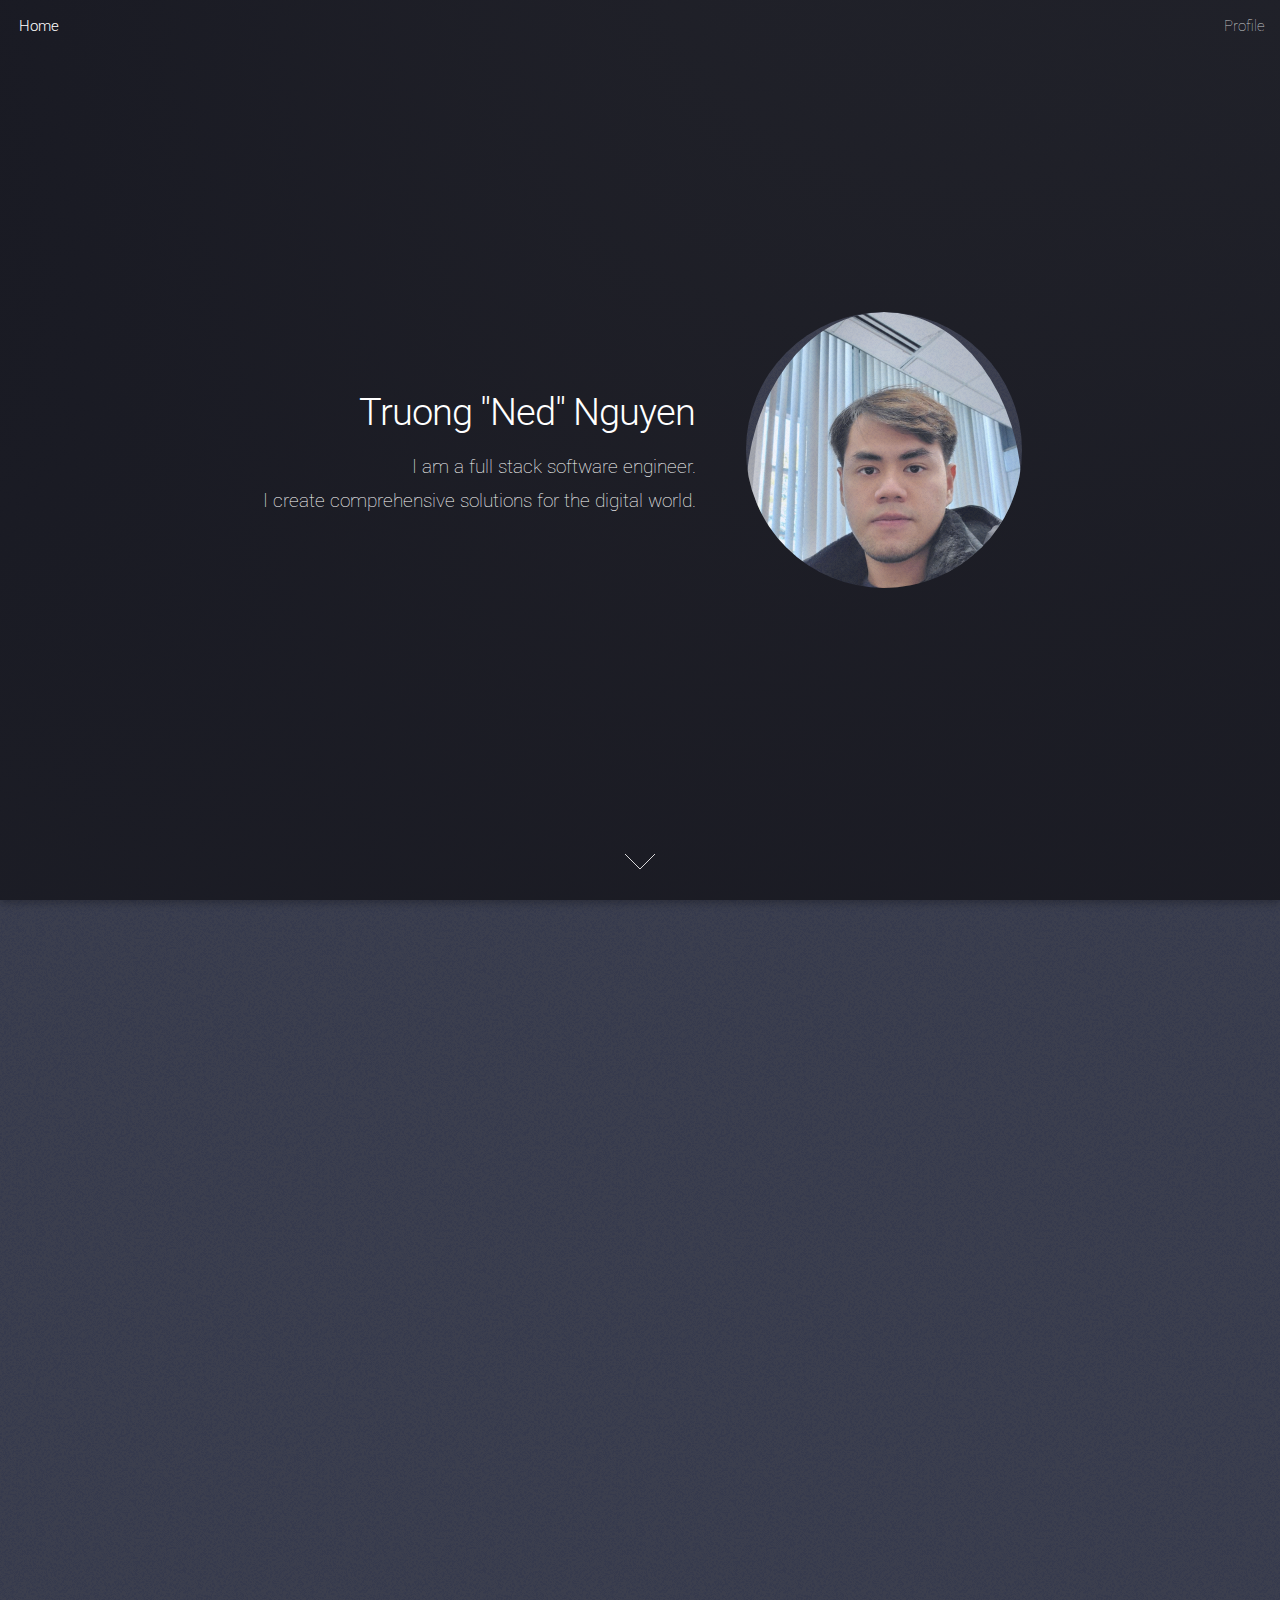
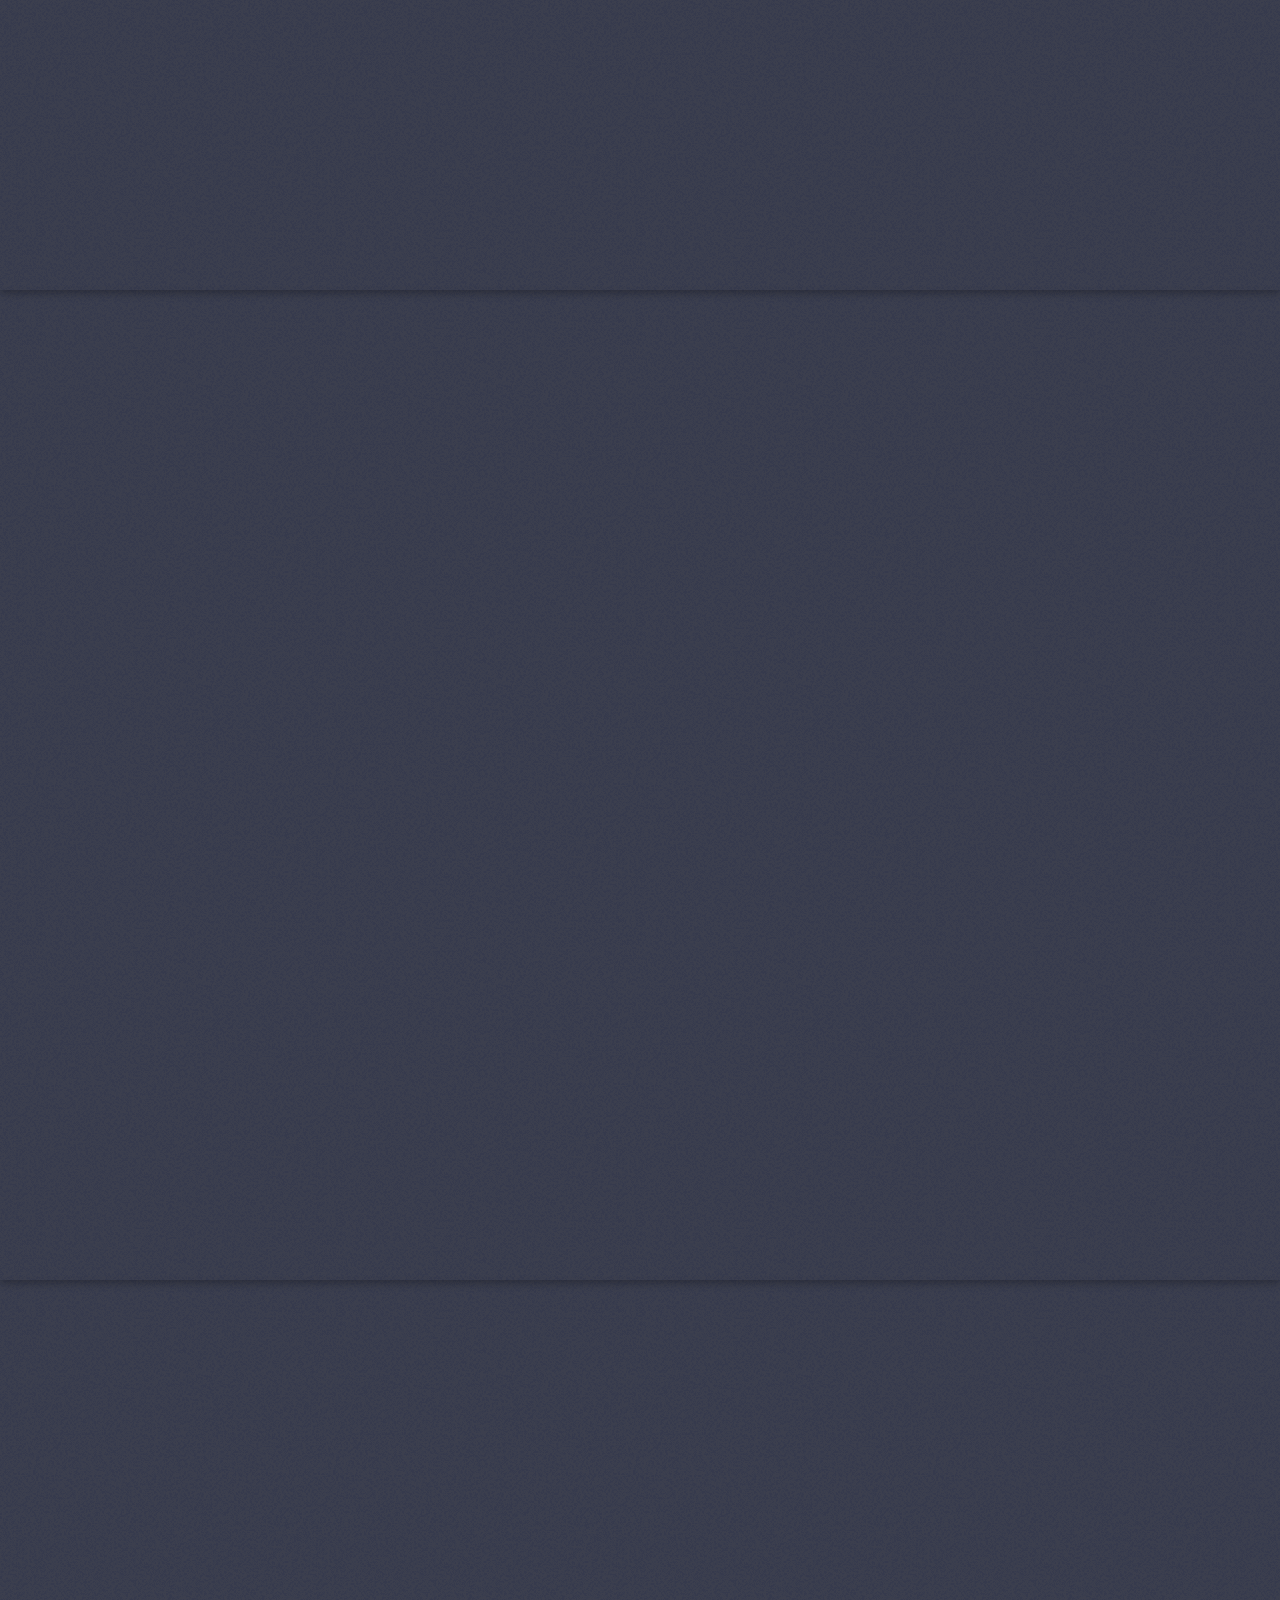
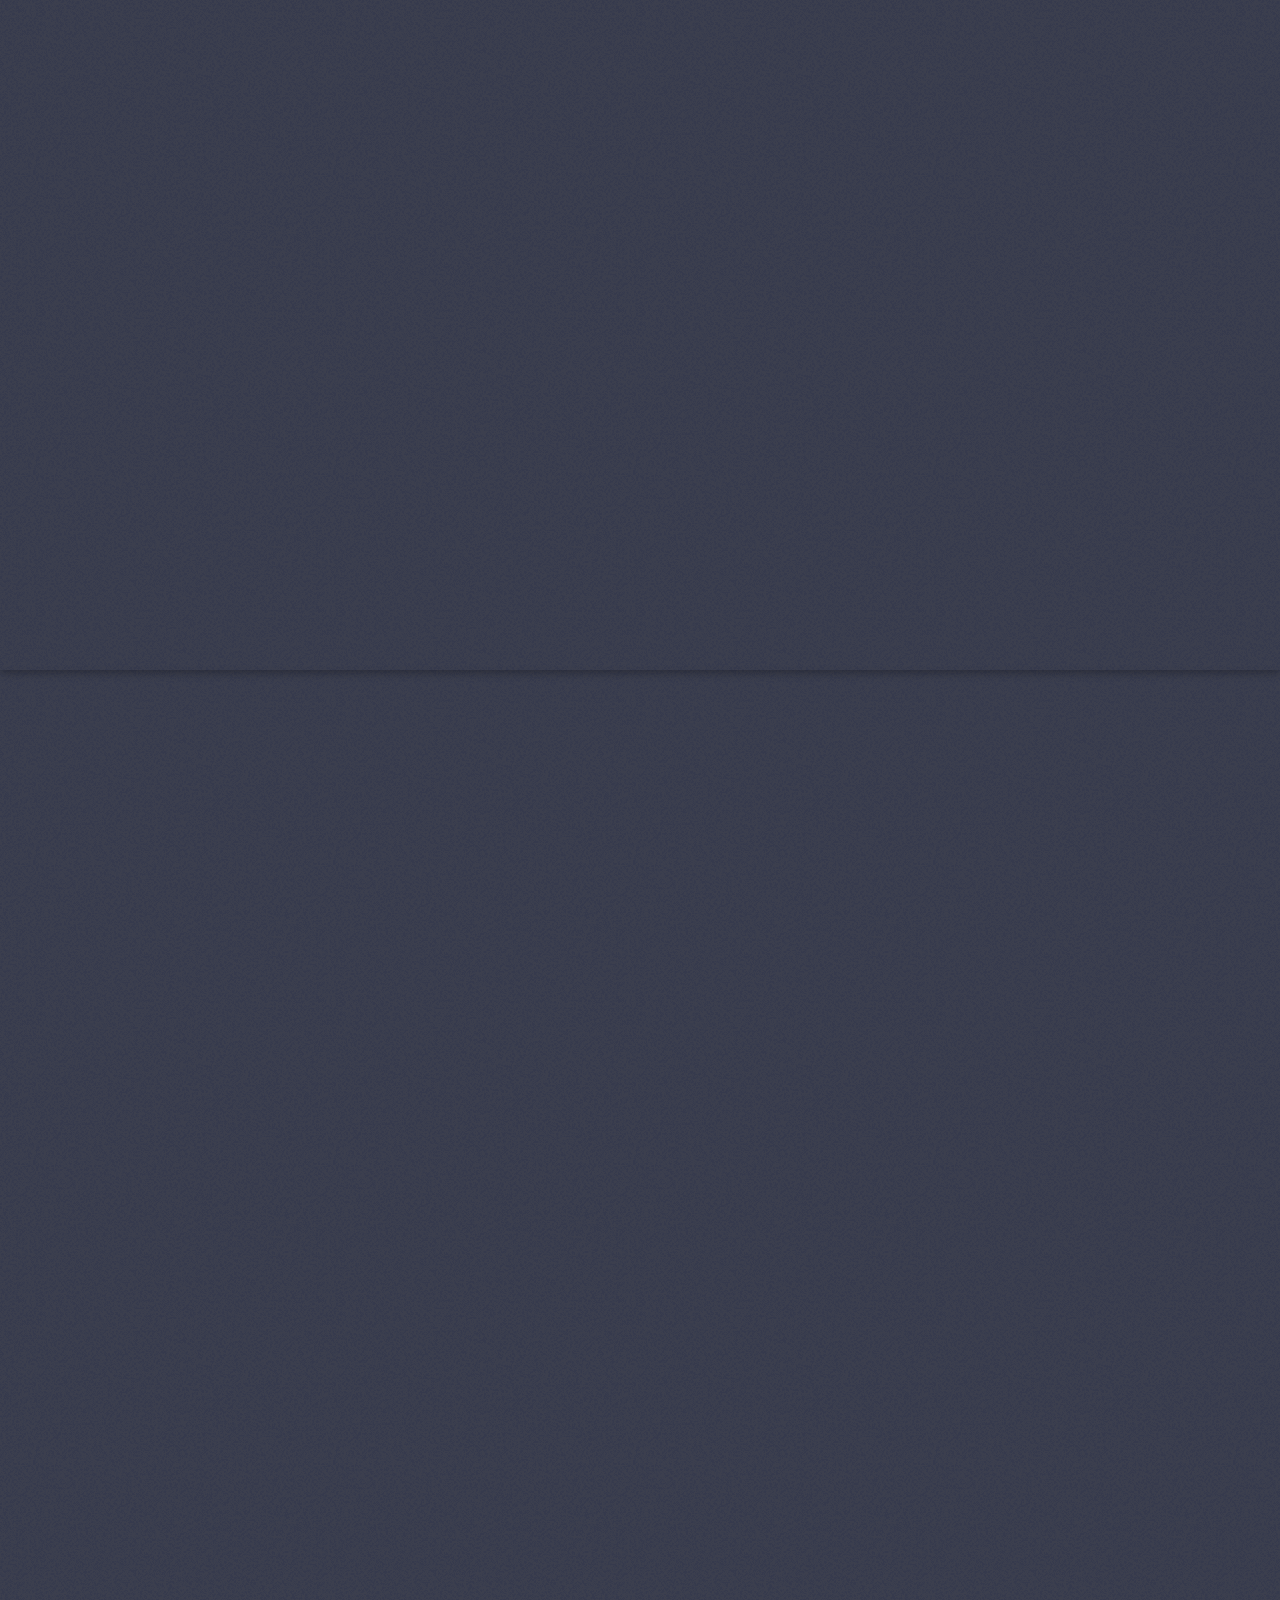
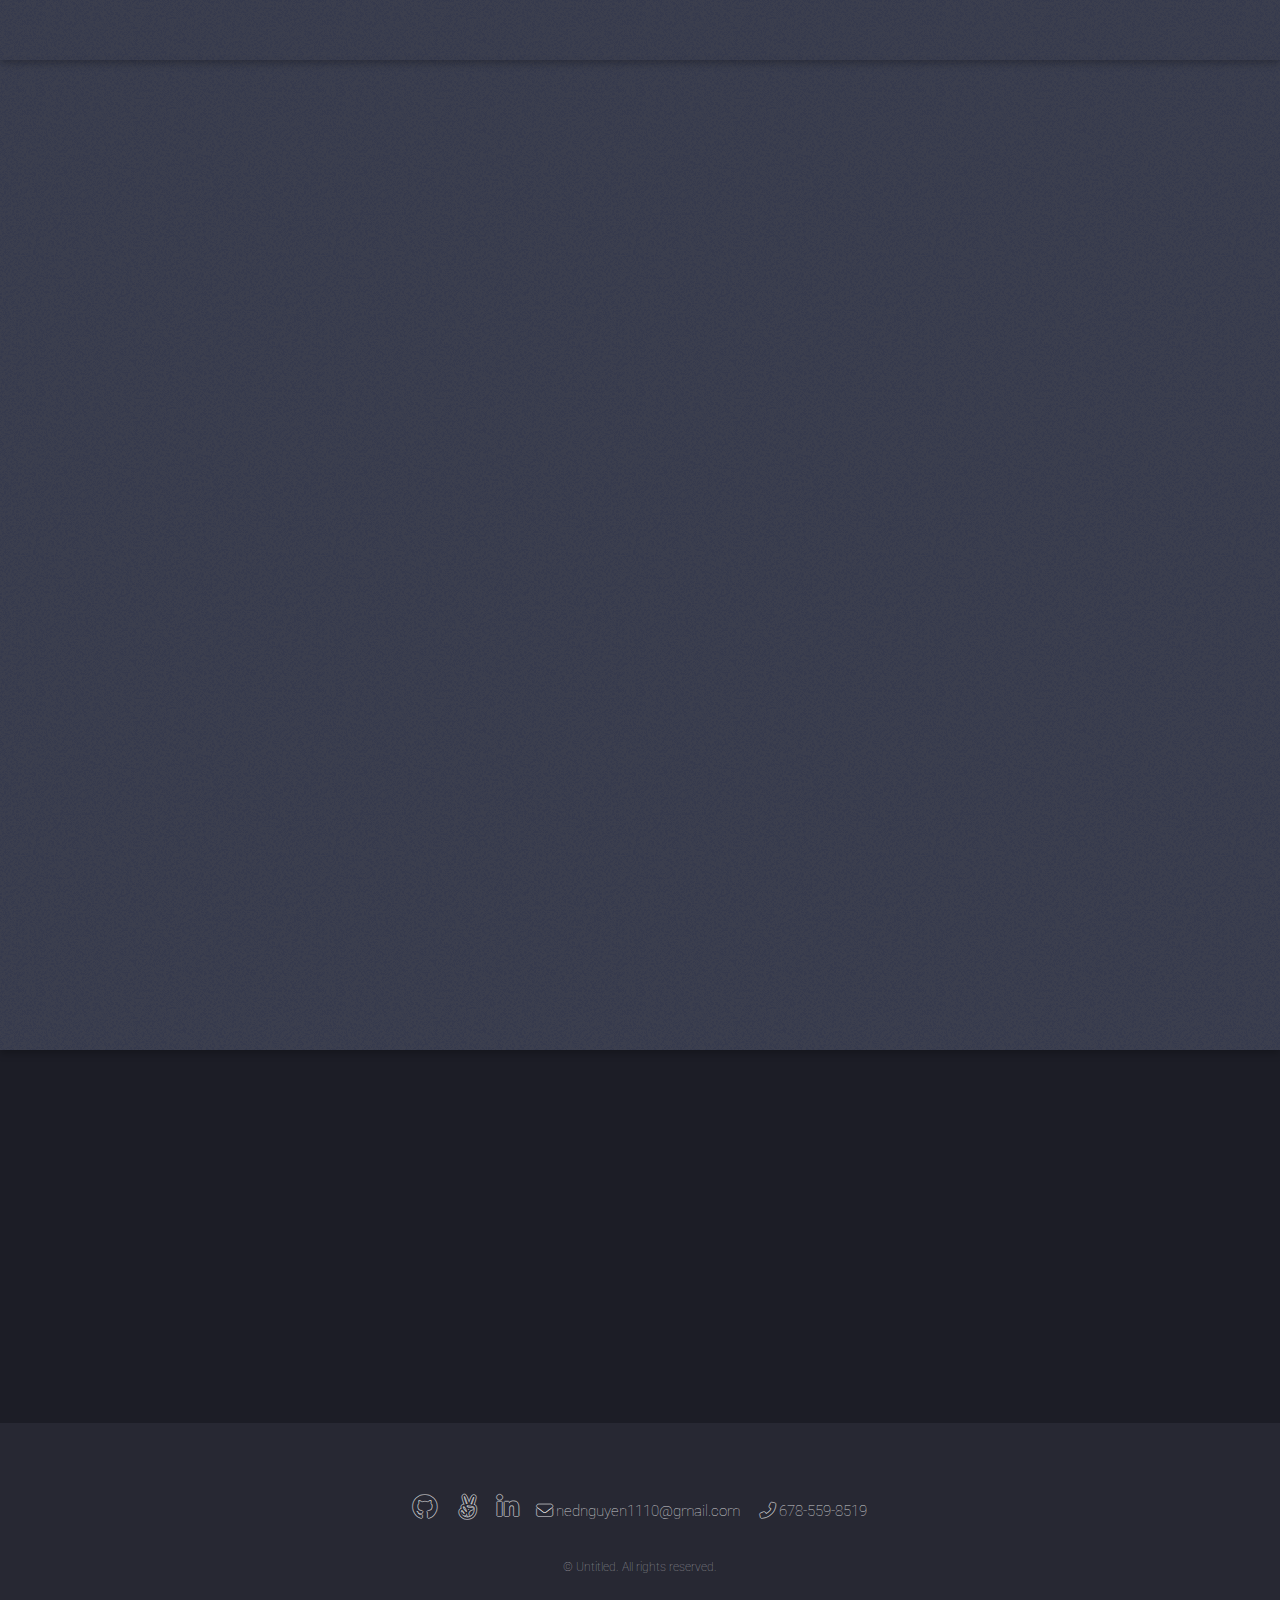
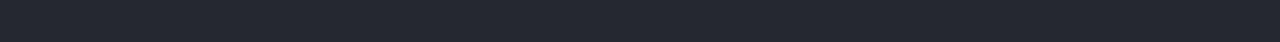
==== commit 3f9c8937: "update page" ====
--- a/index.html
+++ b/index.html
@@ -5,6 +5,7 @@
 		<meta charset="utf-8" />
 		<meta name="viewport" content="width=device-width, initial-scale=1, user-scalable=no" />
 		<link rel="stylesheet" href="assets/css/main.css" />
+    <link rel="icon" href="%PUBLIC_URL%/favicon.ico" />
 		<noscript><link rel="stylesheet" href="assets/css/noscript.css" /></noscript>
 	</head>
 	<body class="is-preload landing">
@@ -124,12 +125,33 @@
             <p>- A platform for users to list rental properties, book rentals, and leave reviews.</p>
             <p>- Set up and Express Restful API for streamlined data management and operation.</p>
             <p>- Connected to PostgreSQL Render backend to store and update database, providing consistent performance.</p>
+            <p>- Ensured the functionality and reliability of endpoints, responses, and error handling by conducting API testing using Postman.</p>
 						<ul class="actions">
 							<li><a target="_blank" href="https://airbnb-api-project-znib.onrender.com/spots/current" class="button">Live Site</a></li>
 							<li><a target="_blank" href="https://github.com/nedned1108/API-project" class="button">Github</a></li>
 						</ul>
 					</div>
 					<a href="#three" class="goto-next scrolly">Next</a>
+				</section>
+
+        	<!-- Shootstarter -->
+				<section id="three" class="spotlight style3 left">
+					<span class="image fit main bottom"><img src="images/gulp.png" alt="shootstarter_site" /></span>
+					<div class="content">
+						<header>
+							<h2>Gulp</h2>
+							<p>Crowd-sourced reviews about businesses using Python</p>
+						</header>
+						<p>- Led a group of four software engineers through the planning and building phase of Gulp.</p>
+            <p>- Integrated Google Maps API to provide business locations, improving the website’s functionality.</p>
+            <p>- Designed search features and categories for a user-friendly interface resulting in a 40% increase in search accuracy.</p>
+            <p>- Conducted integration tests on critical functions with a 95% coverage, reducing defects by 50% and improving system stability.</p>
+						<ul class="actions">
+							<li><a target="_blank" href="https://gulp.onrender.com/" class="button">Live site</a></li>
+							<li><a target="_blank" href="https://github.com/glwo/Gulp" class="button">Github</a></li>
+						</ul>
+					</div>
+					<a href="#four" class="goto-next scrolly">Next</a>
 				</section>
 
 			<!-- Four -->
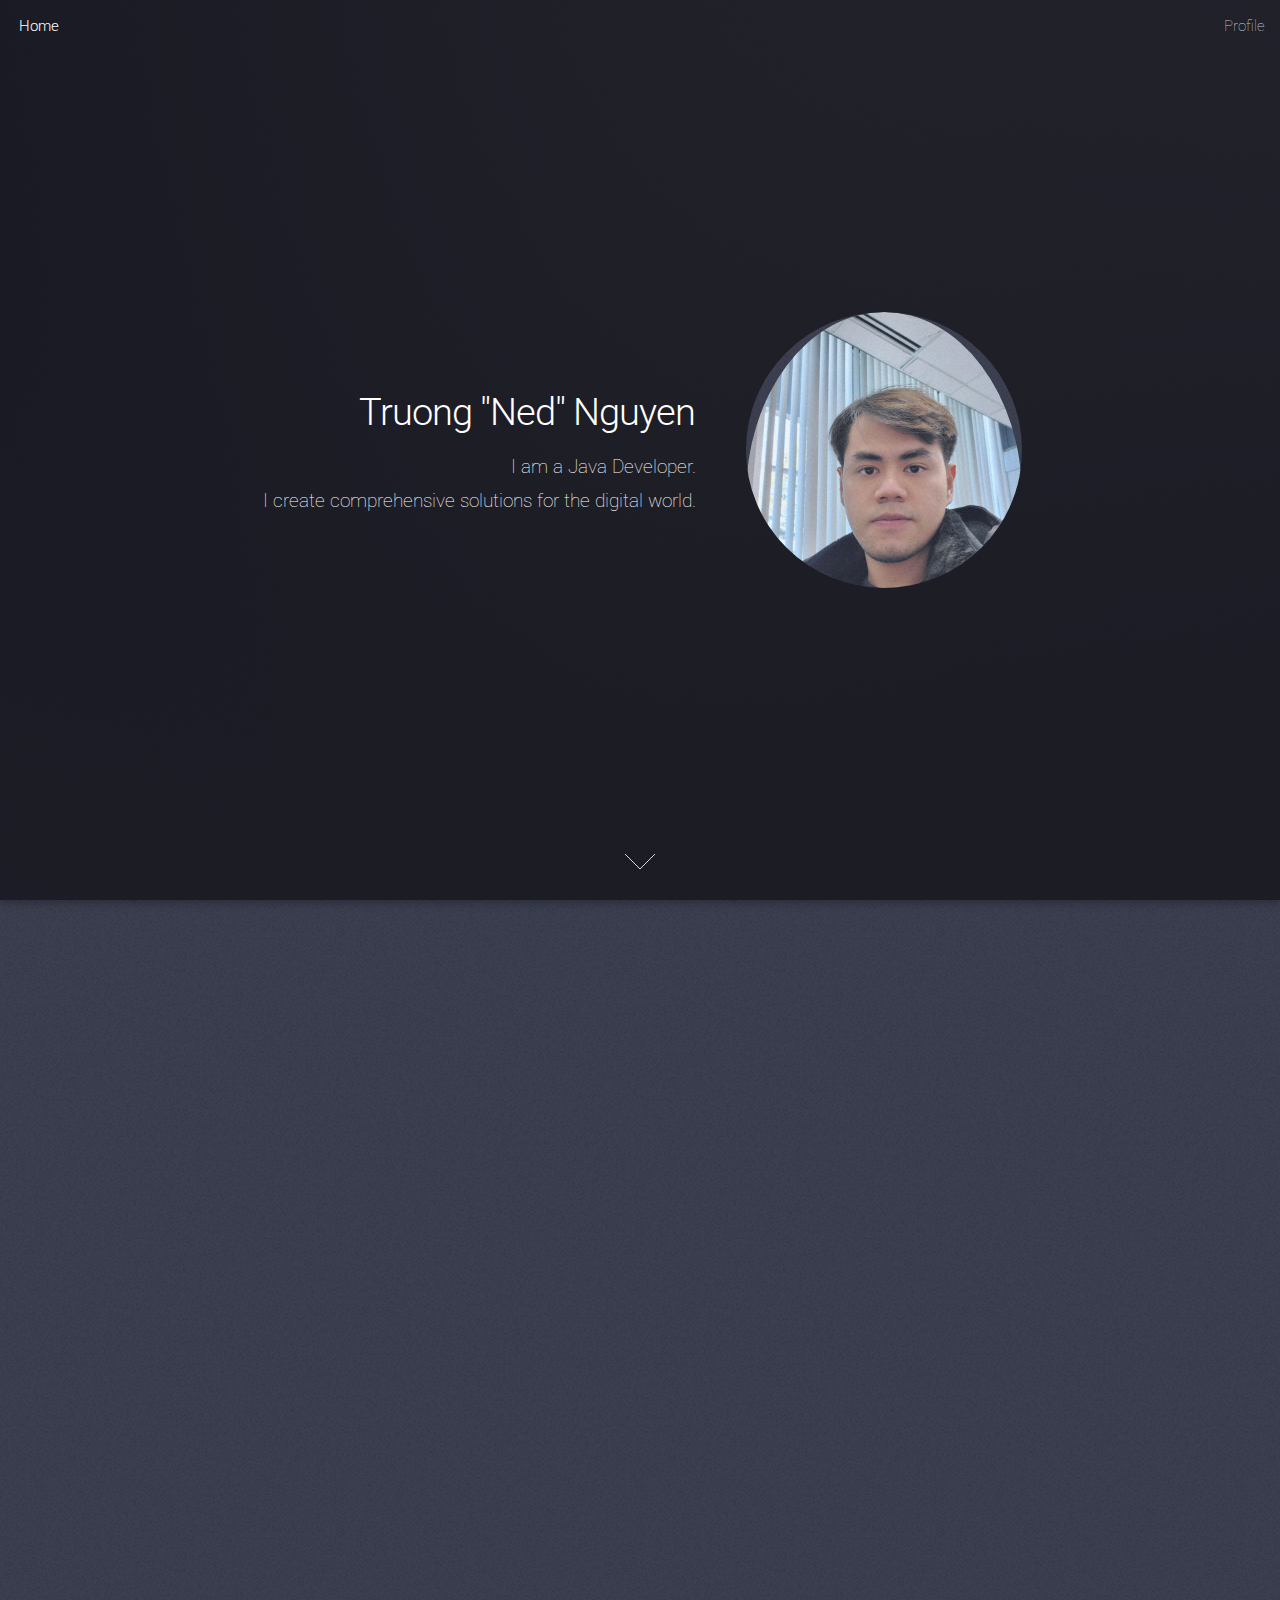
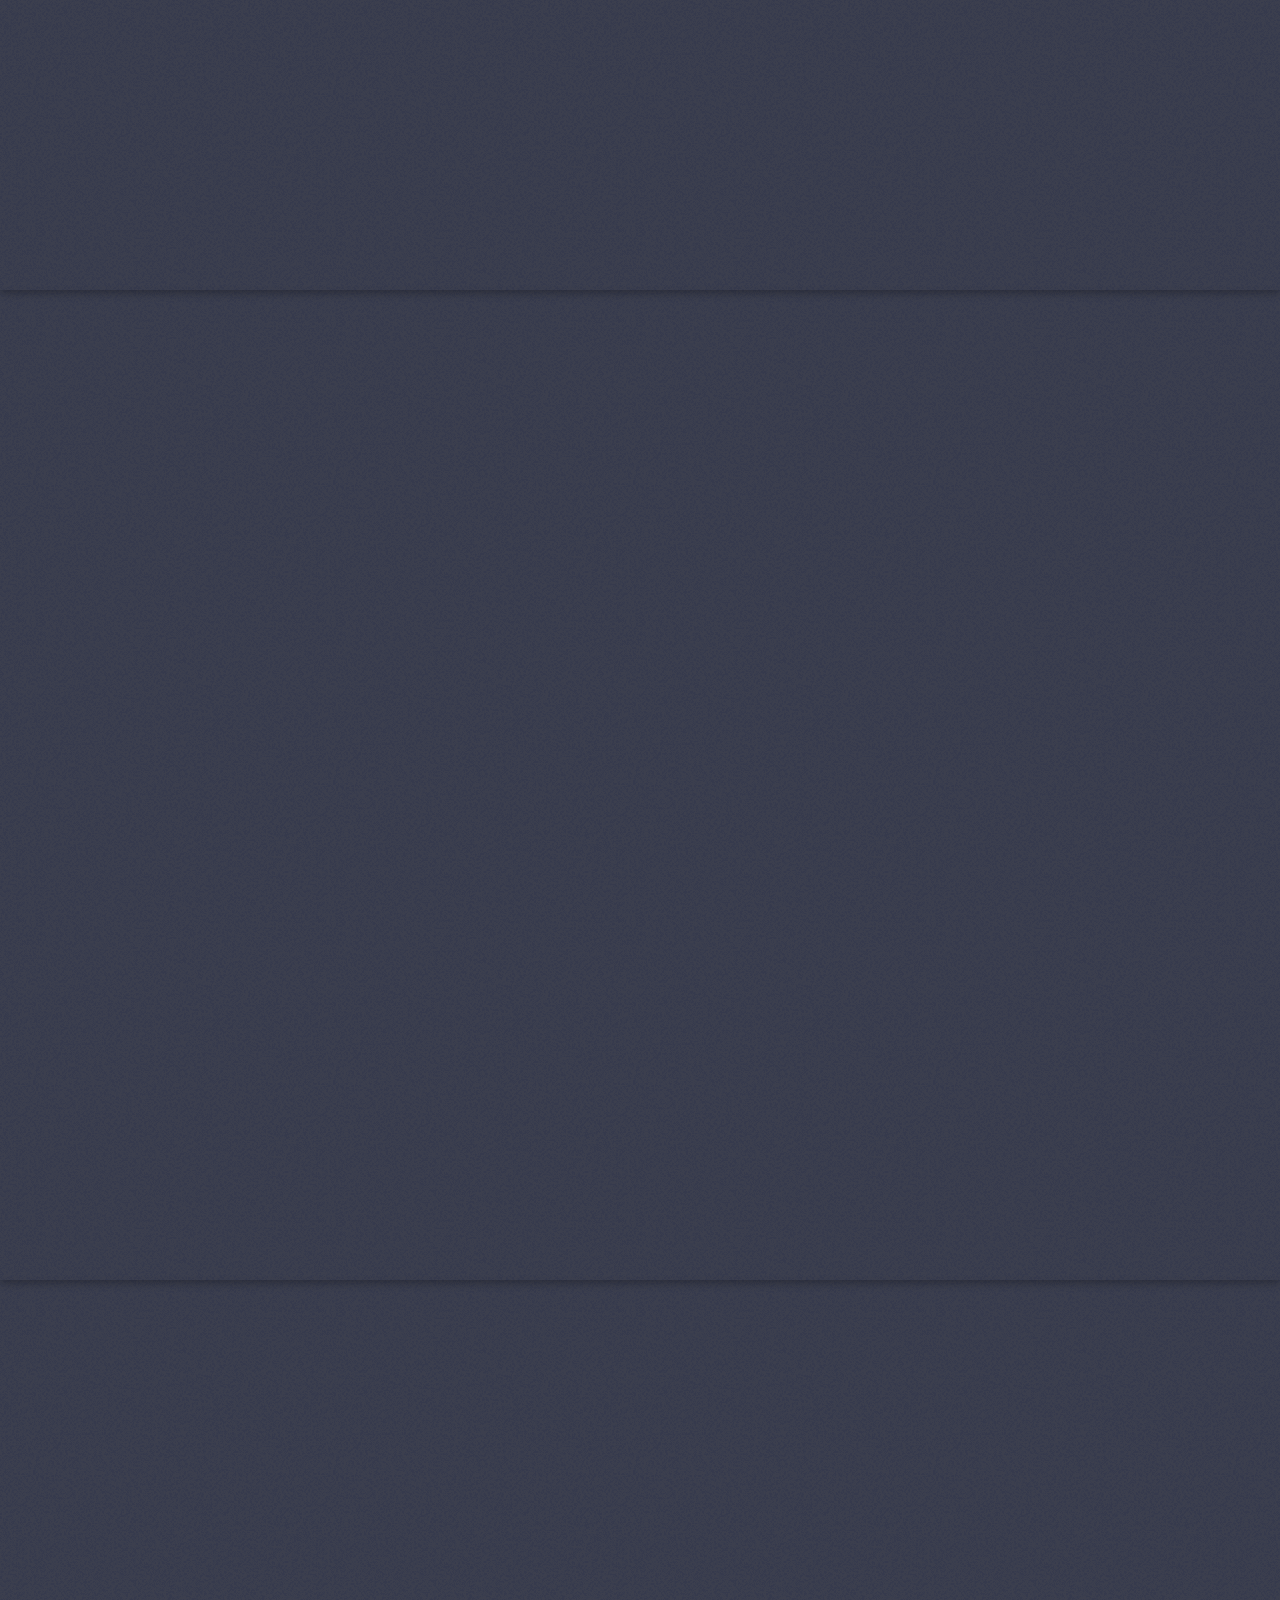
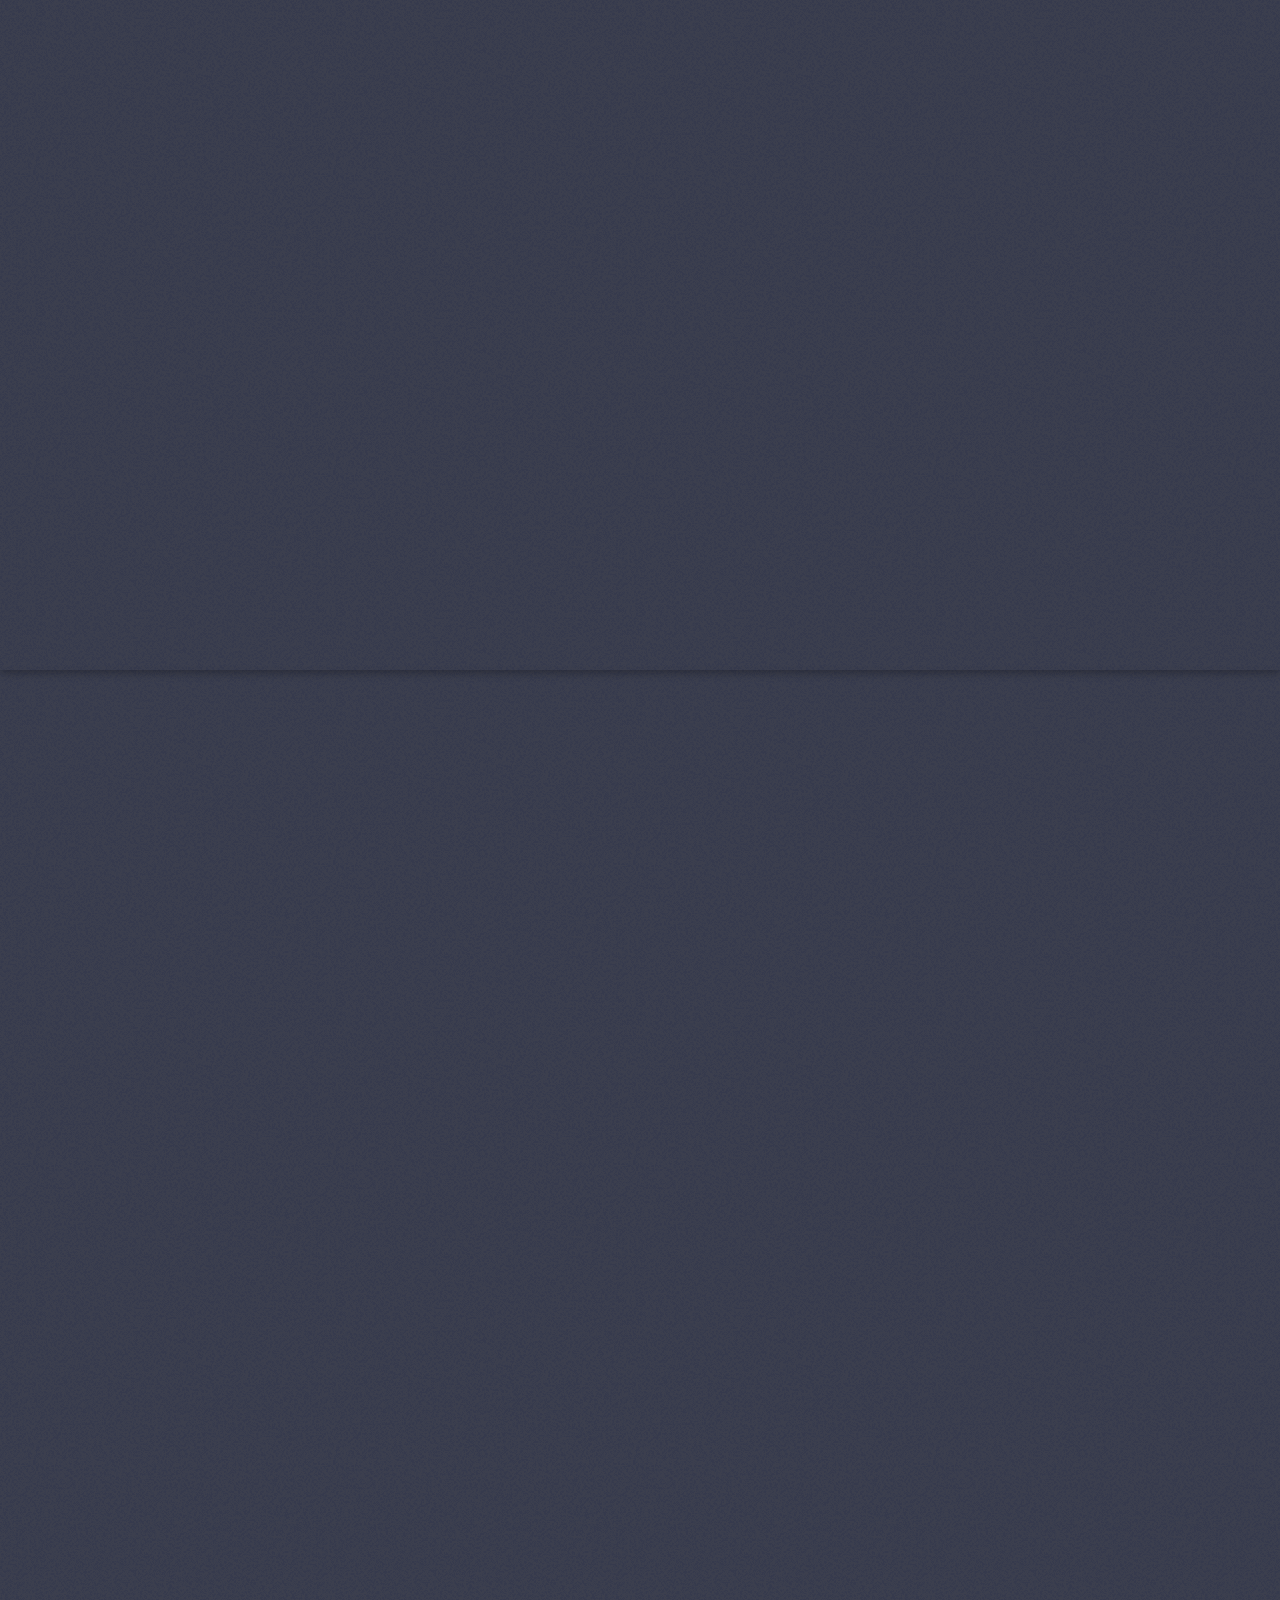
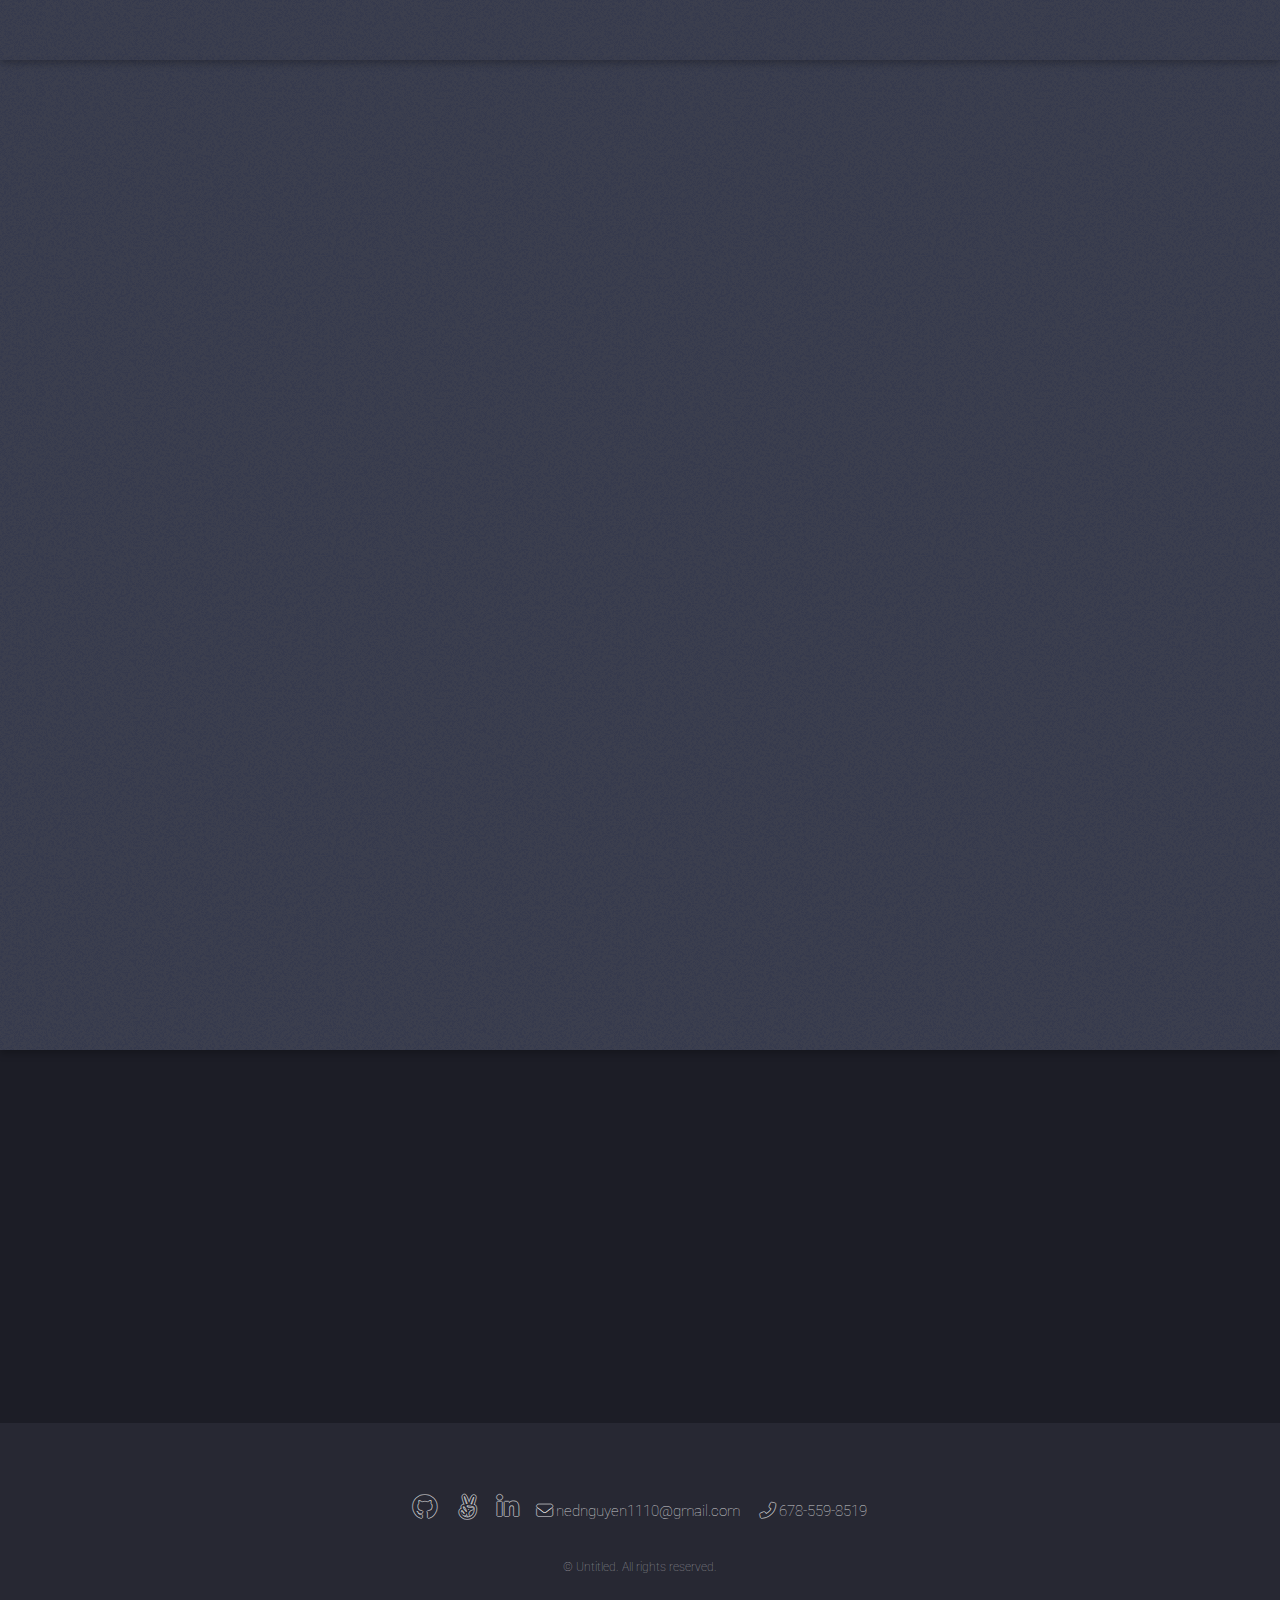
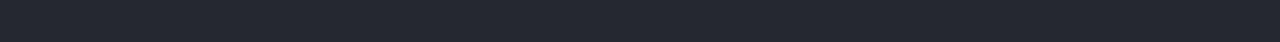
==== commit 8ff4d380: "updated" ====
--- a/index.html
+++ b/index.html
@@ -45,7 +45,7 @@
 					<div class="content">
 						<header>
 							<h2>Truong "Ned" Nguyen</h2>
-							<p>I am a full stack software engineer.<br />
+							<p>I am a Java Developer.<br />
 							I create comprehensive solutions for the digital world.</p>
 						</header>
 						<span class="image"><img src="images/profile-image.jpg" alt="" /></span>
@@ -62,13 +62,11 @@
 								<div class="col-4 col-12-medium">
 									<header>
 										<h2>ABOUT ME</h2>
-										<p>My name is Truong "Ned" Nguyen and I am a Full-stack Software Engineer.</p>
+										<p>My name is Truong "Ned" Nguyen and I am a Full-stack Java Developer.</p>
 									</header>
 								</div>
 								<div class="col-4 col-12-medium">
-									<p>I was a former Project Coordinator with a bachelor degree in Health Science but that was not enough for me, 
-                    I want something more challenging. I decided to join the coding world through one of the most challenging ways 
-                    but that is what I expected and I really enjoyed it.</p>
+									<p>I'm a skilled Full-stack Software Engineer with experience in Java, JavaScript, Python, SQL. I have a passion for developing applications and creating beautiful, intuitive, and functional user interfaces. I'm a quick learner and a team player who is always looking to improve my skills and learn new technologies.</p>
 								</div>
 								<div class="col-4 col-12-medium">
 									<p>Completing a rigorous 6 months immersive program with AppAcademy has equipped me with a strong foundation in both front-end and back-end web development, 
@@ -106,6 +104,7 @@
 						<p>- A web application that allows users to create and fund crowdfunding projects.</p>
             <p>- Managed the frontend state of application using React and Redux.</p>
             <p>- Customized multiple frontend functions to handle data and ensure a seamless user experience.</p>
+            <p>- Utilized chat-bot as an AI assistant</p>
 						<ul class="actions">
 							<li><a target="_blank" href="https://shootstarter.onrender.com/" class="button">Live site</a></li>
 							<li><a target="_blank" href="https://github.com/nedned1108/capstone-project-shootstarter" class="button">Github</a></li>
